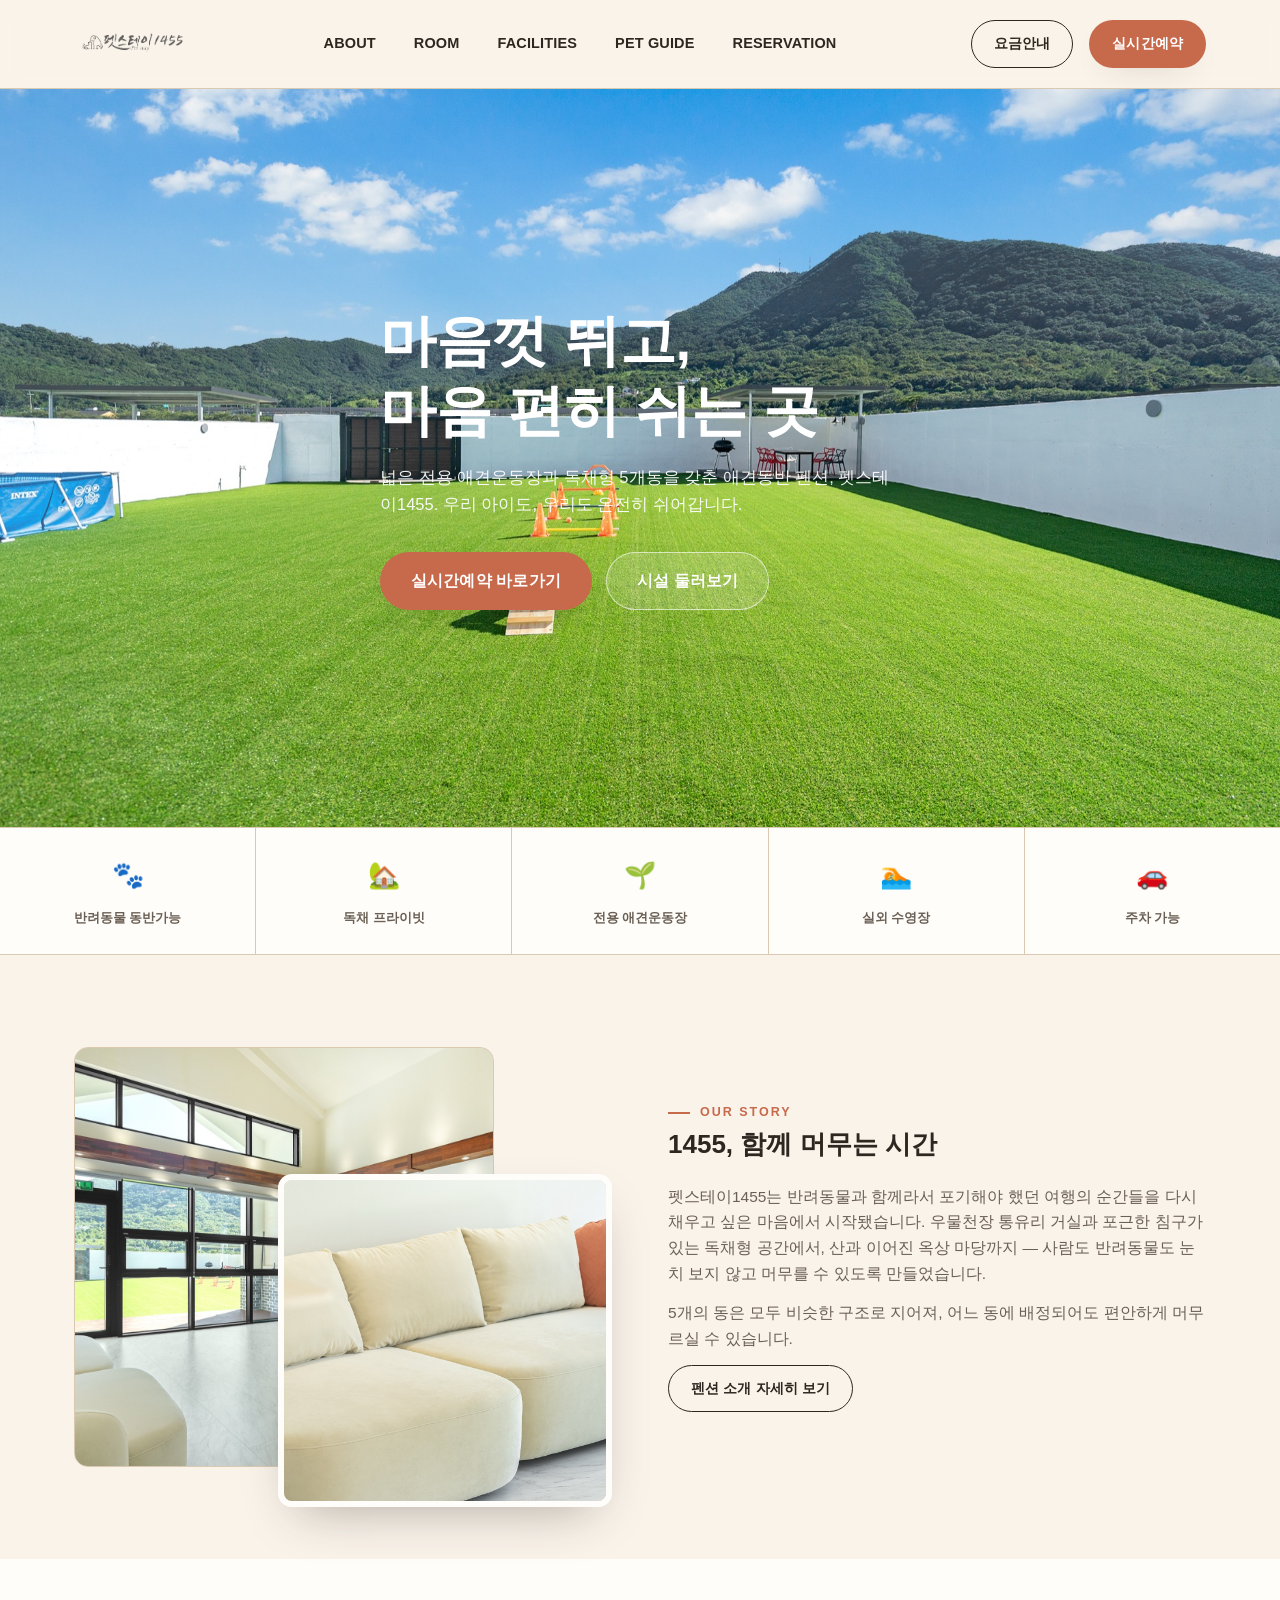
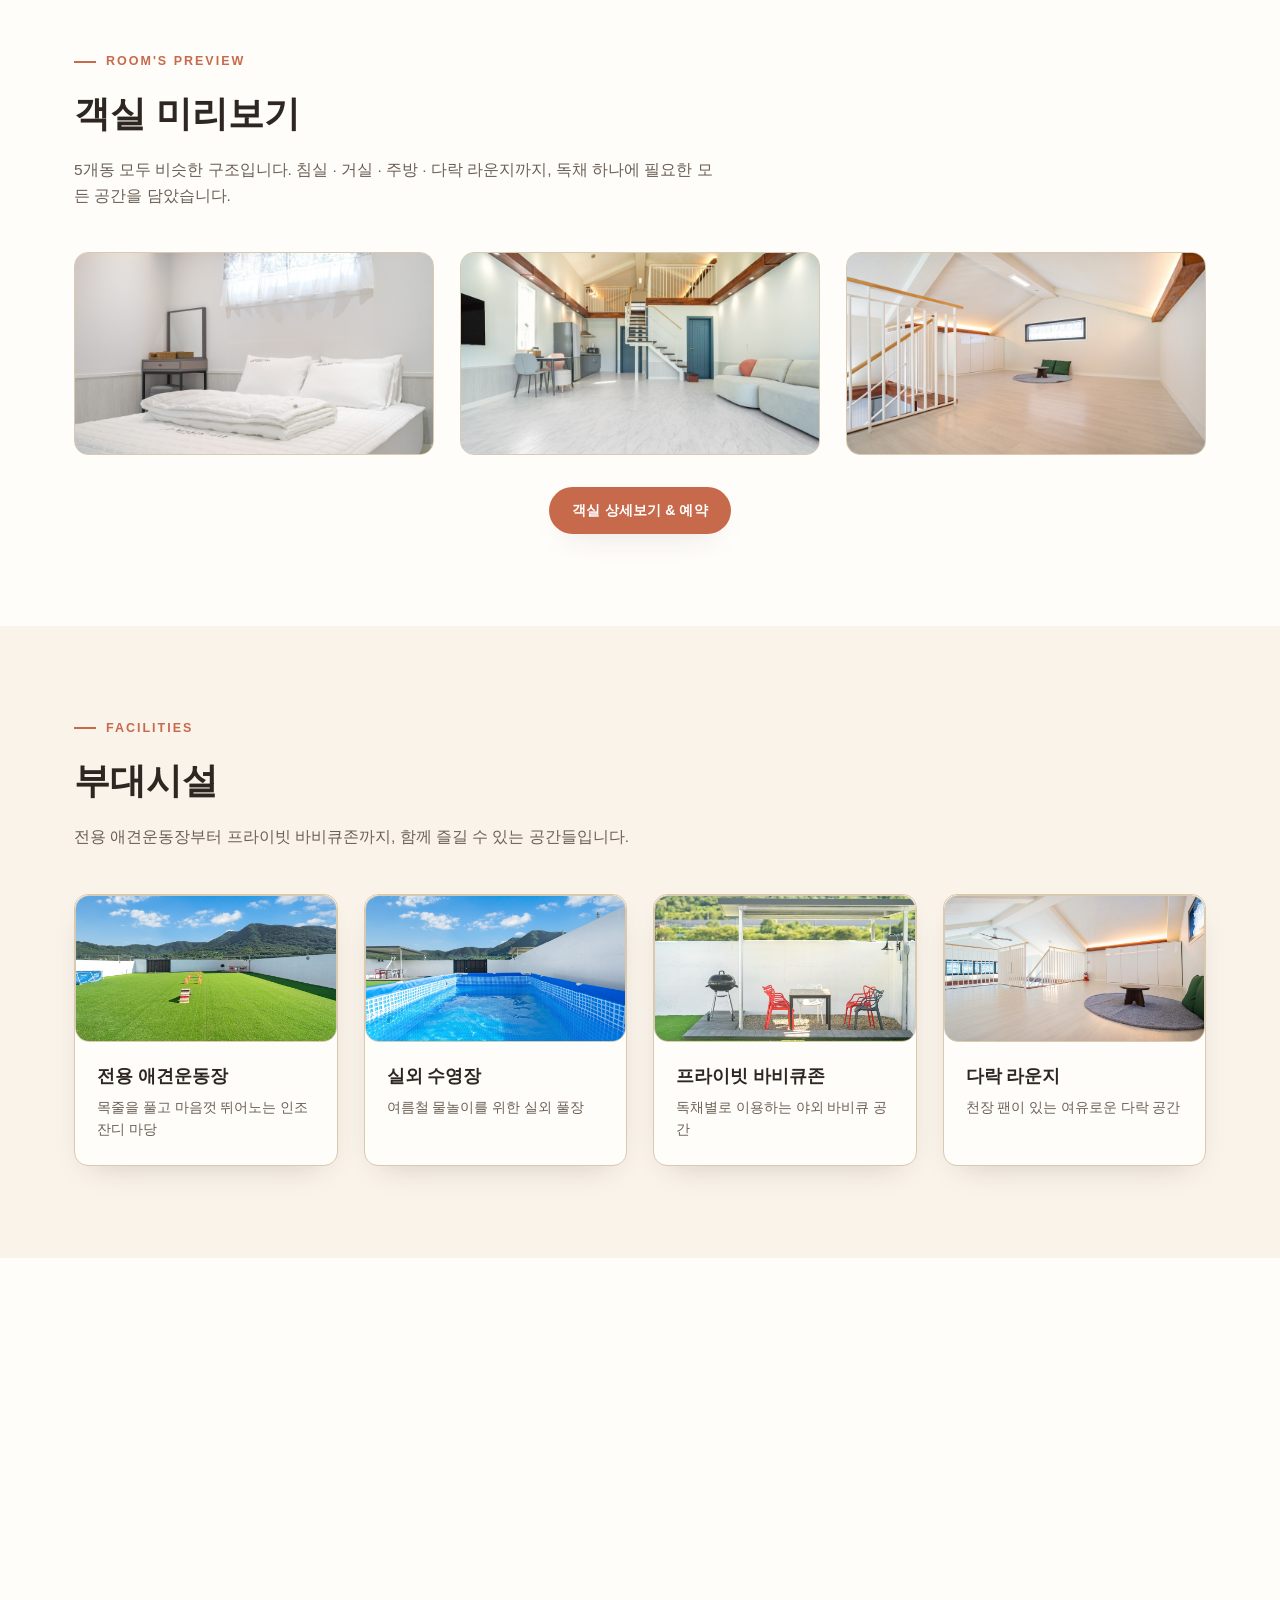
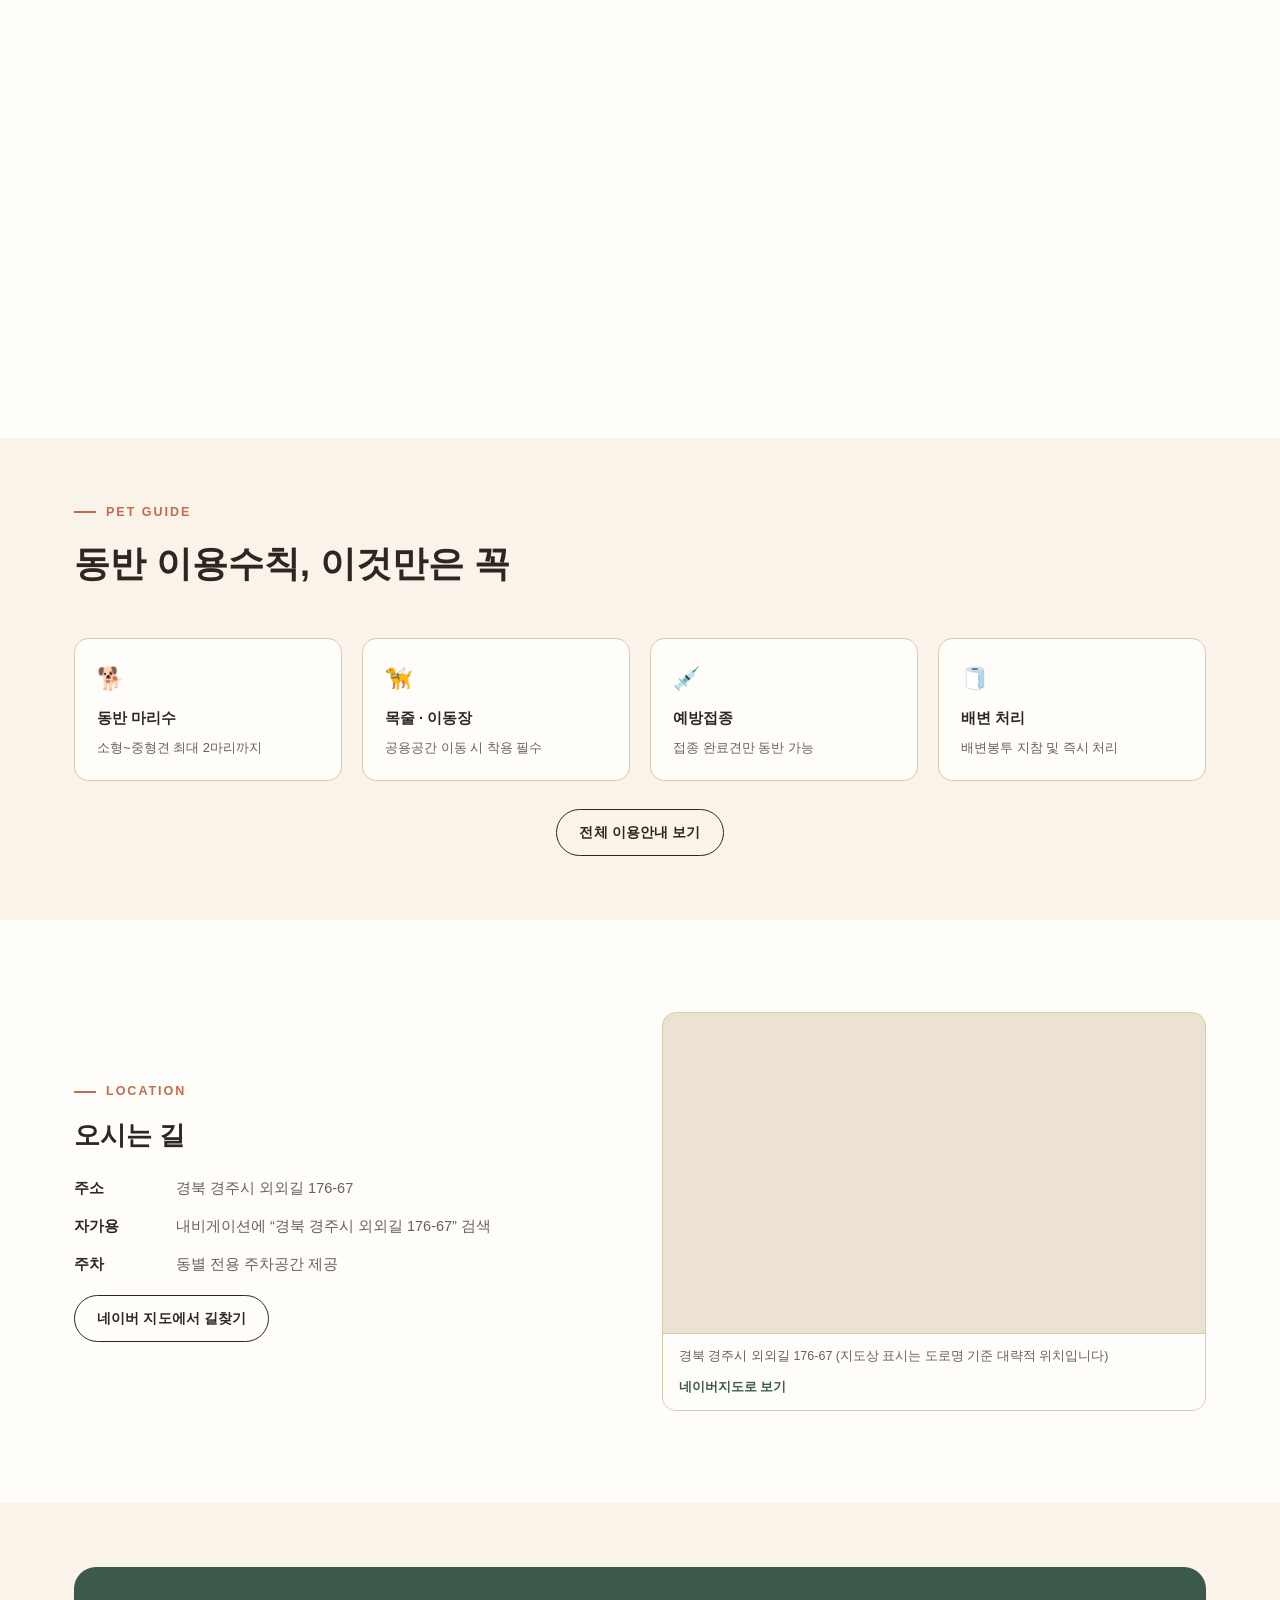
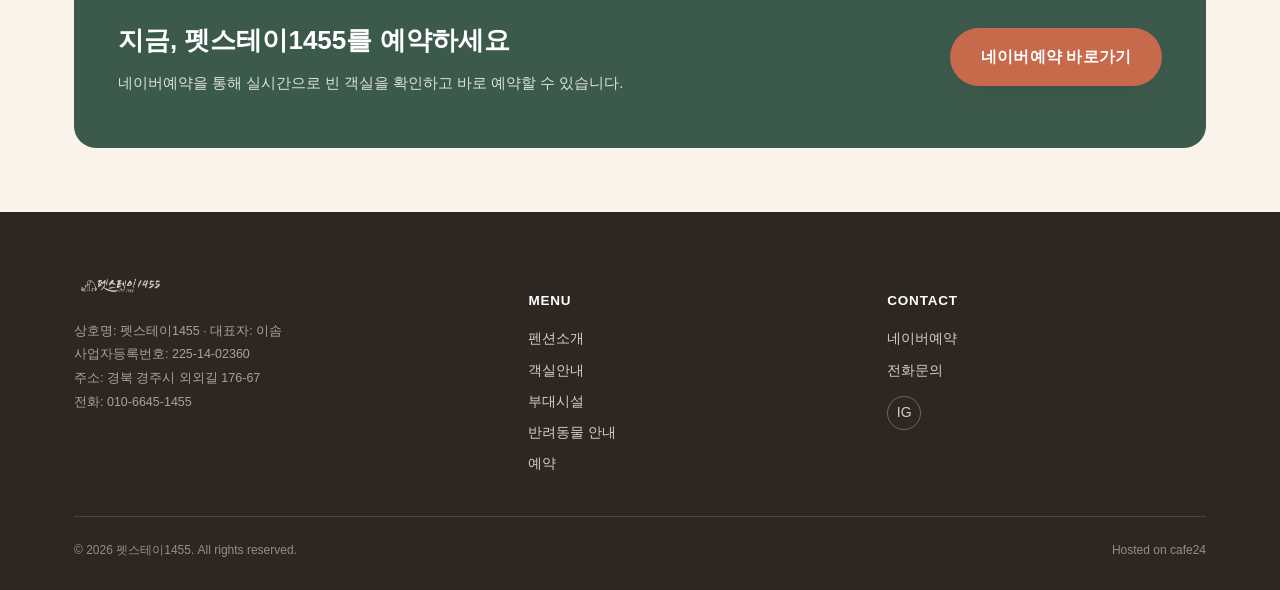
==== index.html @ a3e55da9 "Comment out REVIEWS nav/footer links for now Instagram widget isn't connected yet, so hide the entry" ====
<!DOCTYPE html>
<html lang="ko">
<head>
<meta charset="UTF-8">
<meta name="viewport" content="width=device-width, initial-scale=1.0">
<title>펫스테이1455 | 애견동반 독채펜션</title>
<meta name="description" content="반려동물과 함께 마음껏 뛰고 쉬는 애견동반 독채펜션, 펫스테이1455. 전용 애견운동장·실외수영장·프라이빗 바비큐를 갖춘 5개동 독채형 펜션입니다.">
<link rel="icon" href="images/logo.png">
<link rel="stylesheet" href="css/style.css">
</head>
<body>

<header class="site-header">
  <div class="wrap">
    <a href="index.html" class="brand">
      <img src="images/logo.png" alt="펫스테이1455">
    </a>
    <nav class="gnb" id="gnb">
      <a href="about.html">ABOUT</a>
      <a href="rooms.html">ROOM</a>
      <a href="facilities.html">FACILITIES</a>
      <a href="pet-guide.html">PET GUIDE</a>
      <a href="reservation.html">RESERVATION</a>
      <!-- <a href="reviews.html">REVIEWS</a> -->
    </nav>
    <div class="header-cta">
      <a class="btn btn-outline" href="reservation.html">요금안내</a>
      <a class="btn btn-primary" href="https://booking.naver.com/booking/3/bizes/1223844" target="_blank" rel="noopener">실시간예약</a>
      <button class="nav-toggle" id="navToggle" aria-label="메뉴 열기" aria-expanded="false"><span></span></button>
    </div>
  </div>
</header>

<main>

  <!-- 1. HERO -->
  <section class="hero has-photo" style="background-image:url('images/facility-yard-wide.jpg');">
    <div class="wrap hero-inner">
      <h1>마음껏 뛰고,<br>마음 편히 쉬는 곳</h1>
      <p class="tagline">넓은 전용 애견운동장과 독채형 5개동을 갖춘 애견동반 펜션, 펫스테이1455. 우리 아이도, 우리도 온전히 쉬어갑니다.</p>
      <div class="hero-actions">
        <a class="btn btn-primary btn-lg" href="https://booking.naver.com/booking/3/bizes/1223844" target="_blank" rel="noopener">실시간예약 바로가기</a>
        <a class="btn btn-ghost-light btn-lg" href="facilities.html">시설 둘러보기</a>
      </div>
    </div>
  </section>

  <!-- 2. 퀵 아이콘 -->
  <div class="quick-strip">
    <div class="quick-item"><span class="ic">🐾</span><span>반려동물 동반가능</span></div>
    <div class="quick-item"><span class="ic">🏡</span><span>독채 프라이빗</span></div>
    <div class="quick-item"><span class="ic">🌱</span><span>전용 애견운동장</span></div>
    <div class="quick-item"><span class="ic">🏊</span><span>실외 수영장</span></div>
    <div class="quick-item"><span class="ic">🚗</span><span>주차 가능</span></div>
  </div>

  <!-- 3. 인트로 스토리 -->
  <section class="section">
    <div class="wrap intro-grid">
      <div class="intro-photos" data-reveal>
        <div class="ph tall">
          <img src="images/room-living-1.jpg" alt="거실 전경" onerror="this.style.display='none'">
        </div>
        <div class="ph square">
          <img src="images/room-sofa.jpg" alt="소파 디테일" onerror="this.style.display='none'">
        </div>
      </div>
      <div class="intro-text" data-reveal>
        <div class="eyebrow">Our Story</div>
        <h3>1455, 함께 머무는 시간</h3>
        <p>펫스테이1455는 반려동물과 함께라서 포기해야 했던 여행의 순간들을 다시 채우고 싶은 마음에서 시작됐습니다. 우물천장 통유리 거실과 포근한 침구가 있는 독채형 공간에서, 산과 이어진 옥상 마당까지 — 사람도 반려동물도 눈치 보지 않고 머무를 수 있도록 만들었습니다.</p>
        <p>5개의 동은 모두 비슷한 구조로 지어져, 어느 동에 배정되어도 편안하게 머무르실 수 있습니다.</p>
        <a class="btn btn-outline" href="about.html">펜션 소개 자세히 보기</a>
      </div>
    </div>
  </section>

  <!-- 4. Room's Preview -->
  <section class="section bg-paper">
    <div class="wrap">
      <div class="section-head" data-reveal>
        <div class="eyebrow">Room's Preview</div>
        <h2>객실 미리보기</h2>
        <p>5개동 모두 비슷한 구조입니다. 침실 · 거실 · 주방 · 다락 라운지까지, 독채 하나에 필요한 모든 공간을 담았습니다.</p>
      </div>
      <div class="card-grid cols-3" data-reveal>
        <div class="ph wide">
          <img src="images/room-bedroom.jpg" alt="침실" onerror="this.style.display='none'">
        </div>
        <div class="ph wide">
          <img src="images/room-living-2.jpg" alt="거실 및 계단" onerror="this.style.display='none'">
        </div>
        <div class="ph wide">
          <img src="images/room-loft.jpg" alt="다락 라운지" onerror="this.style.display='none'">
        </div>
      </div>
      <div class="text-center" style="margin-top:32px;">
        <a class="btn btn-primary" href="rooms.html">객실 상세보기 &amp; 예약</a>
      </div>
    </div>
  </section>

  <!-- 5. 부대시설 -->
  <section class="section">
    <div class="wrap">
      <div class="section-head" data-reveal>
        <div class="eyebrow">Facilities</div>
        <h2>부대시설</h2>
        <p>전용 애견운동장부터 프라이빗 바비큐존까지, 함께 즐길 수 있는 공간들입니다.</p>
      </div>
      <div class="card-grid cols-4" data-reveal>
        <div class="fac-card">
          <div class="ph wide"><img src="images/facility-yard-wide.jpg" alt="전용 애견운동장" onerror="this.style.display='none'"></div>
          <div class="body"><h3>전용 애견운동장</h3><p>목줄을 풀고 마음껏 뛰어노는 인조잔디 마당</p></div>
        </div>
        <div class="fac-card">
          <div class="ph wide"><img src="images/facility-pool.jpg" alt="실외 수영장" onerror="this.style.display='none'"></div>
          <div class="body"><h3>실외 수영장</h3><p>여름철 물놀이를 위한 실외 풀장</p></div>
        </div>
        <div class="fac-card">
          <div class="ph wide"><img src="images/facility-bbq.jpg" alt="프라이빗 바비큐" onerror="this.style.display='none'"></div>
          <div class="body"><h3>프라이빗 바비큐존</h3><p>독채별로 이용하는 야외 바비큐 공간</p></div>
        </div>
        <div class="fac-card">
          <div class="ph wide"><img src="images/room-loft-2.jpg" alt="다락 라운지" onerror="this.style.display='none'"></div>
          <div class="body"><h3>다락 라운지</h3><p>천장 팬이 있는 여유로운 다락 공간</p></div>
        </div>
      </div>
    </div>
  </section>

  <!-- 6. 반려동물 갤러리 -->
  <section class="section bg-paper">
    <div class="wrap">
      <div class="section-head center" data-reveal style="max-width:640px;">
        <div class="eyebrow">Pet Gallery</div>
        <h2>여기서는, 마음껏</h2>
        <p>목줄을 풀고 넓은 마당을 뛰어다니는 순간들. 펫스테이1455에서만 볼 수 있는 풍경입니다.</p>
      </div>
      <div class="pet-gallery" data-reveal>
        <div class="ph tall"><img src="images/pet-gallery-3.jpg" alt="함께 있는 두 마리 강아지" onerror="this.style.display='none'"></div>
        <div class="ph wide"><img src="images/pet-gallery-1.jpg" alt="마당을 뛰는 강아지" onerror="this.style.display='none'"></div>
        <div class="ph wide"><img src="images/pet-gallery-2.jpg" alt="마당을 걷는 강아지" onerror="this.style.display='none'"></div>
      </div>
    </div>
  </section>

  <!-- 7. 동반 이용수칙 요약 -->
  <section class="section-tight">
    <div class="wrap">
      <div class="section-head" data-reveal>
        <div class="eyebrow">Pet Guide</div>
        <h2>동반 이용수칙, 이것만은 꼭</h2>
      </div>
      <div class="guide-strip" data-reveal>
        <div class="guide-item"><span class="ic">🐕</span><h4>동반 마리수</h4><p>소형~중형견 최대 2마리까지</p></div>
        <div class="guide-item"><span class="ic">🦮</span><h4>목줄 · 이동장</h4><p>공용공간 이동 시 착용 필수</p></div>
        <div class="guide-item"><span class="ic">💉</span><h4>예방접종</h4><p>접종 완료견만 동반 가능</p></div>
        <div class="guide-item"><span class="ic">🧻</span><h4>배변 처리</h4><p>배변봉투 지참 및 즉시 처리</p></div>
      </div>
      <div class="text-center" style="margin-top:28px;">
        <a class="btn btn-outline" href="pet-guide.html">전체 이용안내 보기</a>
      </div>
    </div>
  </section>

  <!-- 8. 오시는 길 -->
  <section class="section bg-paper">
    <div class="wrap location-grid">
      <div data-reveal>
        <div class="eyebrow">Location</div>
        <h2 style="font-size:26px; margin:12px 0 20px;">오시는 길</h2>
        <ul class="info-list">
          <li><b>주소</b><span>경북 경주시 외외길 176-67</span></li>
          <li><b>자가용</b><span>내비게이션에 &ldquo;경북 경주시 외외길 176-67&rdquo; 검색</span></li>
          <li><b>주차</b><span>동별 전용 주차공간 제공</span></li>
        </ul>
        <a class="btn btn-outline" style="margin-top:18px;" href="https://map.naver.com/p/search/%EA%B2%BD%EB%B6%81%20%EA%B2%BD%EC%A3%BC%EC%8B%9C%20%EC%99%B8%EC%99%B8%EA%B8%B8%20176-67" target="_blank" rel="noopener">네이버 지도에서 길찾기</a>
      </div>
      <div class="map-embed" data-reveal>
        <iframe src="https://www.openstreetmap.org/export/embed.html?bbox=129.167342%2C35.815226%2C129.179342%2C35.823226&amp;layer=mapnik&amp;marker=35.8192258%2C129.1733416" loading="lazy" referrerpolicy="no-referrer-when-downgrade" title="펫스테이1455 위치 지도"></iframe>
        <div class="map-embed-foot">
          <span>경북 경주시 외외길 176-67 (지도상 표시는 도로명 기준 대략적 위치입니다)</span>
          <a href="https://map.naver.com/p/search/%EA%B2%BD%EB%B6%81%20%EA%B2%BD%EC%A3%BC%EC%8B%9C%20%EC%99%B8%EC%99%B8%EA%B8%B8%20176-67" target="_blank" rel="noopener">네이버지도로 보기</a>
        </div>
      </div>
    </div>
  </section>

  <!-- 9. 예약 CTA -->
  <section class="section-tight">
    <div class="wrap">
      <div class="cta-band" data-reveal>
        <div>
          <h3>지금, 펫스테이1455를 예약하세요</h3>
          <p>네이버예약을 통해 실시간으로 빈 객실을 확인하고 바로 예약할 수 있습니다.</p>
        </div>
        <a class="btn btn-primary btn-lg" href="https://booking.naver.com/booking/3/bizes/1223844" target="_blank" rel="noopener">네이버예약 바로가기</a>
      </div>
    </div>
  </section>

</main>

<footer class="site-footer">
  <div class="wrap">
    <div class="footer-grid">
      <div class="footer-brand">
        <img src="images/logo-white.png" alt="펫스테이1455">
        <p class="footer-biz">
          상호명: 펫스테이1455 &middot; 대표자: 이솜<br>
          사업자등록번호: 225-14-02360<br>
          주소: 경북 경주시 외외길 176-67<br>
          전화: 010-6645-1455
        </p>
      </div>
      <div>
        <h5>MENU</h5>
        <ul>
          <li><a href="about.html">펜션소개</a></li>
          <li><a href="rooms.html">객실안내</a></li>
          <li><a href="facilities.html">부대시설</a></li>
          <li><a href="pet-guide.html">반려동물 안내</a></li>
          <li><a href="reservation.html">예약</a></li>
          <!-- <li><a href="reviews.html">이용후기</a></li> -->
        </ul>
      </div>
      <div>
        <h5>CONTACT</h5>
        <ul>
          <li><a href="https://booking.naver.com/booking/3/bizes/1223844" target="_blank" rel="noopener">네이버예약</a></li>
          <li><a href="tel:010-6645-1455">전화문의</a></li>
        </ul>
        <div class="sns-row" style="margin-top:14px;">
          <a href="#" aria-label="인스타그램">IG</a>
        </div>
      </div>
    </div>
    <div class="footer-bottom">
      <span>&copy; 2026 펫스테이1455. All rights reserved.</span>
      <span>Hosted on cafe24</span>
    </div>
  </div>
</footer>

<script src="js/main.js"></script>
</body>
</html>
---- css/style.css ----
/* =========================================================
   팻스테이1455 — 공통 스타일시트
   ========================================================= */

:root{
  --cream:#faf3ea;
  --paper:#fffdfa;
  --ink:#2e2721;
  --ink-soft:#6b6055;
  --terracotta:#c76a4c;
  --terracotta-dark:#a8533a;
  --terracotta-soft:#efd3c4;
  --pine:#3c5a4c;
  --pine-dark:#2b4238;
  --sky:#5c86a6;
  --stone:#ece2d2;
  --stone-line:#d8c9b0;
  --stone-line-strong:#b9a887;
  --shadow-soft: 0 12px 32px -18px rgba(46,39,33,0.28);
  --shadow-strong: 0 20px 48px -20px rgba(46,39,33,0.38);
  --radius-s: 8px;
  --radius-m: 14px;
  --radius-l: 22px;
  --sans: "Pretendard", -apple-system, BlinkMacSystemFont, "Apple SD Gothic Neo", "Malgun Gothic", "Noto Sans KR", sans-serif;
}

*, *::before, *::after{ box-sizing: border-box; }
html{ scroll-behavior: smooth; }
body{
  margin:0;
  background: var(--cream);
  color: var(--ink);
  font-family: var(--sans);
  line-height: 1.65;
  -webkit-font-smoothing: antialiased;
}
img{ max-width:100%; display:block; }
a{ color:inherit; text-decoration:none; }
ul{ margin:0; padding:0; list-style:none; }
h1,h2,h3,h4{ margin:0; text-wrap:balance; }
button{ font-family:inherit; }

.wrap{
  max-width: 1180px;
  margin: 0 auto;
  padding: 0 24px;
}

/* ---------- Header / GNB ---------- */
.site-header{
  position: sticky;
  top:0;
  z-index: 100;
  background: rgba(250,243,234,0.92);
  backdrop-filter: blur(8px);
  border-bottom: 1px solid var(--stone-line);
}
.site-header .wrap{
  display:flex;
  align-items:center;
  justify-content: space-between;
  height: 88px;
}
.brand{ display:flex; align-items:center; gap:10px; }
.brand img{ height: 48px; width:auto; }

.gnb{ display:flex; align-items:center; gap:34px; }
.gnb a{
  font-size: 14.5px;
  font-weight: 600;
  letter-spacing: 0.01em;
  color: var(--ink);
  position:relative;
  padding: 6px 2px;
}
.gnb a::after{
  content:"";
  position:absolute;
  left:0; right:0; bottom:0;
  height:2px;
  background: var(--terracotta);
  transform: scaleX(0);
  transform-origin: left;
  transition: transform .2s ease;
}
.gnb a:hover::after, .gnb a[aria-current="page"]::after{ transform: scaleX(1); }
.gnb a[aria-current="page"]{ color: var(--terracotta-dark); }

.header-cta{
  display:flex;
  align-items:center;
  gap:16px;
}
.btn{
  display:inline-flex;
  align-items:center;
  justify-content:center;
  gap:8px;
  padding: 11px 22px;
  border-radius: 100px;
  font-size: 14px;
  font-weight: 700;
  letter-spacing: 0.01em;
  border: 1px solid transparent;
  cursor:pointer;
  transition: transform .15s ease, box-shadow .15s ease, background .15s ease;
}
.btn:hover{ transform: translateY(-1px); }
.btn-primary{ background: var(--terracotta); color:#fff; box-shadow: var(--shadow-soft); }
.btn-primary:hover{ background: var(--terracotta-dark); }
.btn-outline{ background: transparent; border-color: var(--ink); color: var(--ink); }
.btn-outline:hover{ background: var(--ink); color: var(--cream); }
.btn-ghost-light{ background: rgba(255,255,255,0.14); border-color: rgba(255,255,255,0.6); color:#fff; }
.btn-ghost-light:hover{ background: rgba(255,255,255,0.26); }
.btn-block{ width:100%; }
.btn-lg{ padding:15px 30px; font-size:15.5px; }

.nav-toggle{
  display:none;
  width:40px; height:40px;
  border:1px solid var(--stone-line-strong);
  border-radius:10px;
  background: var(--paper);
  align-items:center; justify-content:center;
  cursor:pointer;
}
.nav-toggle span, .nav-toggle span::before, .nav-toggle span::after{
  content:""; display:block; width:18px; height:2px; background: var(--ink); position:relative; transition:.2s;
}
.nav-toggle span::before{ position:absolute; top:-6px; }
.nav-toggle span::after{ position:absolute; top:6px; }

/* ---------- Mobile nav ---------- */
@media (max-width: 880px){
  .gnb{
    position:fixed;
    top: 88px; left:0; right:0;
    background: var(--cream);
    flex-direction:column;
    align-items:flex-start;
    padding: 26px 24px 32px;
    gap: 20px;
    max-height: calc(100dvh - 88px);
    overflow-y: auto;
    box-shadow: var(--shadow-soft);
    border-bottom: 1px solid var(--stone-line);
    opacity: 0;
    visibility: hidden;
    transform: translateY(-10px);
    transition: transform .2s ease, opacity .2s ease, visibility .2s;
  }
  .gnb.open{ opacity:1; visibility:visible; transform: translateY(0); }
  .gnb a{ font-size: 17px; }
  .header-cta .btn-outline{ display:none; }
  .nav-toggle{ display:flex; }
}

/* ---------- Eyebrow / section headers ---------- */
.eyebrow{
  font-size: 12.5px;
  letter-spacing: 0.16em;
  text-transform: uppercase;
  color: var(--terracotta);
  font-weight: 700;
  display:flex; align-items:center; gap:10px;
}
.eyebrow::before{ content:""; width:22px; height:2px; background: var(--terracotta); display:inline-block; }

.section{ padding: 92px 0; }
.section-tight{ padding: 64px 0; }
.section-head{ max-width: 640px; margin-bottom: 44px; }
.section-head h2{
  font-size: clamp(26px, 3vw, 36px);
  margin-top: 12px;
  font-weight: 800;
}
.section-head p{ color: var(--ink-soft); margin-top: 14px; font-size: 15.5px; }
.section-head.center{ margin-left:auto; margin-right:auto; text-align:center; }
.section-head.center .eyebrow{ justify-content:center; }
.section-head.center .eyebrow::before{ display:none; }

.bg-paper{ background: var(--paper); }
.bg-pine{ background: var(--pine); color: #f3ede2; }
.bg-pine .eyebrow{ color: var(--terracotta-soft); }
.bg-pine .eyebrow::before{ background: var(--terracotta-soft); }
.bg-pine .section-head p{ color: rgba(243,237,226,0.78); }

/* ---------- Placeholder photo blocks ----------
   실제 JPG가 images/ 폴더에 들어오면 자동으로 그 사진이 노출되고,
   아직 없을 때는 대체 라벨이 있는 플레이스홀더로 보입니다. */
.ph{
  position:relative;
  border-radius: var(--radius-m);
  overflow:hidden;
  background:
    repeating-linear-gradient(135deg, var(--stone) 0 10px, #e2d5bf 10px 20px);
  border: 1px solid var(--stone-line);
  display:flex; align-items:flex-end;
  min-height: 220px;
}
.ph img{
  position:absolute; inset:0;
  width:100%; height:100%; object-fit:cover;
}
.ph.tall{ min-height: 420px; }
.ph.short{ min-height: 160px; }
.ph.square{ aspect-ratio: 1/1; min-height:0; }
.ph.wide{ aspect-ratio: 16/9; min-height:0; }

/* ---------- Hero ---------- */
.hero{
  position:relative;
  min-height: 82vh;
  display:flex;
  align-items:center;
  color:#fff;
  background: linear-gradient(180deg, rgba(30,25,20,0.35), rgba(30,25,20,0.6)),
    repeating-linear-gradient(135deg, #4a5c4f 0 24px, #3c4d42 24px 48px);
}
.hero.has-photo{ background-size: cover; background-position: center; }
.hero-inner{ position:relative; z-index:1; }
.hero h1{
  font-size: clamp(32px, 5vw, 56px);
  font-weight: 800;
  line-height:1.25;
  text-wrap: balance;
}
.hero .tagline{
  margin-top: 18px;
  font-size: 16.5px;
  max-width: 520px;
  opacity: 0.92;
}
.hero-actions{ margin-top: 34px; display:flex; gap:14px; flex-wrap:wrap; }

/* ---------- Quick icon strip ---------- */
.quick-strip{
  display:grid;
  grid-template-columns: repeat(5, 1fr);
  gap: 1px;
  background: var(--stone-line);
  border-top:1px solid var(--stone-line);
  border-bottom:1px solid var(--stone-line);
}
.quick-item{
  background: var(--paper);
  padding: 26px 14px;
  text-align:center;
  display:flex; flex-direction:column; align-items:center; gap:10px;
}
.quick-item .ic{ font-size: 26px; }
.quick-item span{ font-size: 13px; font-weight:600; color: var(--ink-soft); }
@media (max-width: 760px){
  .quick-strip{ grid-template-columns: repeat(2, 1fr); }
}

/* ---------- Intro (2-column story) ---------- */
.intro-grid{
  display:grid;
  grid-template-columns: 1fr 1fr;
  gap: 56px;
  align-items:center;
}
.intro-photos{ position:relative; }
.intro-photos .ph:first-child{ width: 78%; }
.intro-photos .ph:last-child{
  width: 62%; position:absolute; right:0; bottom:-40px;
  box-shadow: var(--shadow-strong); border: 6px solid var(--paper);
}
.intro-text h3{ font-size: 26px; margin-bottom: 18px; }
.intro-text p{ color: var(--ink-soft); font-size: 15.5px; margin: 0 0 14px; }
@media (max-width: 880px){
  .intro-grid{ grid-template-columns: 1fr; }
  .intro-photos{ margin-bottom: 60px; }
}

/* ---------- Cards / grids ---------- */
.card-grid{ display:grid; gap: 26px; }
.cols-2{ grid-template-columns: repeat(2, 1fr); }
.cols-3{ grid-template-columns: repeat(3, 1fr); }
.cols-4{ grid-template-columns: repeat(4, 1fr); }
.cols-5{ grid-template-columns: repeat(5, 1fr); }
@media (max-width: 980px){
  .cols-3, .cols-4, .cols-5{ grid-template-columns: repeat(2, 1fr); }
}
@media (max-width: 600px){
  .cols-2, .cols-3, .cols-4, .cols-5{ grid-template-columns: 1fr; }
}

.fac-card{
  background: var(--paper);
  border: 1px solid var(--stone-line);
  border-radius: var(--radius-m);
  overflow:hidden;
  box-shadow: var(--shadow-soft);
  transition: transform .2s ease;
}
.fac-card:hover{ transform: translateY(-4px); }
.fac-card .body{ padding: 20px 22px 24px; }
.fac-card h3{ font-size: 17.5px; margin-bottom: 6px; }
.fac-card p{ font-size: 13.5px; color: var(--ink-soft); margin:0; }

/* ---------- Pet gallery ---------- */
.pet-gallery{ display:grid; grid-template-columns: 1.3fr 1fr 1fr; gap: 14px; }
.pet-gallery .ph:first-child{ grid-row: span 2; }
@media (max-width: 760px){
  .pet-gallery{ grid-template-columns: 1fr 1fr; }
  .pet-gallery .ph:first-child{ grid-column: span 2; grid-row: auto; }
}

/* ---------- Guide strip ---------- */
.guide-strip{
  display:grid;
  grid-template-columns: repeat(4, 1fr);
  gap: 20px;
}
.guide-item{
  background: var(--paper);
  border: 1px solid var(--stone-line);
  border-radius: var(--radius-m);
  padding: 22px;
}
.guide-item .ic{ font-size:22px; margin-bottom:10px; display:block; }
.guide-item h4{ font-size: 14.5px; margin-bottom:6px; }
.guide-item p{ font-size: 13px; color: var(--ink-soft); margin:0; }
@media (max-width: 880px){ .guide-strip{ grid-template-columns: repeat(2,1fr); } }


/* ---------- Location / Map embed ---------- */
.map-embed{
  border: 1px solid var(--stone-line);
  border-radius: var(--radius-m);
  overflow: hidden;
  background: var(--stone);
}
.map-embed iframe{
  width: 100%;
  height: 320px;
  border: 0;
  display: block;
}
.map-embed-foot{
  display:flex;
  align-items:center;
  justify-content:space-between;
  gap: 10px;
  flex-wrap: wrap;
  padding: 12px 16px;
  font-size: 12.5px;
  color: var(--ink-soft);
  background: var(--paper);
  border-top: 1px solid var(--stone-line);
}
.map-embed-foot a{ color: var(--pine); font-weight:700; white-space:nowrap; }
.location-grid{ display:grid; grid-template-columns: 1fr 1fr; gap: 44px; align-items:center; }
@media (max-width: 880px){ .location-grid{ grid-template-columns:1fr; } }
.info-list{ display:flex; flex-direction:column; gap:14px; }
.info-list li{ display:flex; gap:14px; font-size:14.5px; }
.info-list li b{ min-width: 88px; color: var(--ink); }
.info-list li span{ color: var(--ink-soft); }

/* ---------- CTA band ---------- */
.cta-band{
  background: var(--pine);
  color: #fff;
  border-radius: var(--radius-l);
  padding: 52px 44px;
  display:flex; align-items:center; justify-content:space-between; gap: 30px;
  flex-wrap:wrap;
}
.cta-band h3{ font-size: 26px; margin-bottom:10px; }
.cta-band p{ opacity:.82; margin:0; font-size:14.5px; }

/* ---------- Footer ---------- */
.site-footer{ background: var(--ink); color: rgba(250,243,234,0.82); padding: 56px 0 30px; }
.footer-grid{ display:grid; grid-template-columns: 1.3fr 1fr 1fr; gap: 40px; }
@media (max-width:880px){ .footer-grid{ grid-template-columns:1fr; } }
.footer-grid h5{ color:#fff; font-size:13.5px; letter-spacing:.06em; text-transform:uppercase; margin-bottom:16px; }
.footer-brand img{ height:38px; margin-bottom:14px; }
.footer-grid ul{ display:flex; flex-direction:column; gap:9px; font-size:13.5px; }
.footer-grid ul a:hover{ color:#fff; }
.footer-biz{ font-size:12.5px; line-height:1.9; color: rgba(250,243,234,0.6); }
.footer-bottom{
  margin-top: 40px; padding-top: 24px;
  border-top: 1px solid rgba(250,243,234,0.14);
  display:flex; justify-content:space-between; flex-wrap:wrap; gap:10px;
  font-size: 12px; color: rgba(250,243,234,0.5);
}
.sns-row{ display:flex; gap:12px; }
.sns-row a{
  width:34px; height:34px; border-radius:50%;
  border:1px solid rgba(250,243,234,0.3);
  display:flex; align-items:center; justify-content:center;
  font-size:14px;
}

/* ---------- Instagram widget slot ---------- */
.widget-slot{
  border: 1px dashed var(--stone-line-strong);
  border-radius: var(--radius-m);
  background: var(--stone);
  padding: 64px 24px;
  text-align: center;
  color: var(--ink-soft);
}
.widget-slot .icon{ font-size:34px; display:block; margin-bottom:14px; }
.widget-slot b{ color: var(--ink); }
.widget-slot .steps{
  margin: 20px auto 0;
  max-width: 440px;
  text-align: left;
  font-size: 12.5px;
  display:flex;
  flex-direction:column;
  gap: 7px;
}
.widget-slot .steps li{ display:flex; gap:8px; }
.widget-slot .steps b{ font-family:var(--sans, inherit); }
.insta-embed-wrap{ min-height: 1px; }

/* ---------- Page hero (sub pages) ---------- */
.page-hero{
  padding: 70px 0 46px;
  border-bottom: 1px solid var(--stone-line);
}
.page-hero .eyebrow{ justify-content:flex-start; }
.page-hero h1{ font-size: clamp(28px,4vw,42px); margin-top:14px; }
.page-hero p{ color: var(--ink-soft); margin-top:14px; max-width: 560px; font-size:15px; }
.breadcrumb{ font-size:12.5px; color: var(--ink-soft); margin-bottom: 6px; }
.breadcrumb a{ color: var(--pine); font-weight:600; }

/* ---------- Utility ---------- */
.stack{ display:flex; flex-direction:column; gap:14px; }
.mt-0{ margin-top:0; }
.text-center{ text-align:center; }
.divider{ height:1px; background: var(--stone-line); margin: 0; }
.note-box{
  background: var(--stone);
  border: 1px solid var(--stone-line);
  border-radius: var(--radius-m);
  padding: 22px 24px;
  font-size: 13.5px;
  color: var(--ink-soft);
}
.note-box b{ color: var(--ink); }
.table-simple{ width:100%; border-collapse: collapse; }
.table-simple th, .table-simple td{
  padding: 14px 16px; text-align:left; font-size:14px;
  border-bottom: 1px solid var(--stone-line);
}
.table-simple th{ color: var(--ink-soft); font-weight:600; font-size:13px; }
.table-wrap{ overflow-x:auto; background: var(--paper); border:1px solid var(--stone-line); border-radius: var(--radius-m); }

[data-reveal]{ opacity:0; transform: translateY(18px); transition: opacity .6s ease, transform .6s ease; }
[data-reveal].in{ opacity:1; transform:none; }
@media (prefers-reduced-motion: reduce){
  [data-reveal]{ opacity:1; transform:none; transition:none; }
  html{ scroll-behavior:auto; }
}
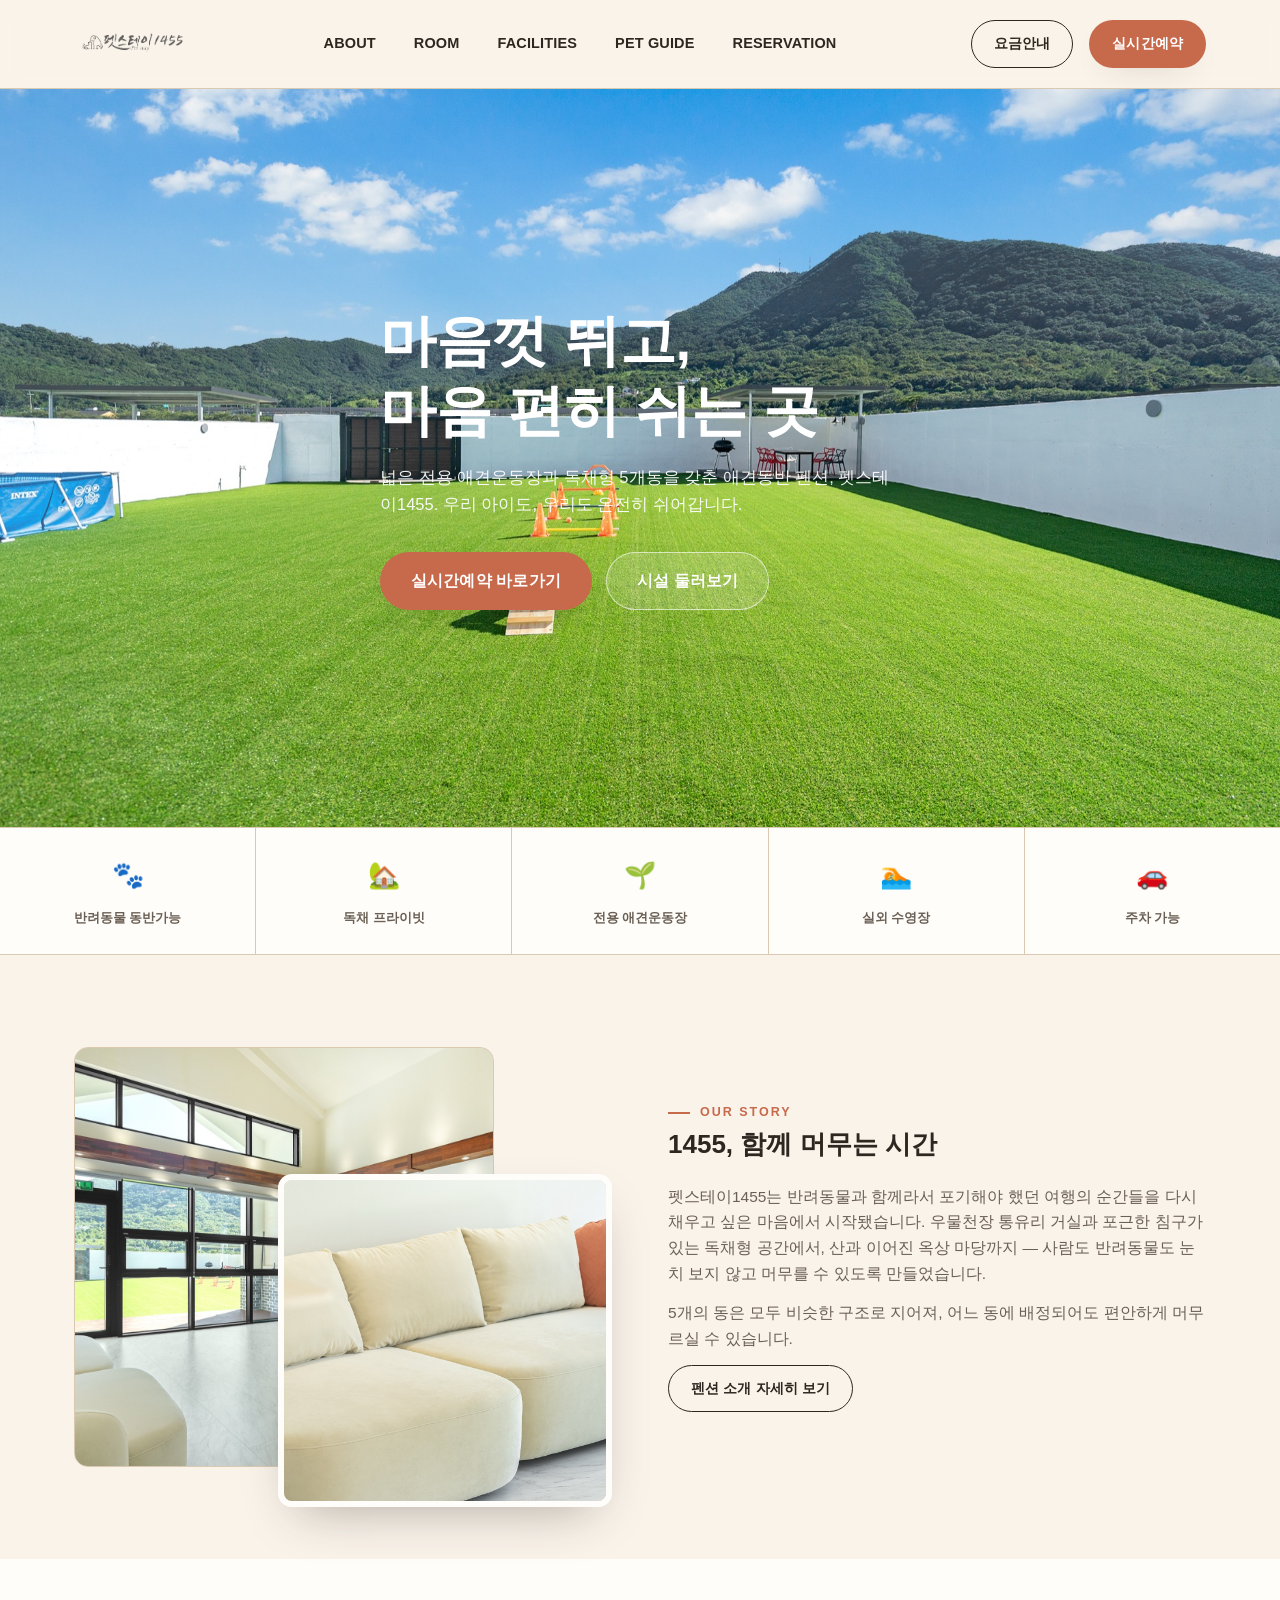
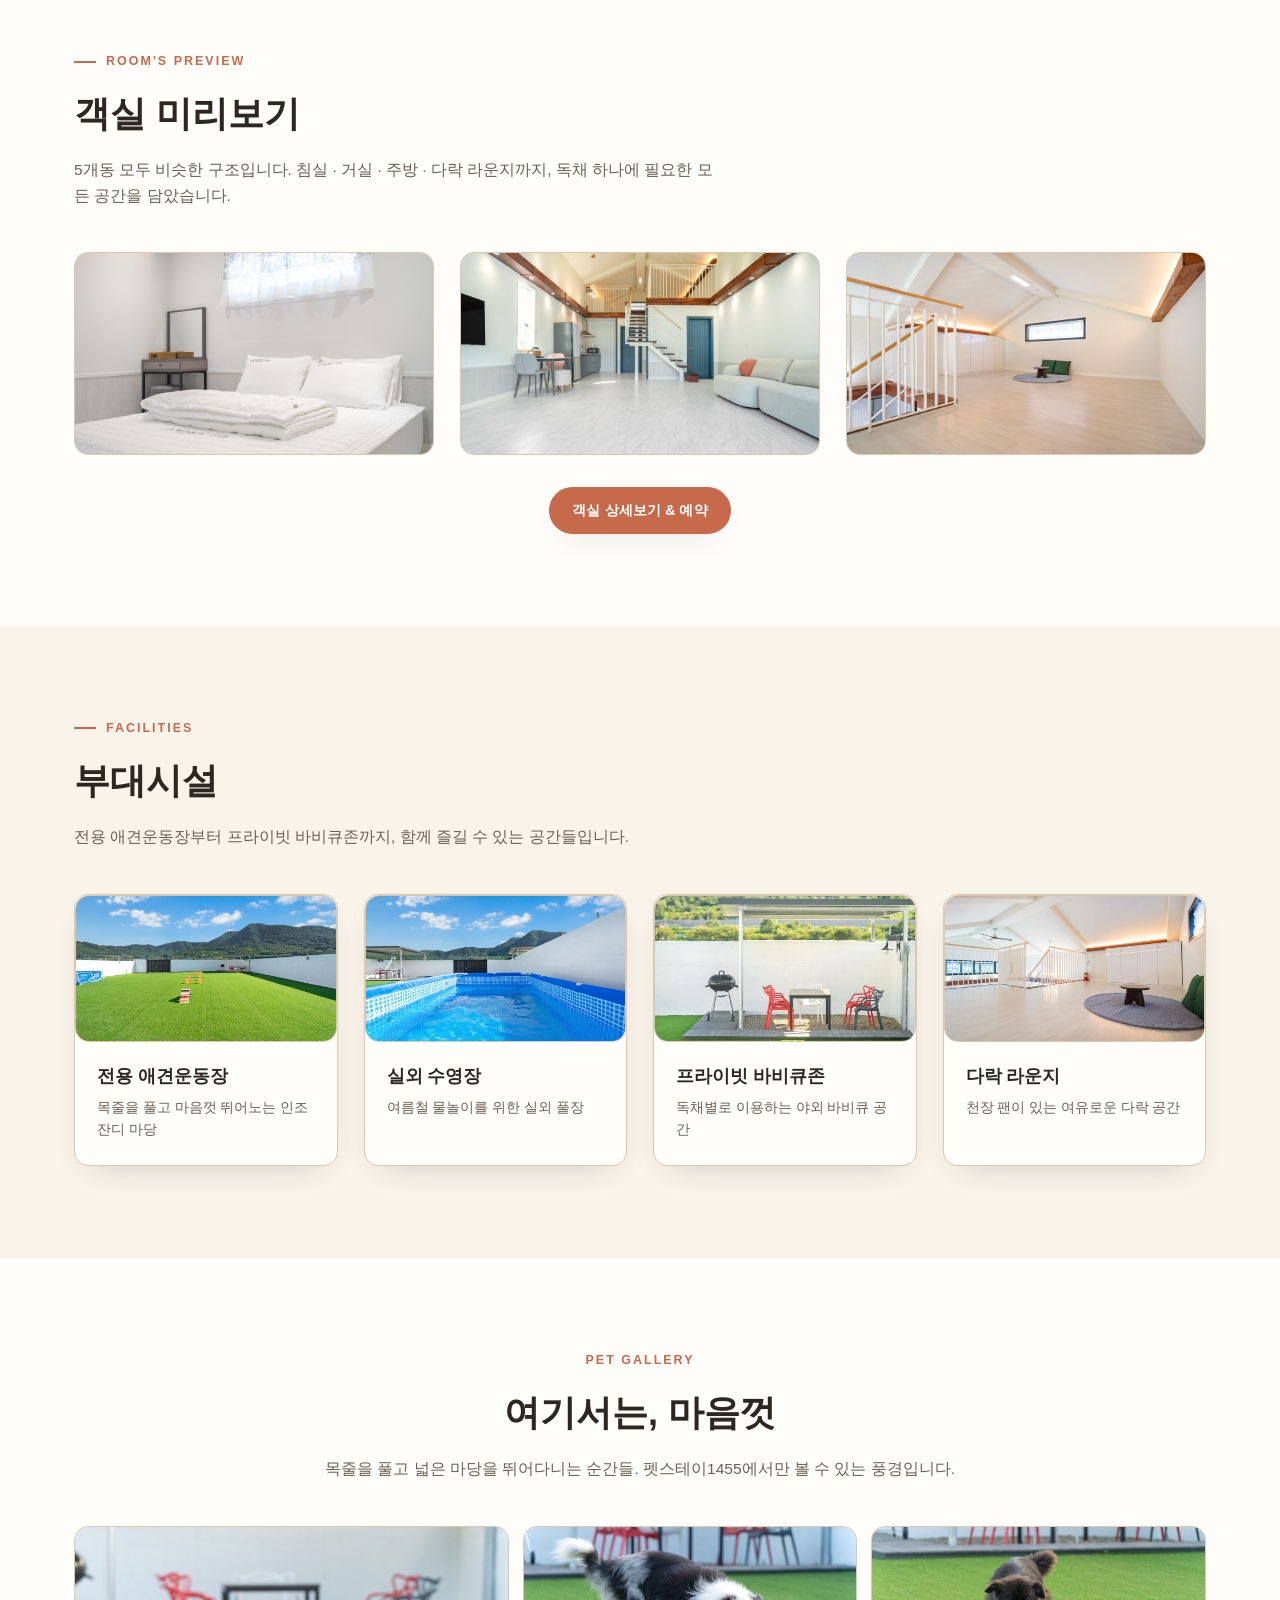
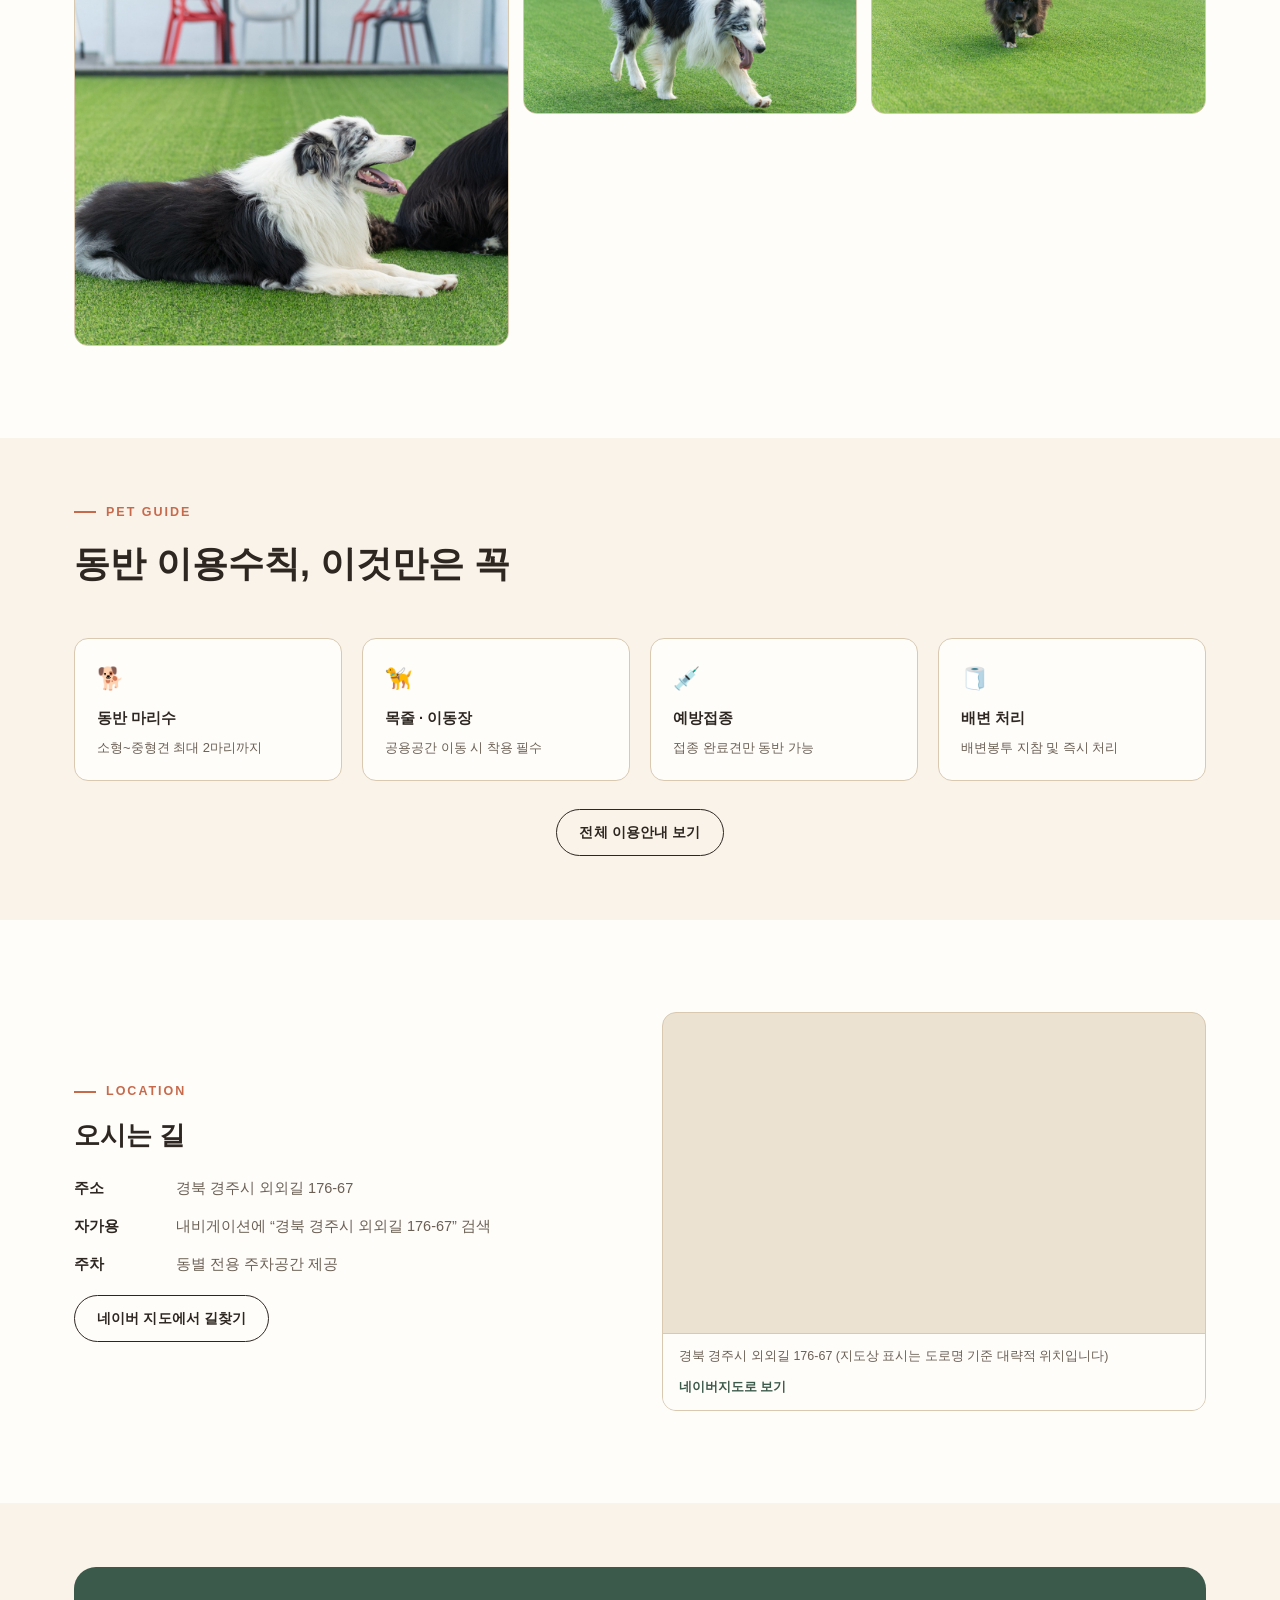
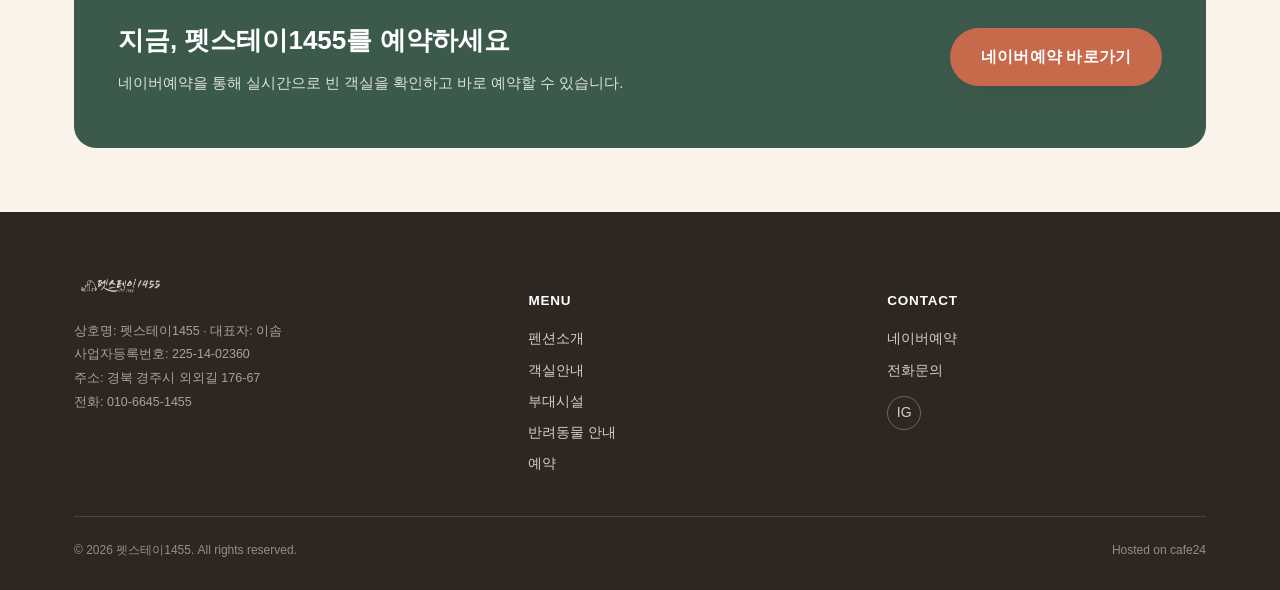
==== commit 99d69d00: "Add hidden site-wide visit counter Footer's "Hosted on cafe24" text now doubles as a secret trigger " ====
--- a/index.html
+++ b/index.html
@@ -238,7 +238,8 @@
     </div>
     <div class="footer-bottom">
       <span>&copy; 2026 펫스테이1455. All rights reserved.</span>
-      <span>Hosted on cafe24</span>
+      <span id="secretCounterTrigger">Hosted on cafe24</span>
+      <span id="visitCounter" class="visit-counter"></span>
     </div>
   </div>
 </footer>
--- a/css/style.css
+++ b/css/style.css
@@ -381,11 +381,28 @@
 .footer-grid ul a:hover{ color:#fff; }
 .footer-biz{ font-size:12.5px; line-height:1.9; color: rgba(250,243,234,0.6); }
 .footer-bottom{
+  position: relative;
   margin-top: 40px; padding-top: 24px;
   border-top: 1px solid rgba(250,243,234,0.14);
   display:flex; justify-content:space-between; flex-wrap:wrap; gap:10px;
   font-size: 12px; color: rgba(250,243,234,0.5);
 }
+.visit-counter{
+  display: none;
+  position: absolute;
+  right: 0;
+  bottom: calc(100% + 6px);
+  background: var(--paper);
+  color: var(--ink);
+  font-size: 11.5px;
+  font-weight: 600;
+  padding: 7px 14px;
+  border-radius: 8px;
+  box-shadow: var(--shadow-soft);
+  white-space: nowrap;
+  z-index: 5;
+}
+.visit-counter.visible{ display: inline-block; }
 .sns-row{ display:flex; gap:12px; }
 .sns-row a{
   width:34px; height:34px; border-radius:50%;
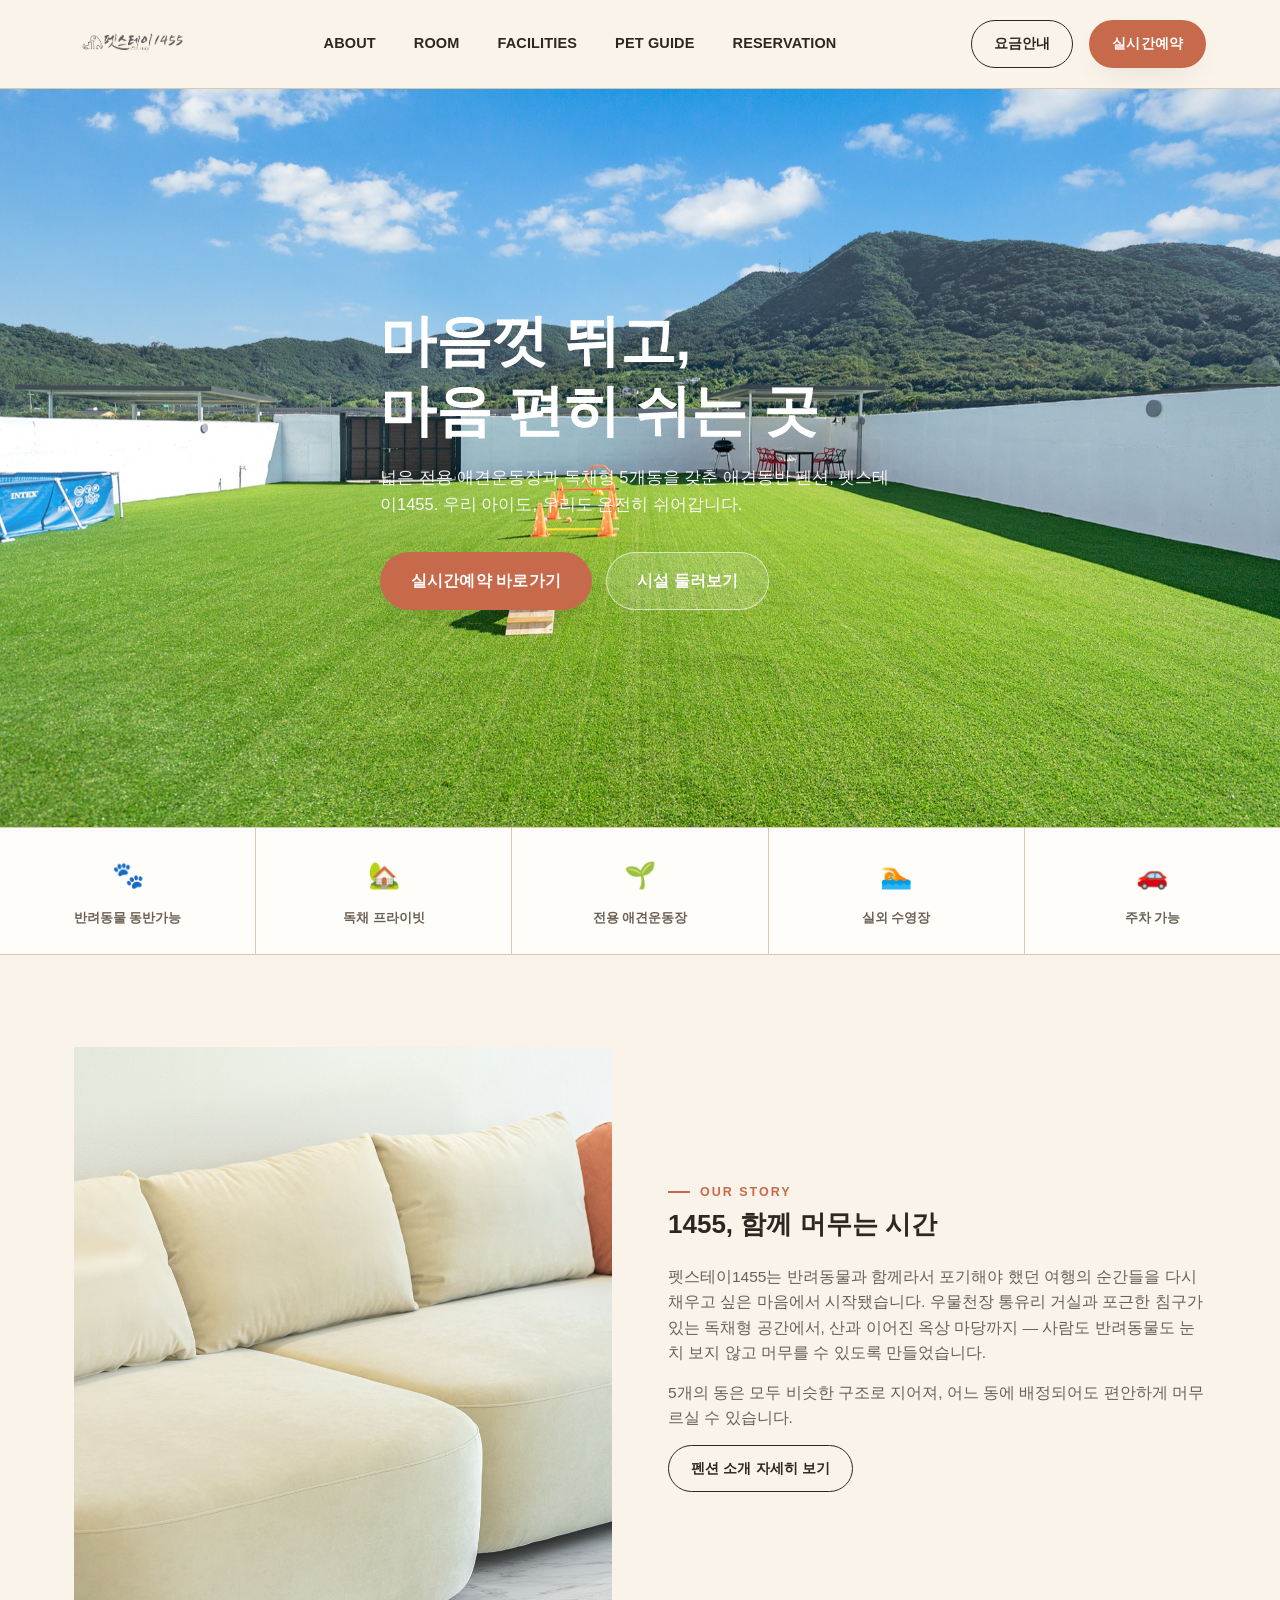
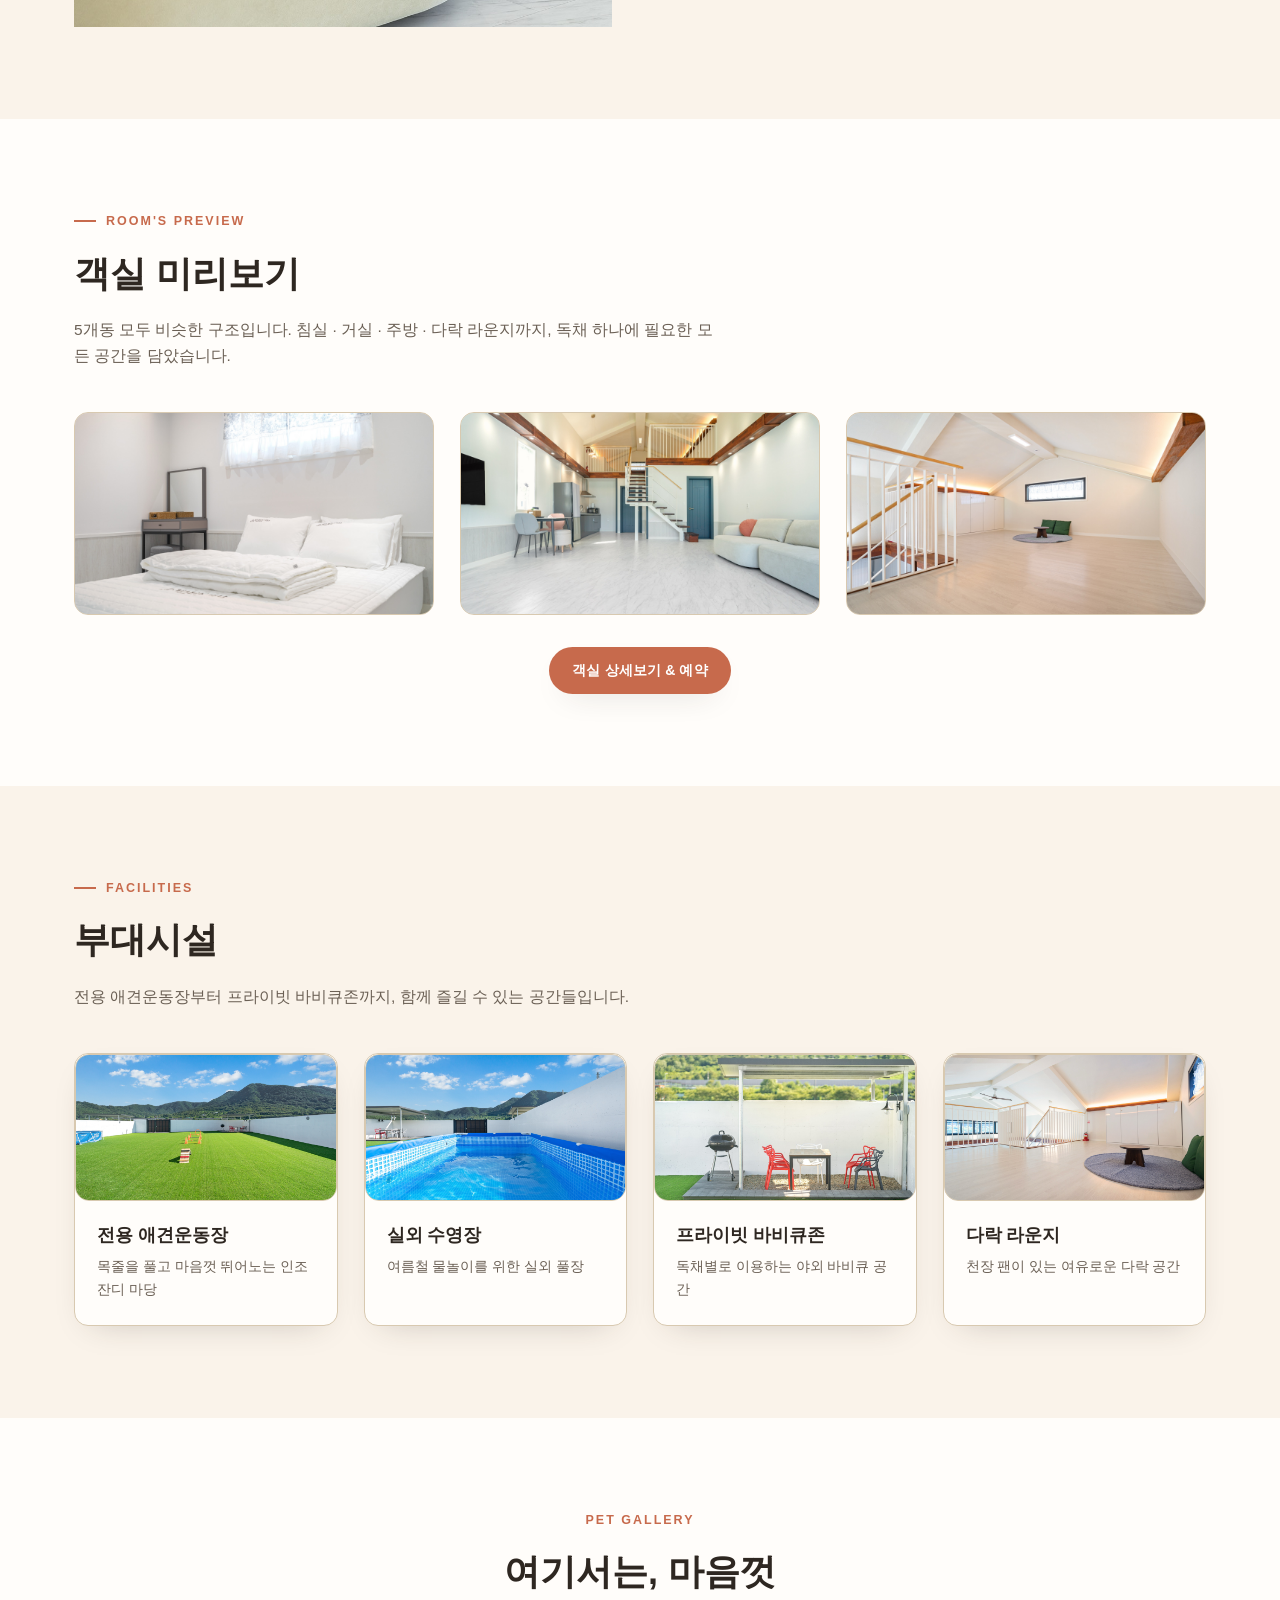
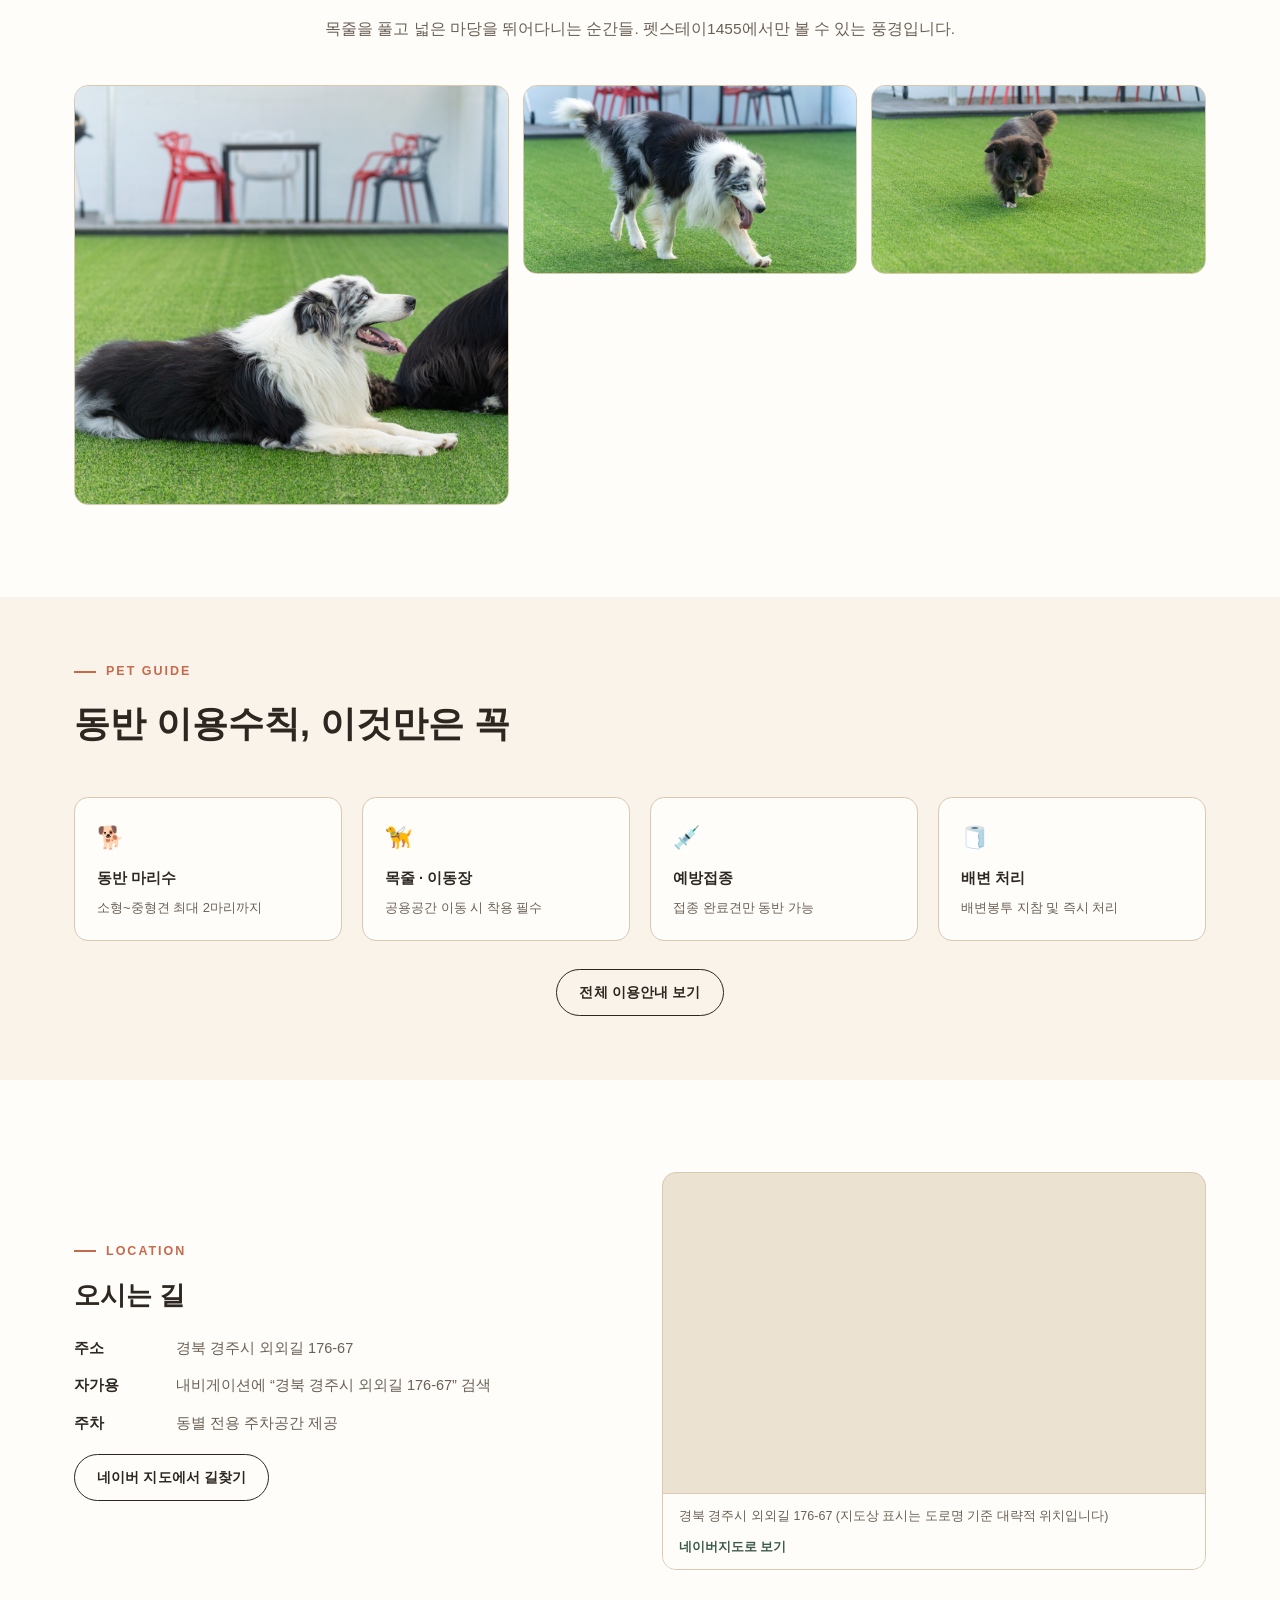
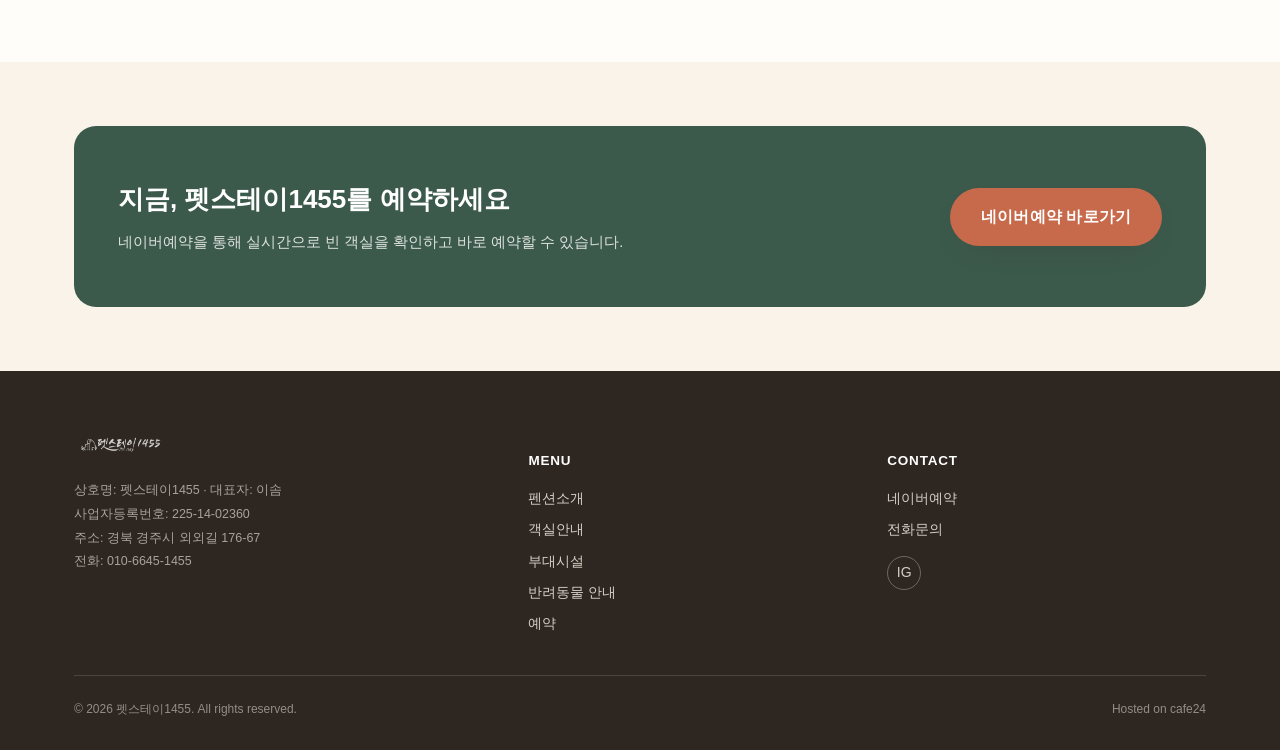
==== commit 8a495163: "Add third photo to the "1455, 함께 머무는 시간" section Added the aerial sunset shot of the property (river" ====
--- a/index.html
+++ b/index.html
@@ -57,12 +57,17 @@
   <!-- 3. 인트로 스토리 -->
   <section class="section">
     <div class="wrap intro-grid">
-      <div class="intro-photos" data-reveal>
-        <div class="ph tall">
-          <img src="images/room-living-1.jpg" alt="거실 전경" onerror="this.style.display='none'">
-        </div>
-        <div class="ph square">
-          <img src="images/room-sofa.jpg" alt="소파 디테일" onerror="this.style.display='none'">
+      <div class="intro-photos triptych" data-reveal>
+        <div class="ph wide">
+          <img src="images/about-aerial-sunset.jpg" alt="노을 지는 펫스테이1455 전경" onerror="this.style.display='none'">
+        </div>
+        <div class="photo-duo">
+          <div class="ph square">
+            <img src="images/room-living-1.jpg" alt="거실 전경" onerror="this.style.display='none'">
+          </div>
+          <div class="ph square">
+            <img src="images/room-sofa.jpg" alt="소파 디테일" onerror="this.style.display='none'">
+          </div>
         </div>
       </div>
       <div class="intro-text" data-reveal>
--- a/css/style.css
+++ b/css/style.css
@@ -267,6 +267,11 @@
   width: 62%; position:absolute; right:0; bottom:-40px;
   box-shadow: var(--shadow-strong); border: 6px solid var(--paper);
 }
+/* 3-photo variant (hero shot on top, two accent shots below) */
+.intro-photos.triptych{ display:flex; flex-direction:column; gap:16px; }
+.intro-photos.triptych .ph{ position:static; width:100%; box-shadow:none; border:none; }
+.intro-photos.triptych .photo-duo{ display:flex; gap:16px; }
+.intro-photos.triptych .photo-duo .ph{ flex:1; }
 .intro-text h3{ font-size: 26px; margin-bottom: 18px; }
 .intro-text p{ color: var(--ink-soft); font-size: 15.5px; margin: 0 0 14px; }
 @media (max-width: 880px){
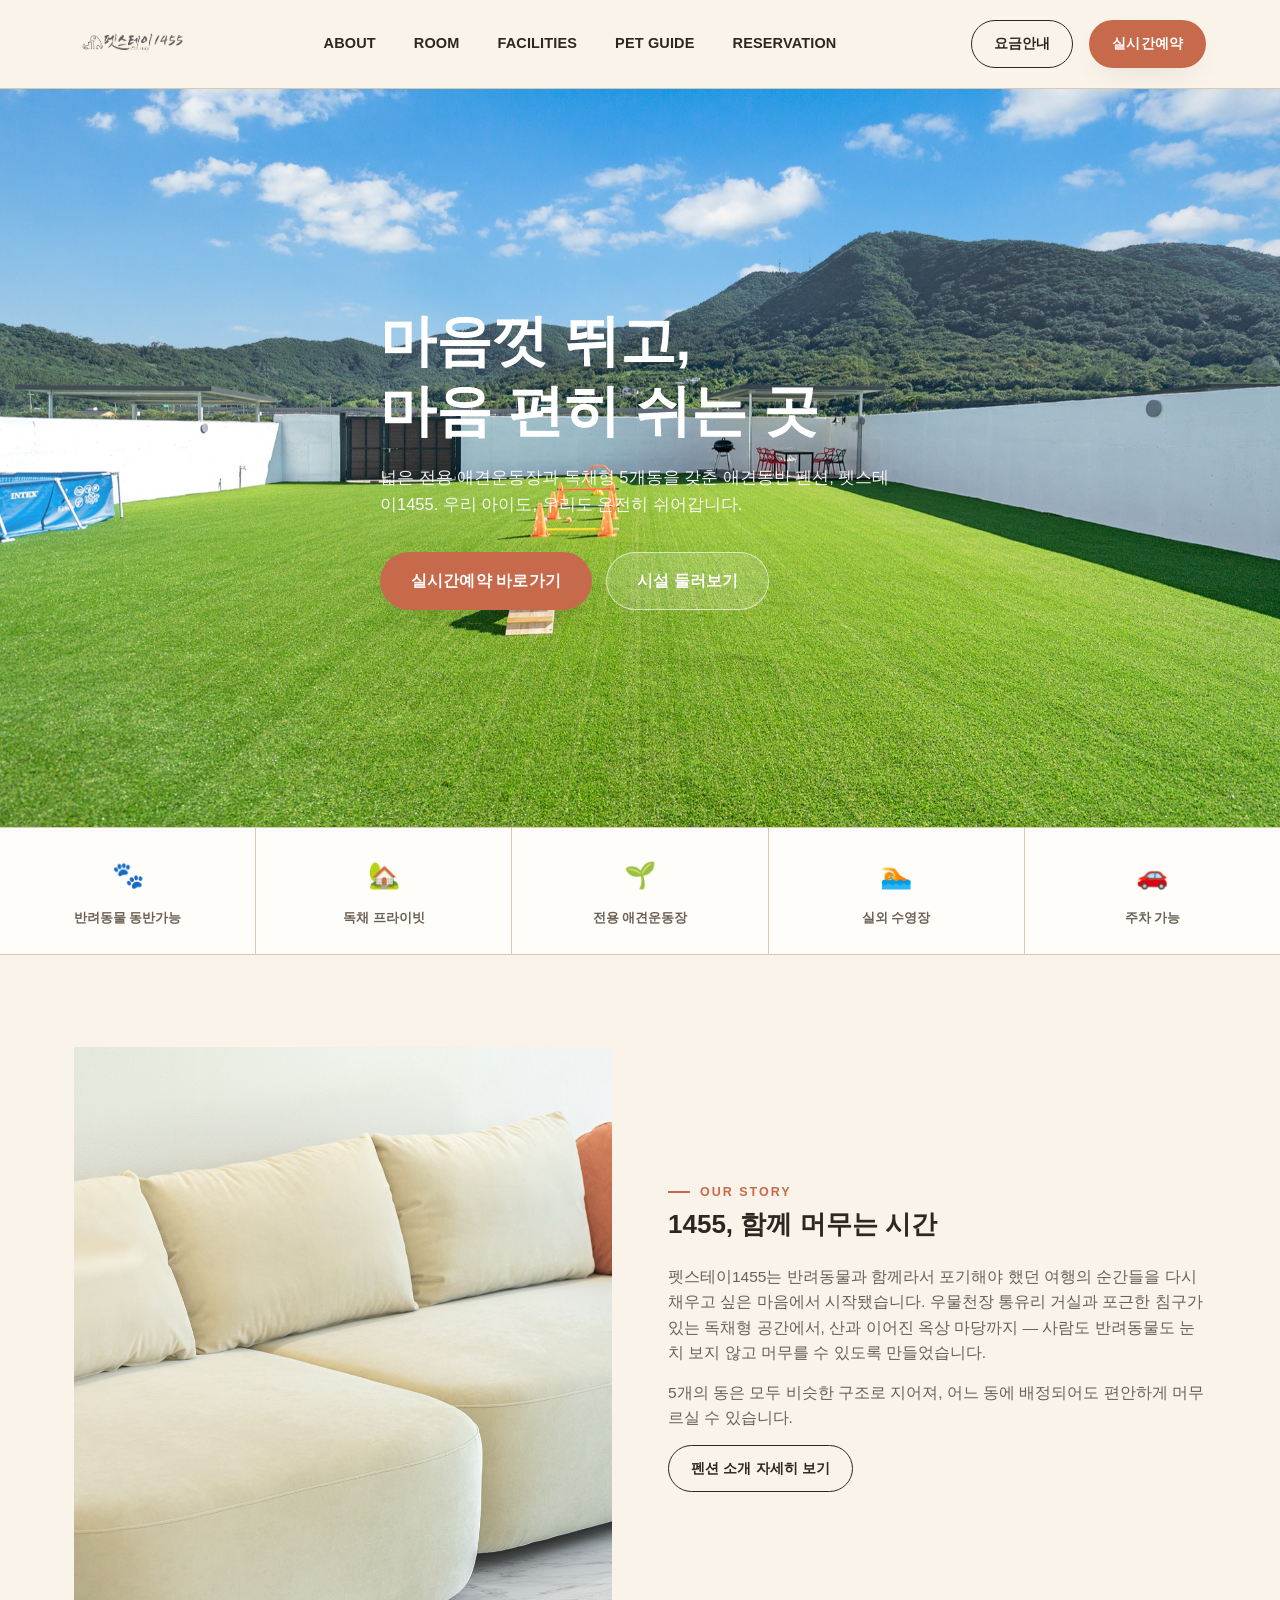
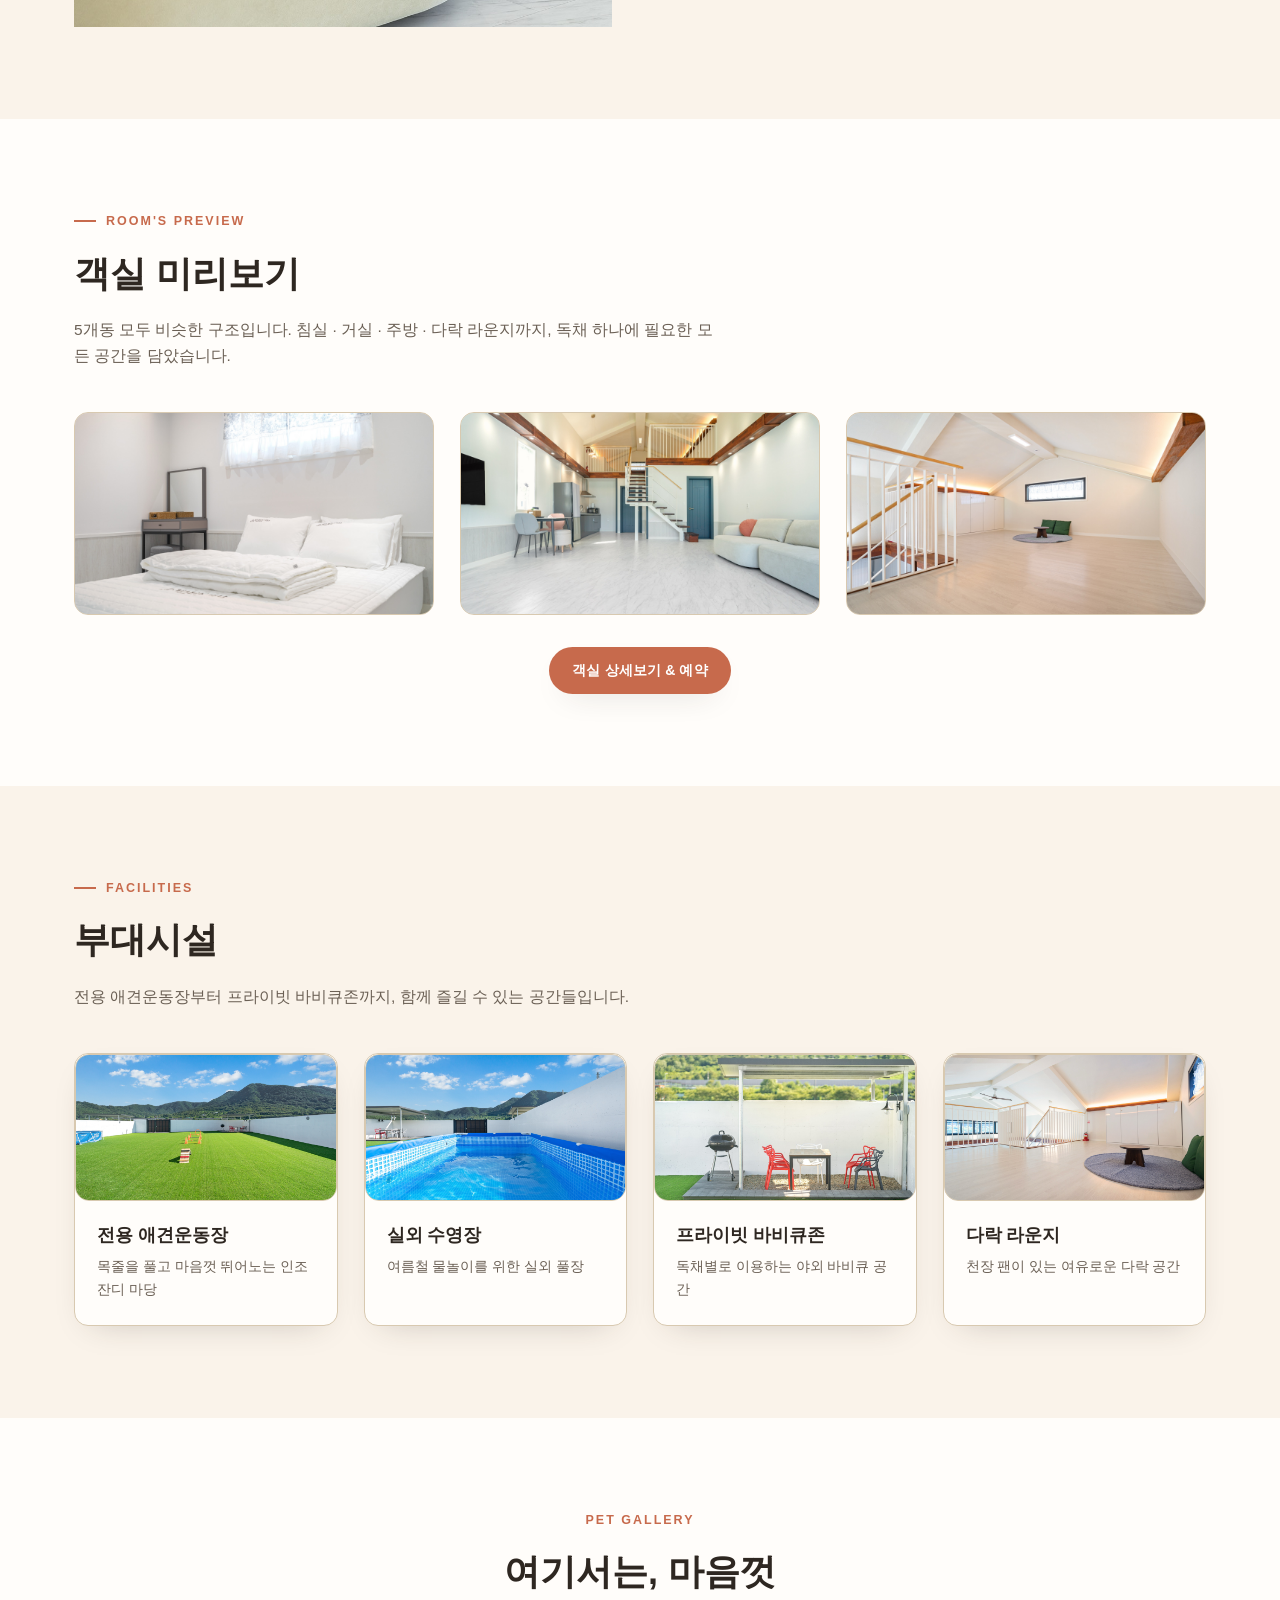
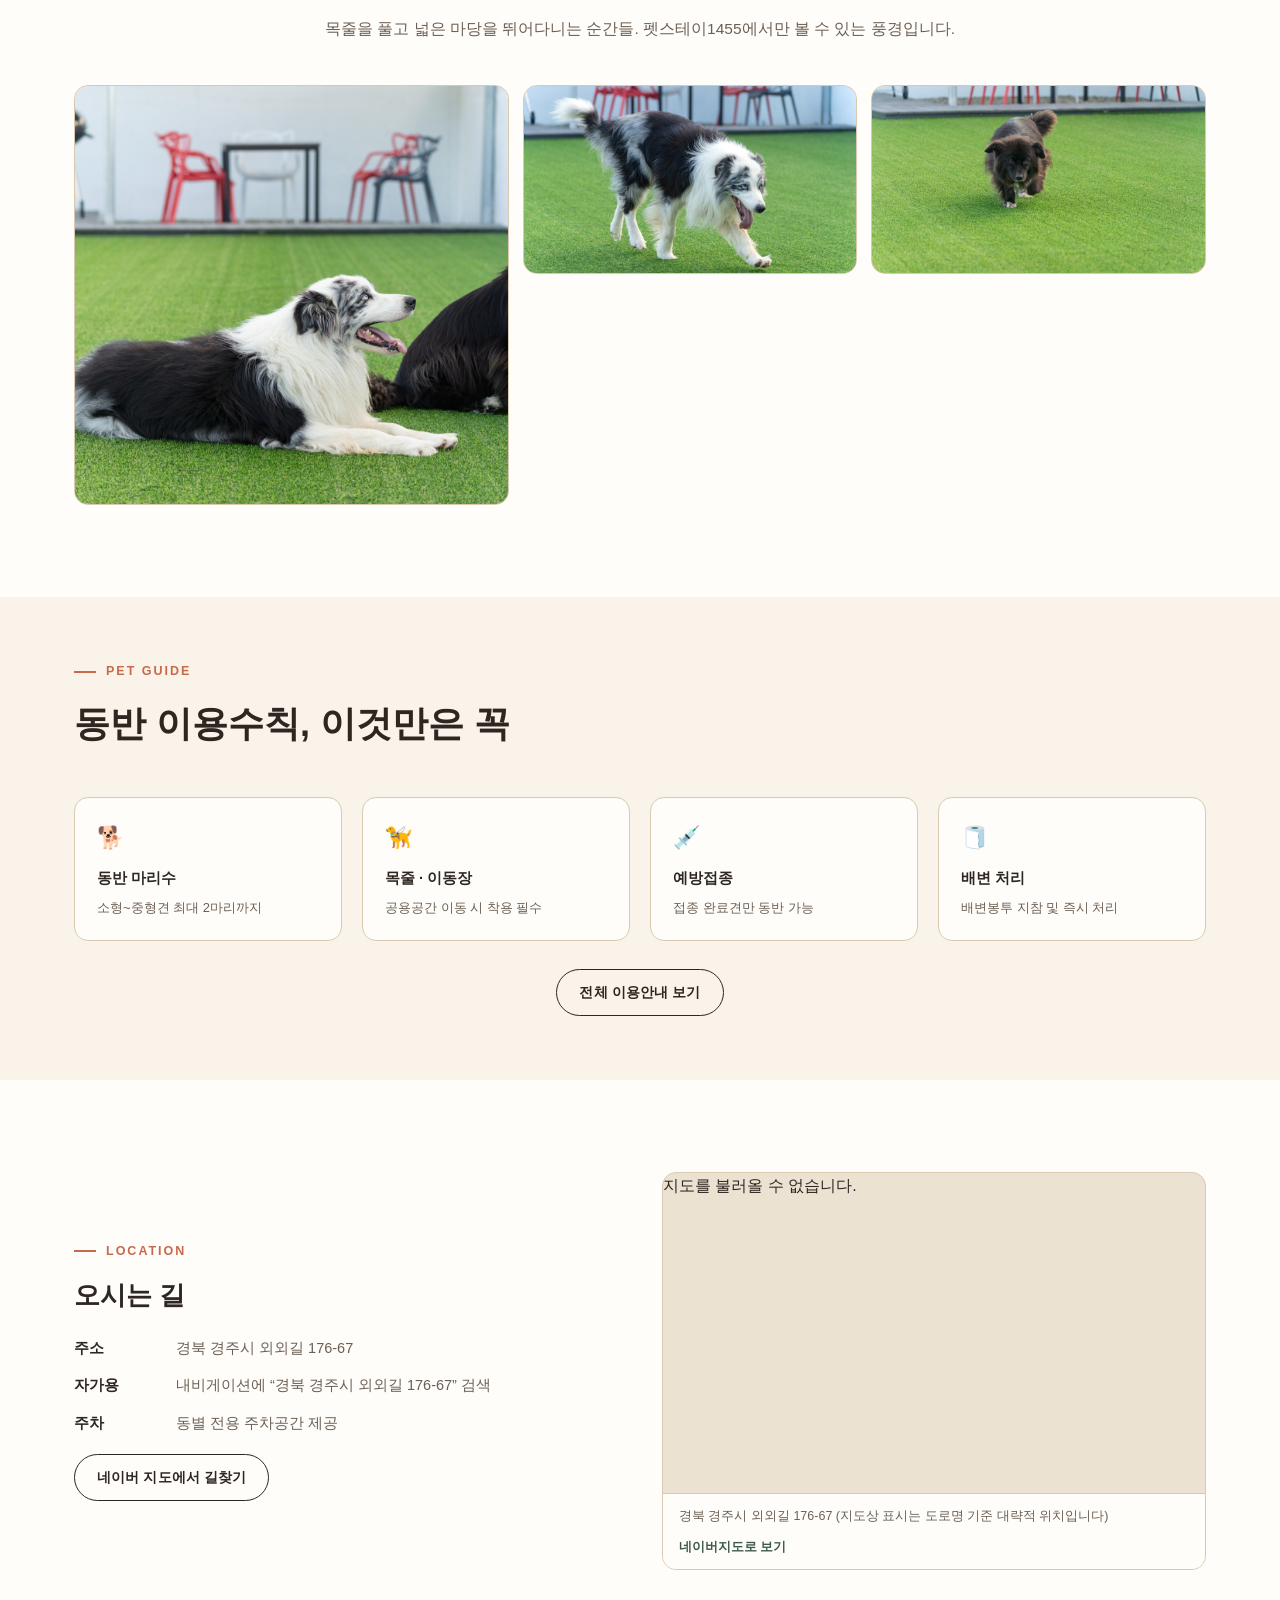
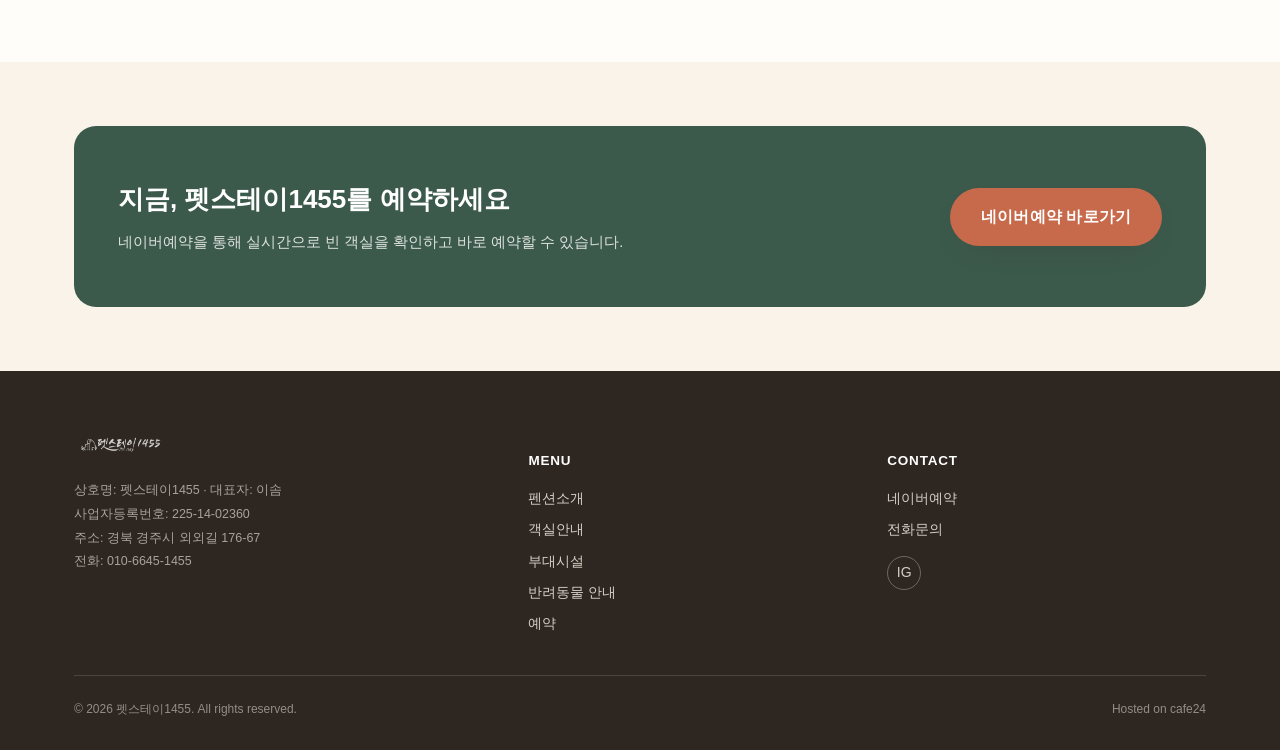
==== commit f89b7e59: "Wire up real Naver Maps using issued Client ID Replaced the OpenStreetMap iframe on index.html and a" ====
--- a/index.html
+++ b/index.html
@@ -183,7 +183,7 @@
         <a class="btn btn-outline" style="margin-top:18px;" href="https://map.naver.com/p/search/%EA%B2%BD%EB%B6%81%20%EA%B2%BD%EC%A3%BC%EC%8B%9C%20%EC%99%B8%EC%99%B8%EA%B8%B8%20176-67" target="_blank" rel="noopener">네이버 지도에서 길찾기</a>
       </div>
       <div class="map-embed" data-reveal>
-        <iframe src="https://www.openstreetmap.org/export/embed.html?bbox=129.167342%2C35.815226%2C129.179342%2C35.823226&amp;layer=mapnik&amp;marker=35.8192258%2C129.1733416" loading="lazy" referrerpolicy="no-referrer-when-downgrade" title="펫스테이1455 위치 지도"></iframe>
+        <div id="naverMap" class="map-canvas" role="img" aria-label="펫스테이1455 위치 지도"></div>
         <div class="map-embed-foot">
           <span>경북 경주시 외외길 176-67 (지도상 표시는 도로명 기준 대략적 위치입니다)</span>
           <a href="https://map.naver.com/p/search/%EA%B2%BD%EB%B6%81%20%EA%B2%BD%EC%A3%BC%EC%8B%9C%20%EC%99%B8%EC%99%B8%EA%B8%B8%20176-67" target="_blank" rel="noopener">네이버지도로 보기</a>
@@ -249,6 +249,7 @@
   </div>
 </footer>
 
+<script src="https://openapi.map.naver.com/openapi/v3/maps.js?ncpKeyId=4bbe38cxpc"></script>
 <script src="js/main.js"></script>
 </body>
 </html>
--- a/css/style.css
+++ b/css/style.css
@@ -338,7 +338,8 @@
   overflow: hidden;
   background: var(--stone);
 }
-.map-embed iframe{
+.map-embed iframe,
+.map-embed .map-canvas{
   width: 100%;
   height: 320px;
   border: 0;
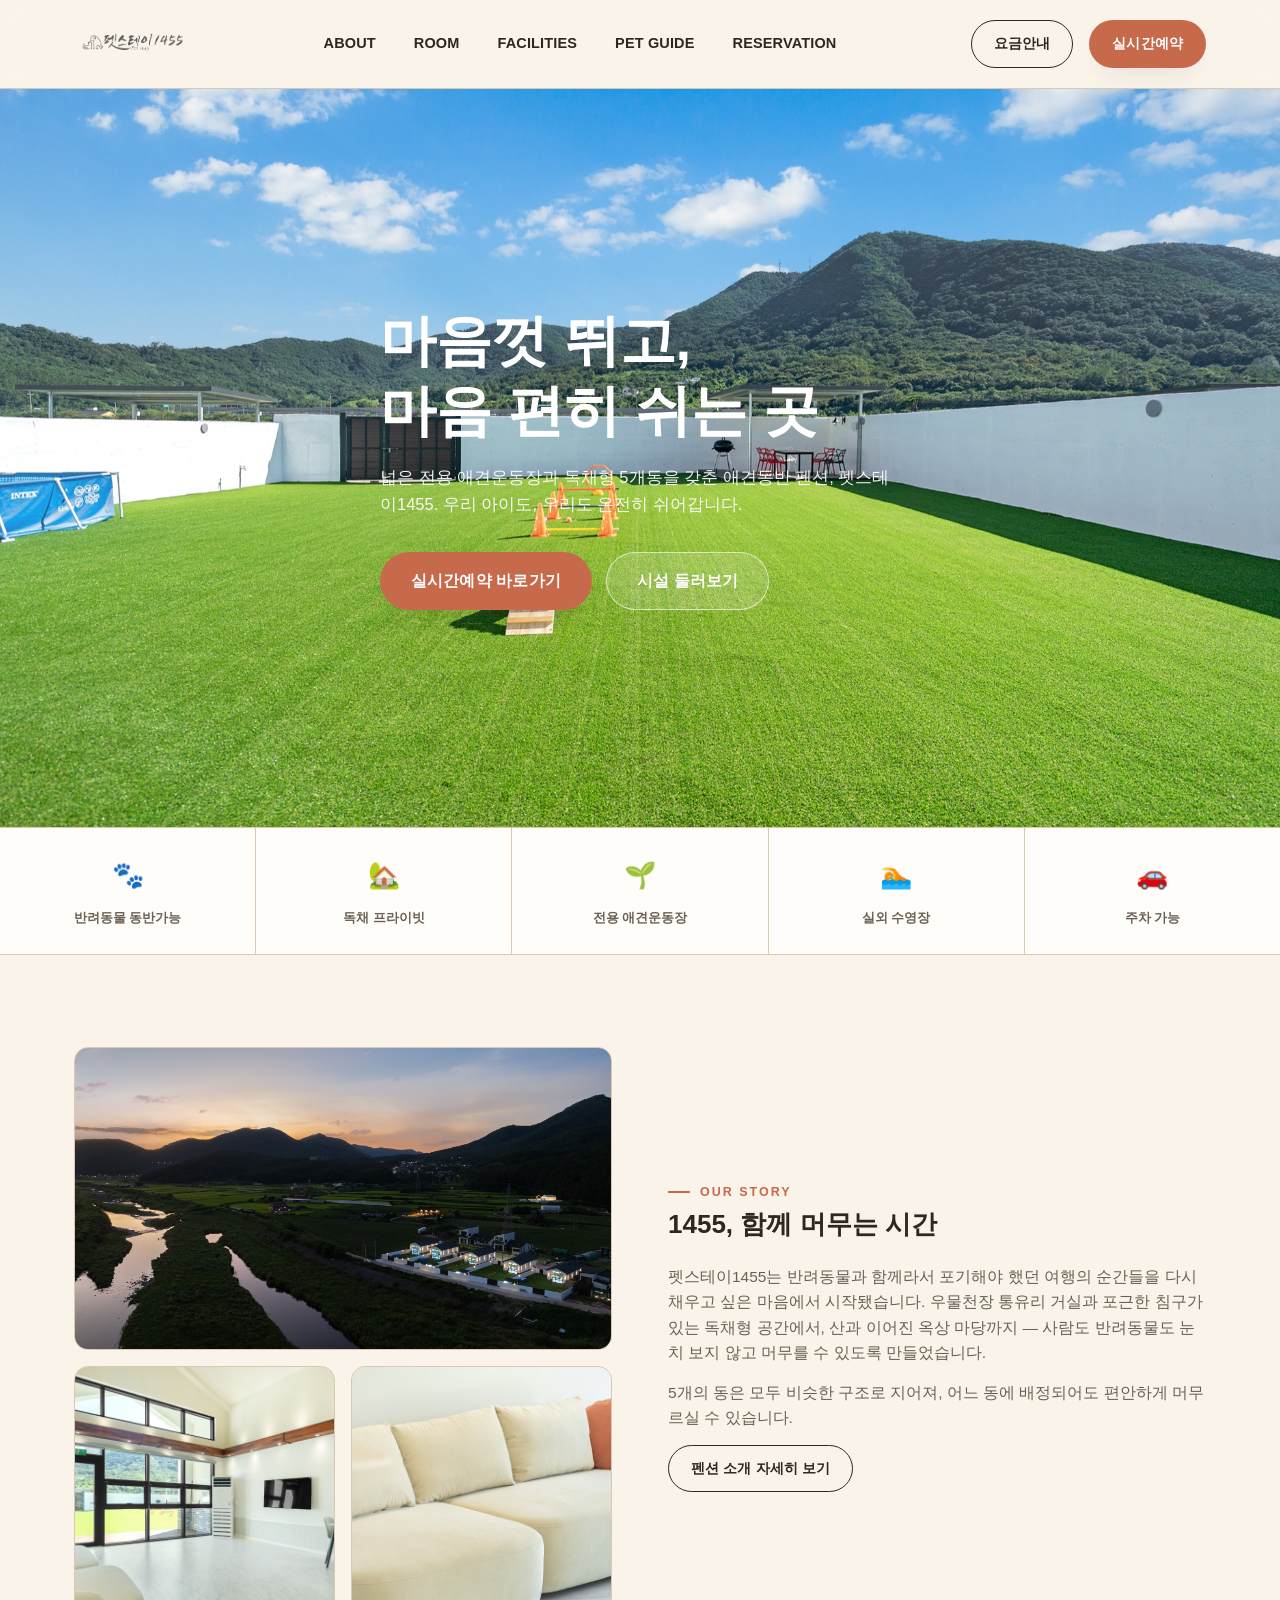
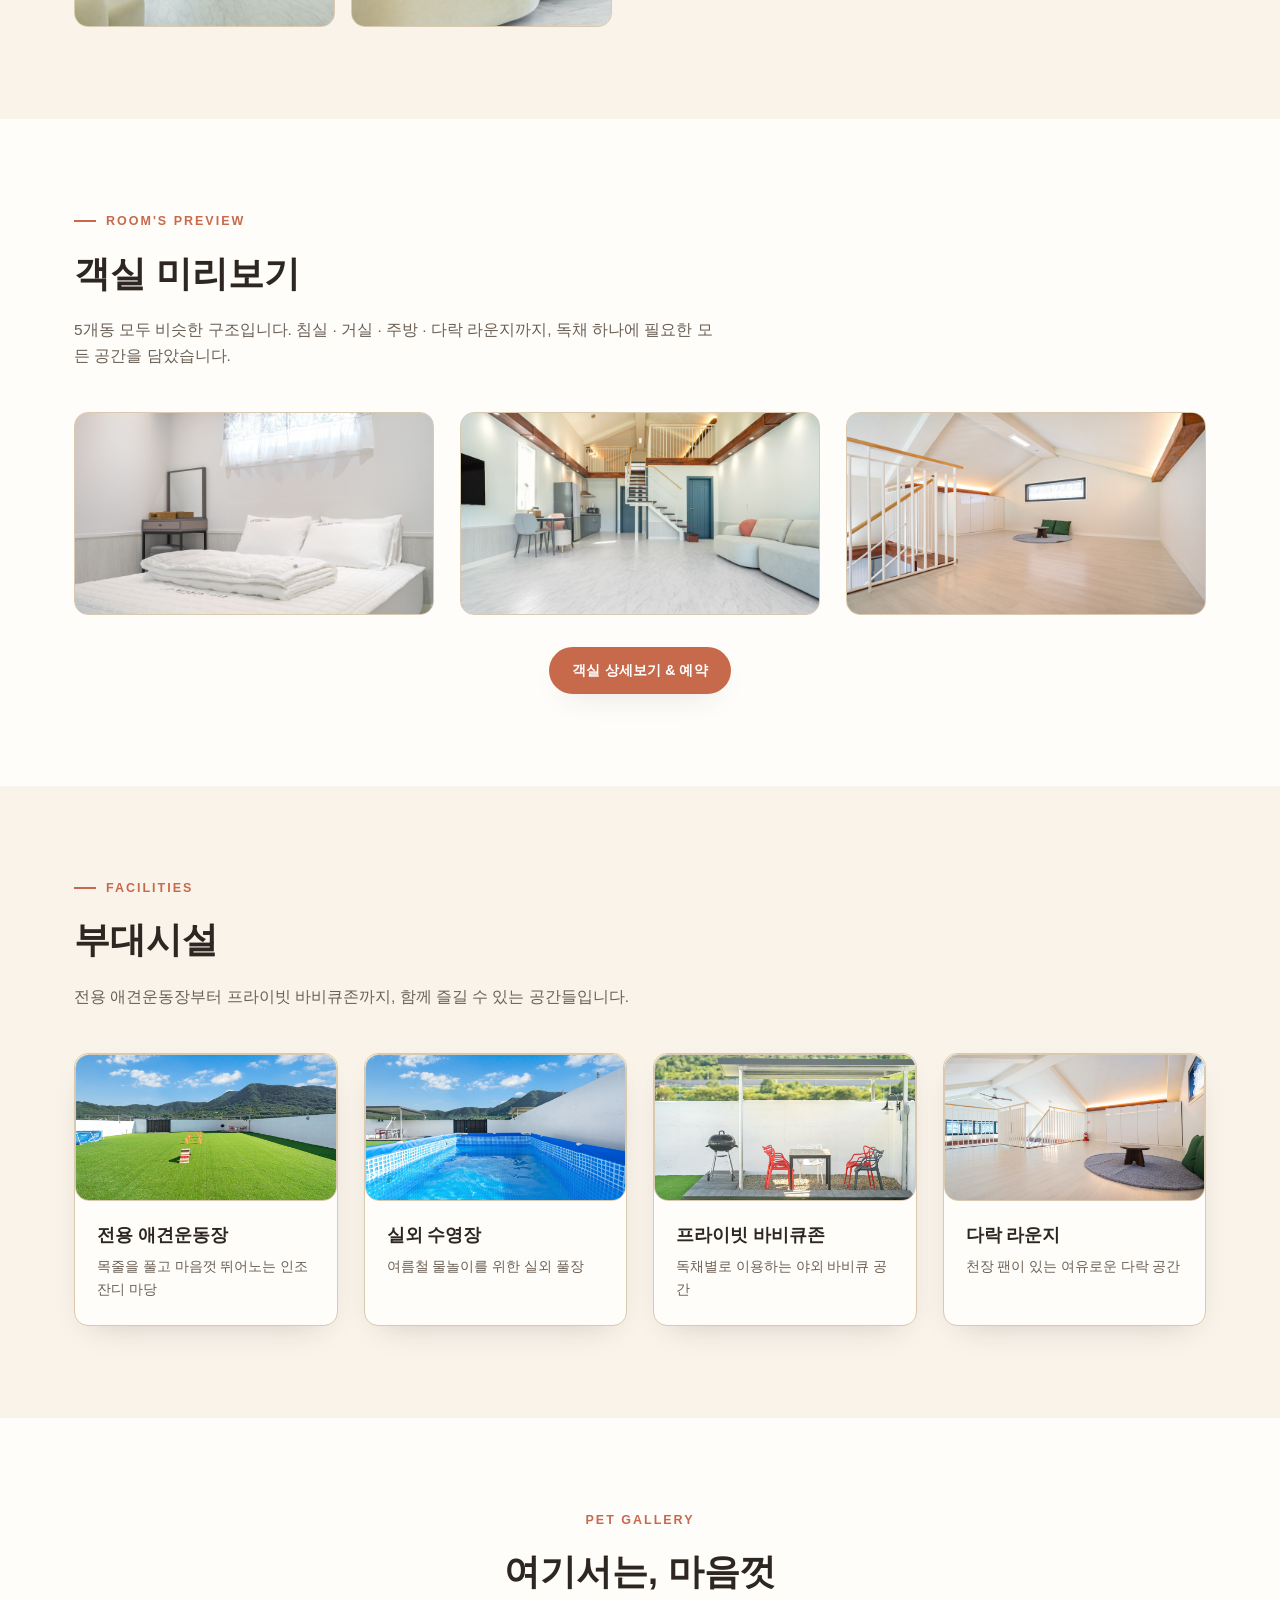
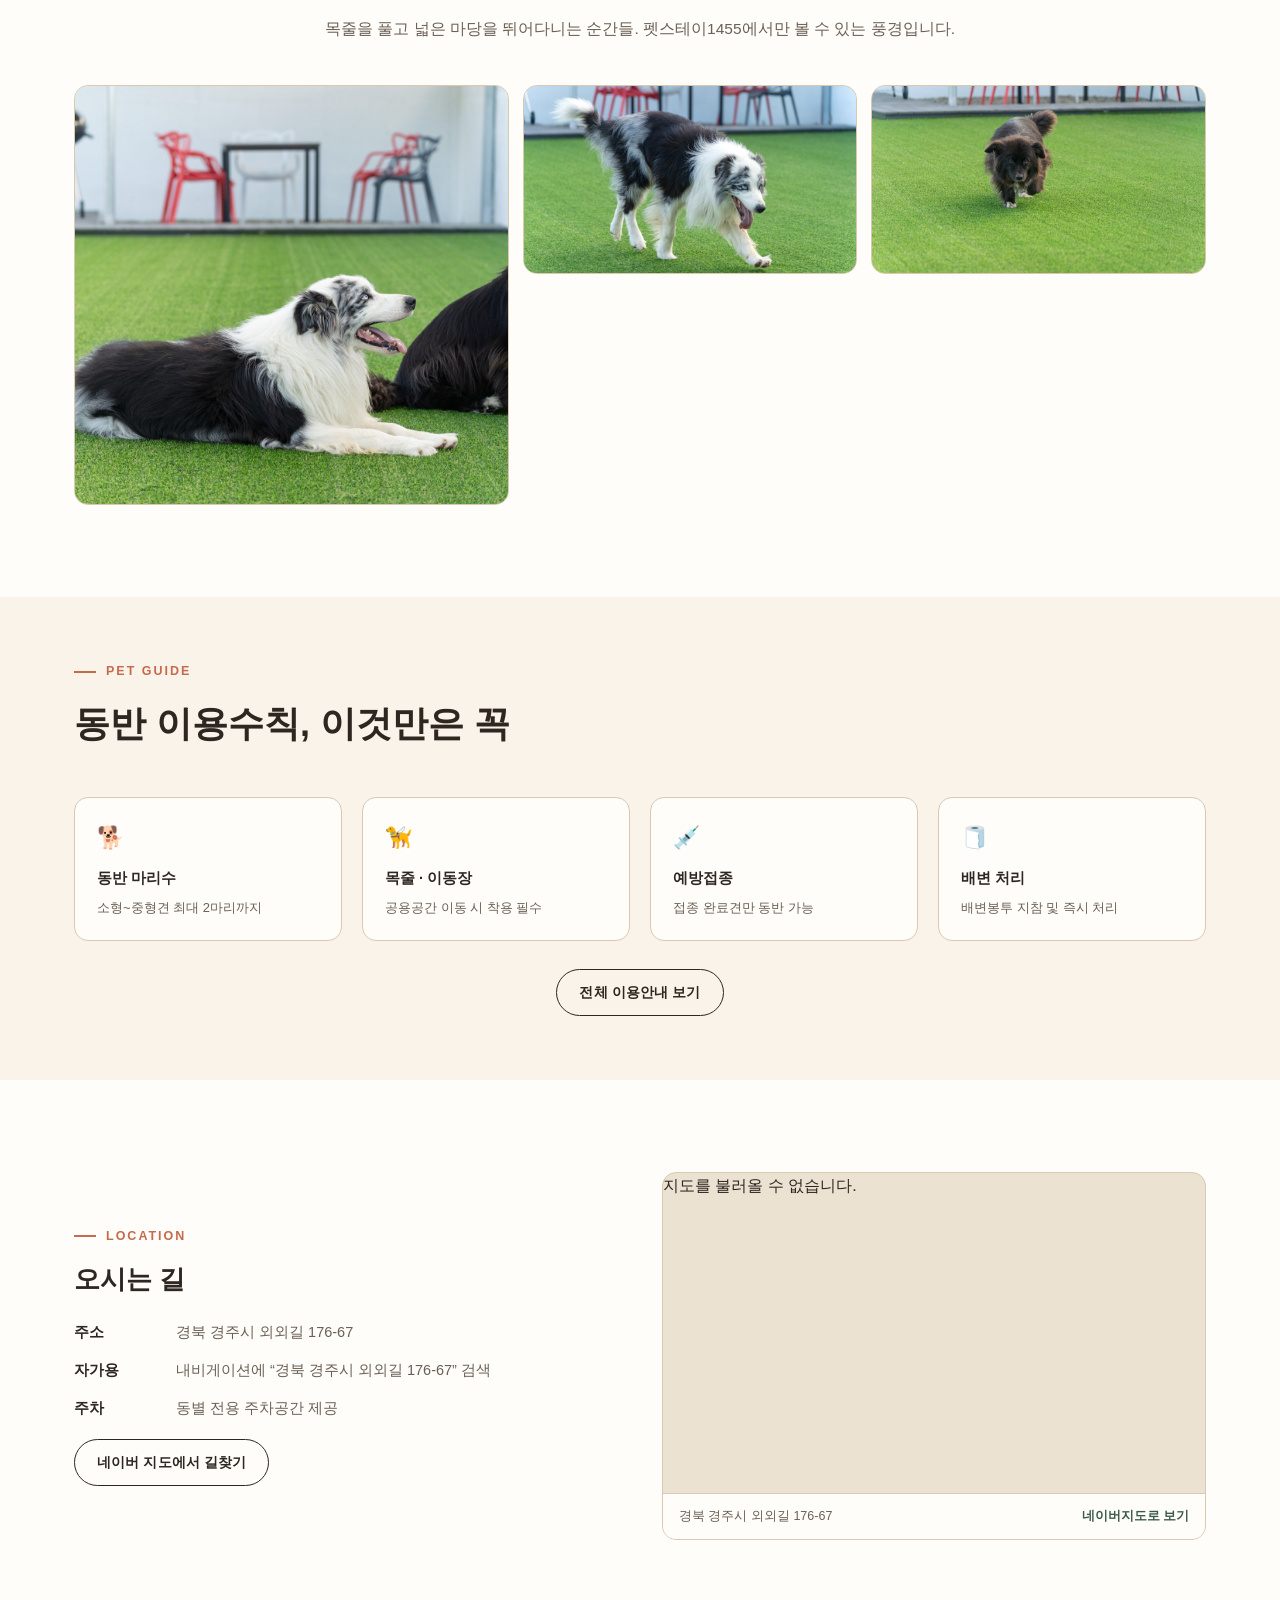
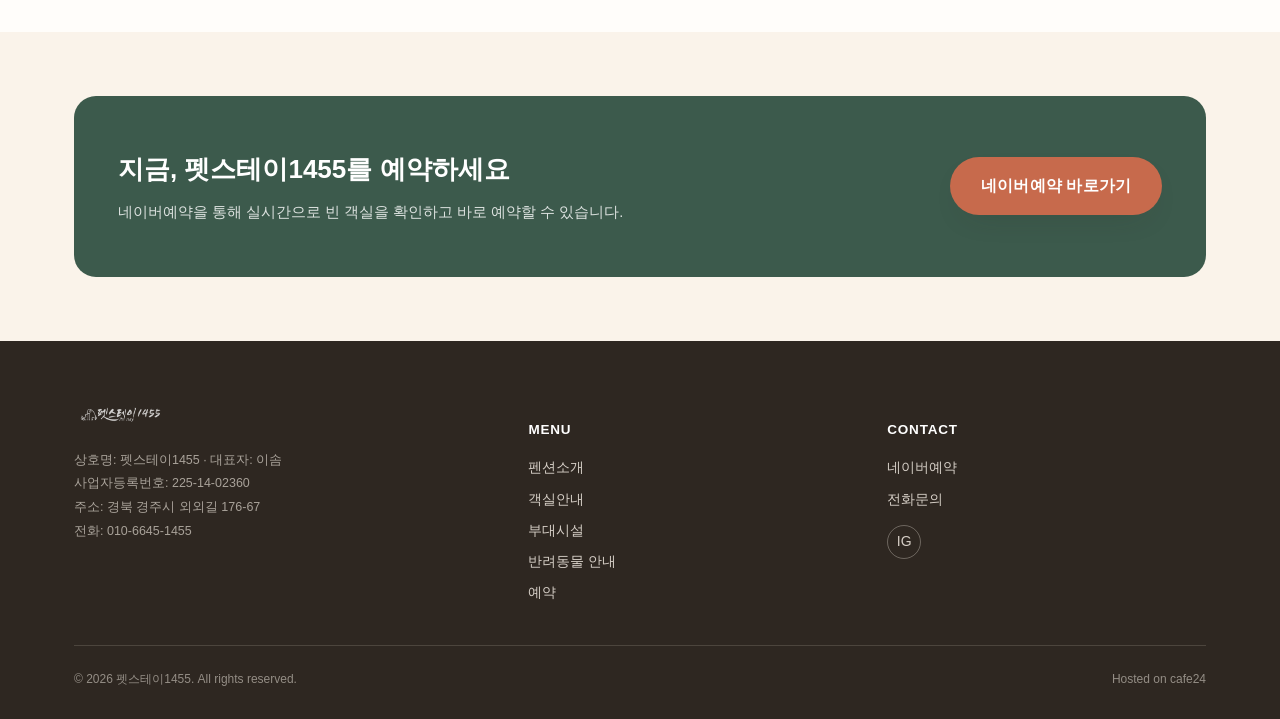
==== commit 8444baa0: "Pin the exact 펫스테이1455 location on the map Naver's own map already has a POI labeled "펫스테이1455" near" ====
--- a/index.html
+++ b/index.html
@@ -185,7 +185,7 @@
       <div class="map-embed" data-reveal>
         <div id="naverMap" class="map-canvas" role="img" aria-label="펫스테이1455 위치 지도"></div>
         <div class="map-embed-foot">
-          <span>경북 경주시 외외길 176-67 (지도상 표시는 도로명 기준 대략적 위치입니다)</span>
+          <span>경북 경주시 외외길 176-67</span>
           <a href="https://map.naver.com/p/search/%EA%B2%BD%EB%B6%81%20%EA%B2%BD%EC%A3%BC%EC%8B%9C%20%EC%99%B8%EC%99%B8%EA%B8%B8%20176-67" target="_blank" rel="noopener">네이버지도로 보기</a>
         </div>
       </div>
--- a/css/style.css
+++ b/css/style.css
@@ -262,16 +262,16 @@
   align-items:center;
 }
 .intro-photos{ position:relative; }
-.intro-photos .ph:first-child{ width: 78%; }
-.intro-photos .ph:last-child{
+.intro-photos > .ph:first-child{ width: 78%; }
+.intro-photos > .ph:last-child{
   width: 62%; position:absolute; right:0; bottom:-40px;
   box-shadow: var(--shadow-strong); border: 6px solid var(--paper);
 }
 /* 3-photo variant (hero shot on top, two accent shots below) */
 .intro-photos.triptych{ display:flex; flex-direction:column; gap:16px; }
-.intro-photos.triptych .ph{ position:static; width:100%; box-shadow:none; border:none; }
+.intro-photos.triptych > .ph:first-child{ width:100%; }
 .intro-photos.triptych .photo-duo{ display:flex; gap:16px; }
-.intro-photos.triptych .photo-duo .ph{ flex:1; }
+.intro-photos.triptych .photo-duo .ph{ flex:1; width:auto; }
 .intro-text h3{ font-size: 26px; margin-bottom: 18px; }
 .intro-text p{ color: var(--ink-soft); font-size: 15.5px; margin: 0 0 14px; }
 @media (max-width: 880px){
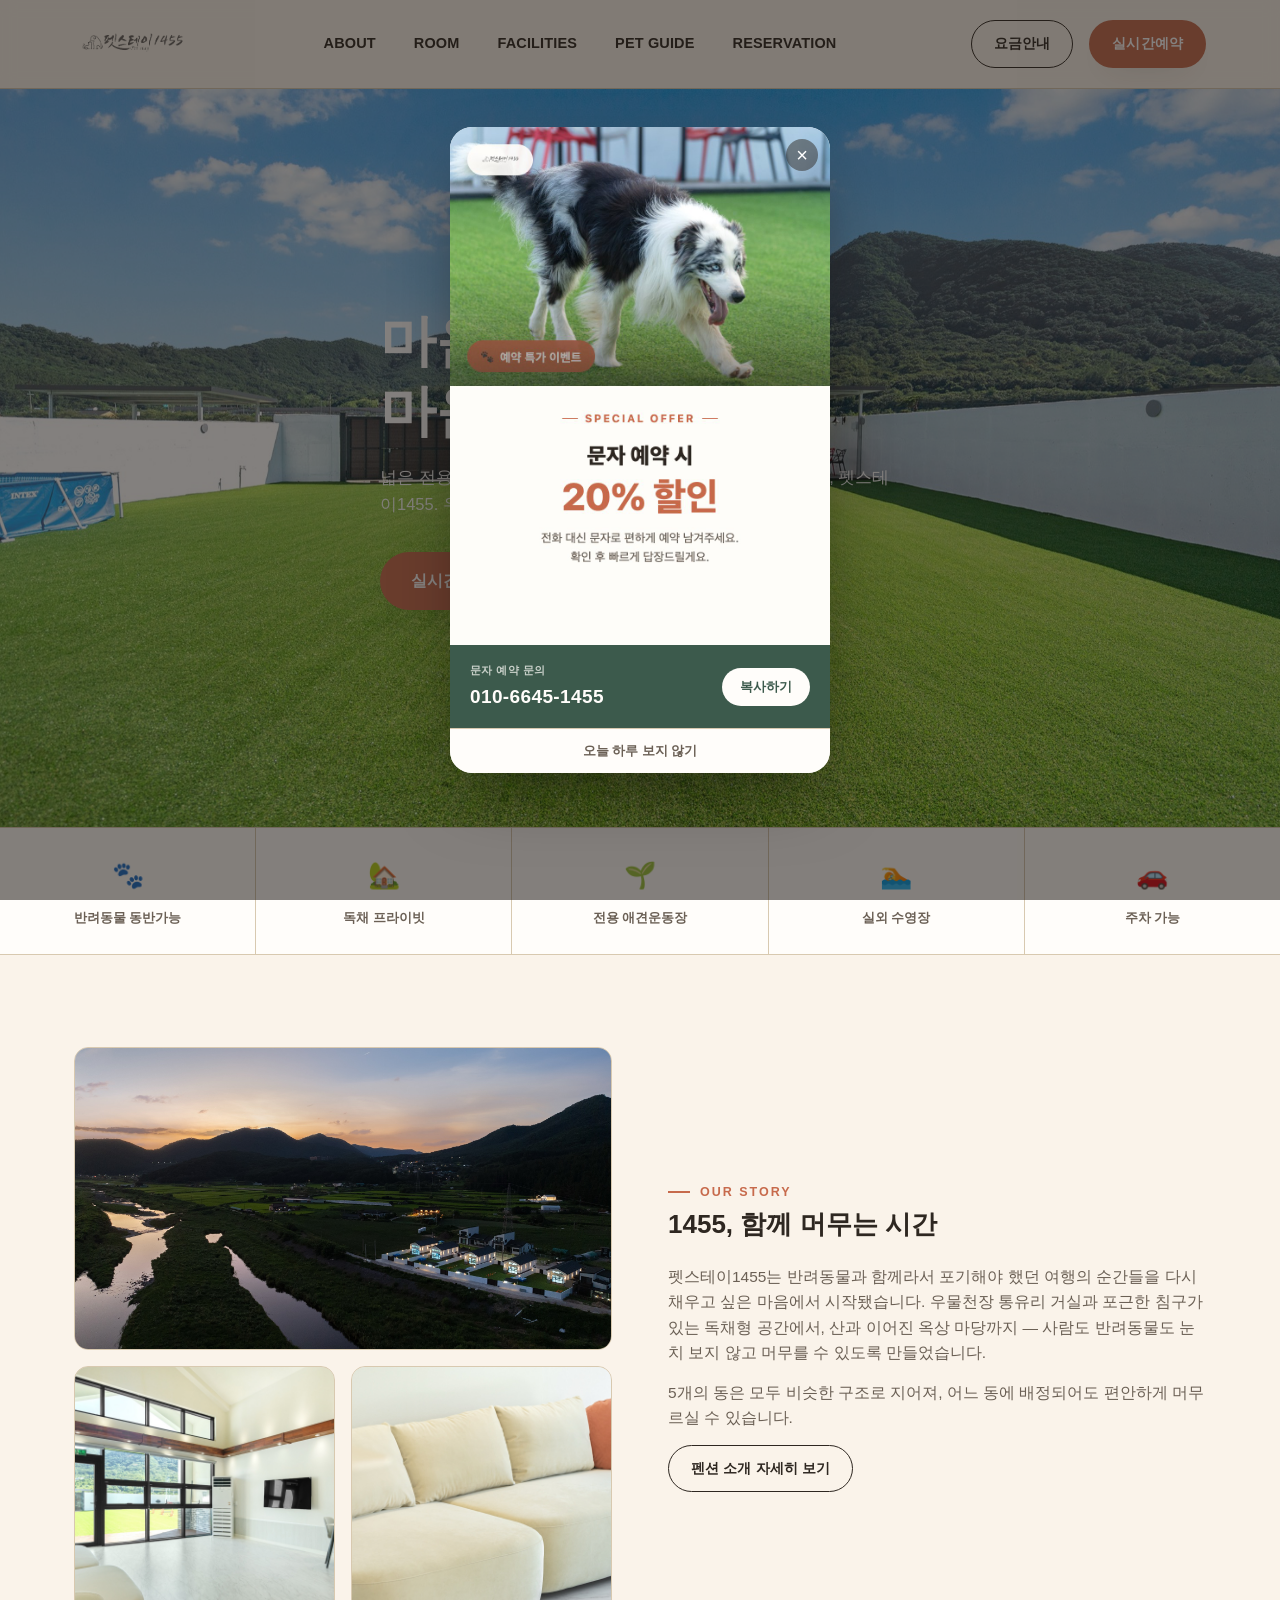
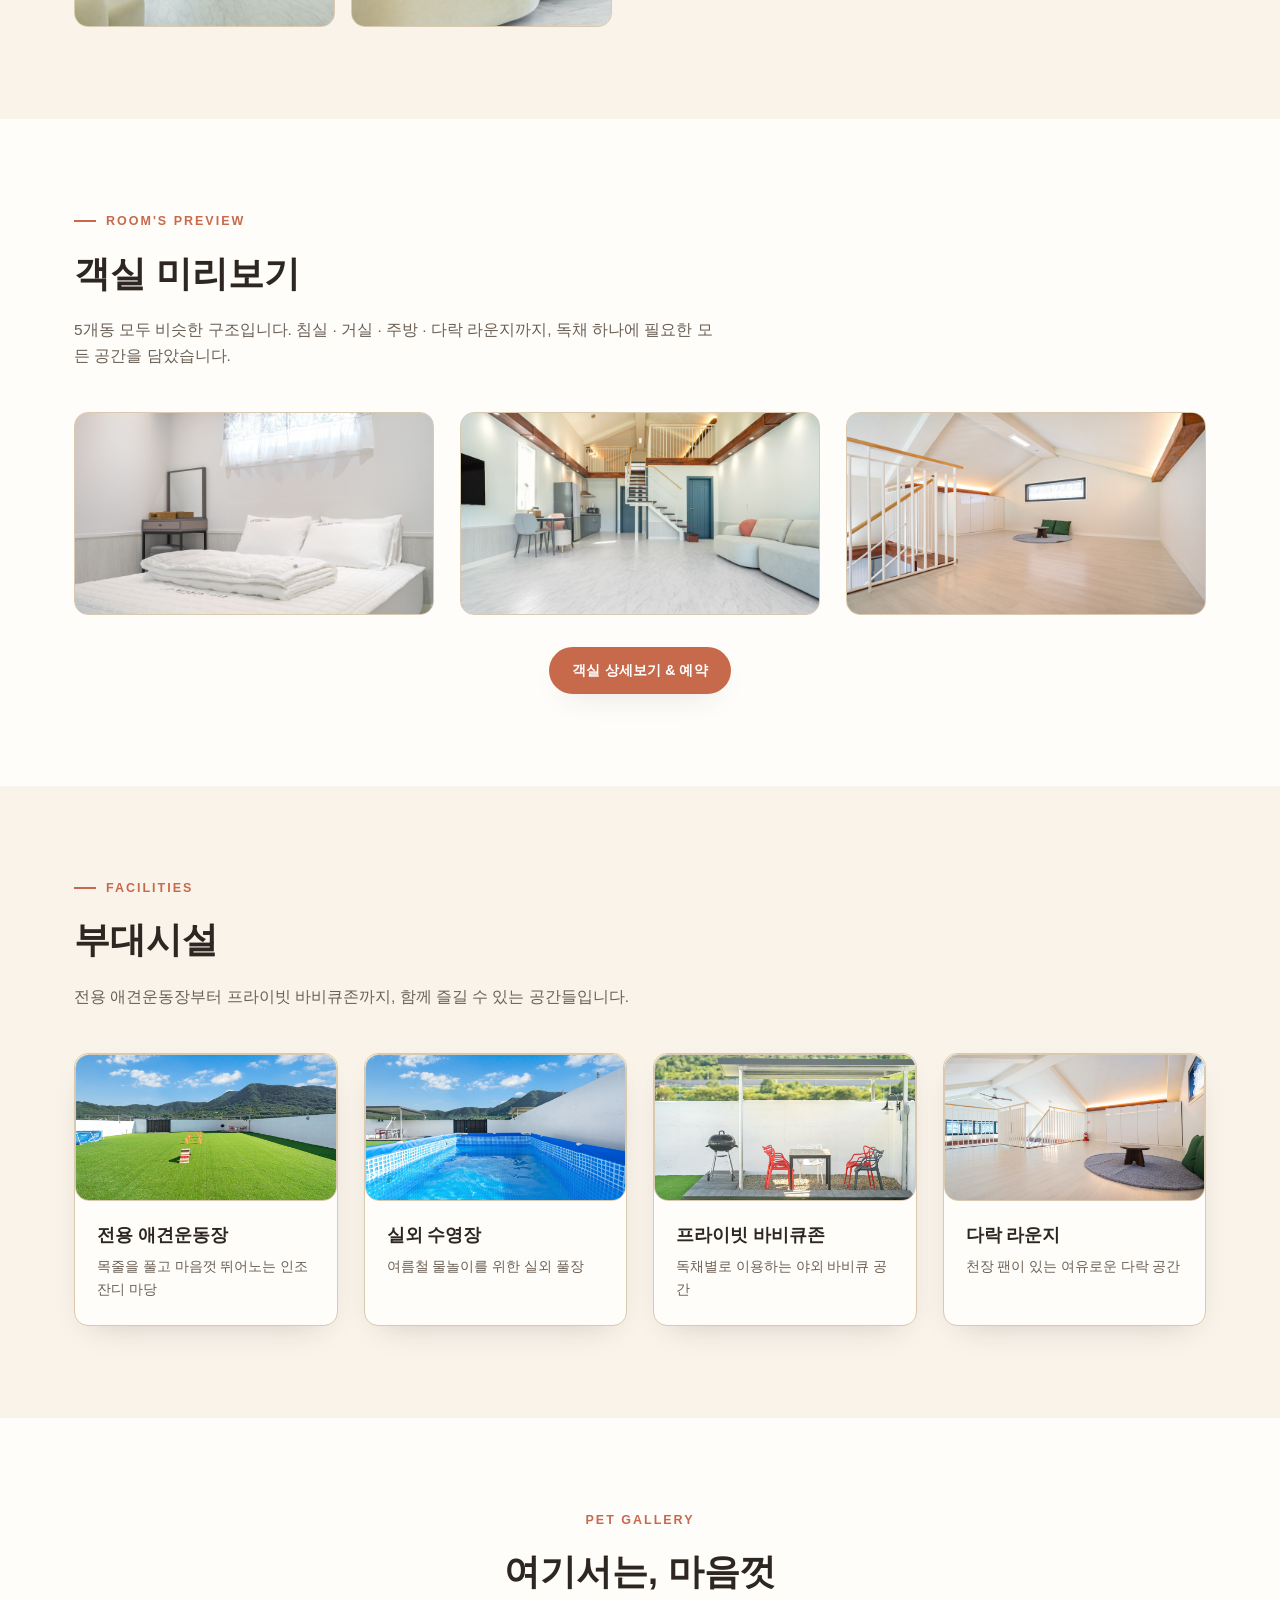
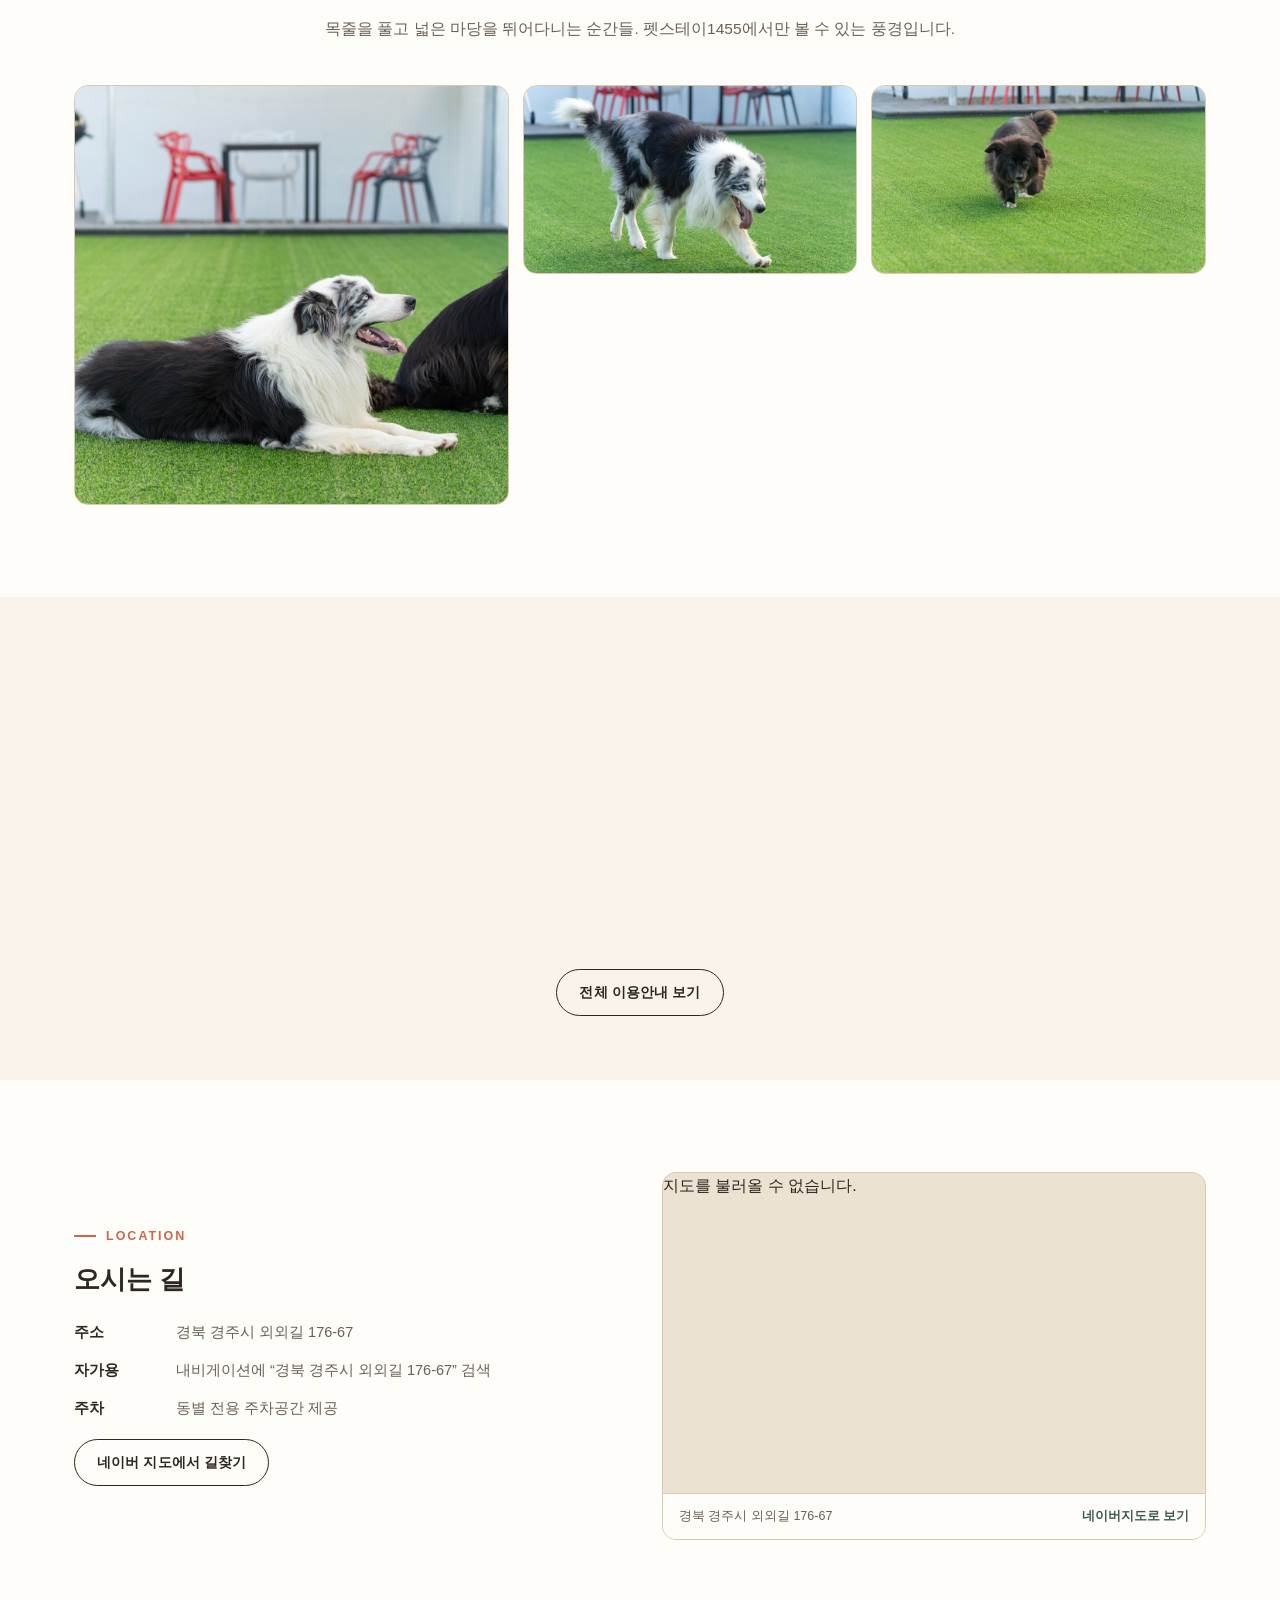
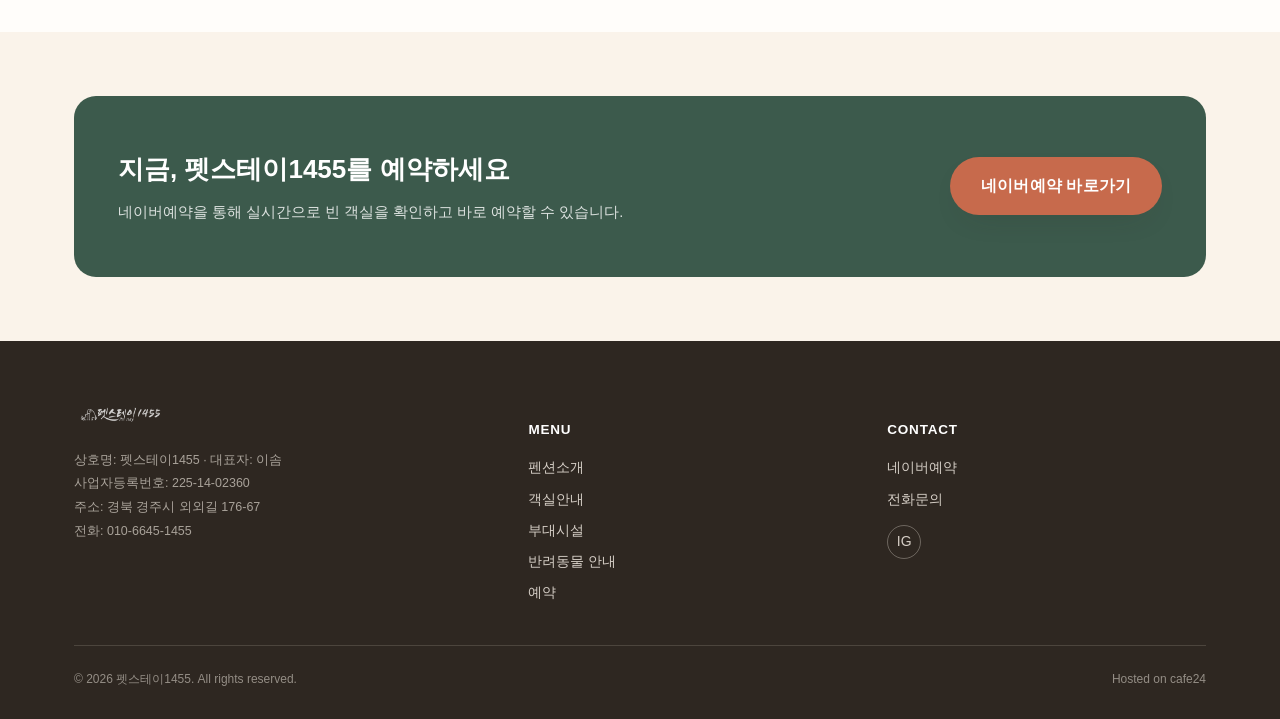
==== commit 4893e7e2: "Add homepage promo popup with copyable phone number Shows ~400ms after index.html loads: promo image" ====
--- a/index.html
+++ b/index.html
@@ -9,6 +9,22 @@
 <link rel="stylesheet" href="css/style.css">
 </head>
 <body>
+
+<div class="promo-popup" id="promoPopup" aria-hidden="true">
+  <button type="button" class="promo-backdrop" data-promo-close aria-label="팝업 닫기"></button>
+  <div class="promo-card" role="dialog" aria-modal="true" aria-label="예약 특가 이벤트">
+    <button type="button" class="promo-close" data-promo-close aria-label="닫기">&times;</button>
+    <img src="images/popup-promo.jpg" alt="문자 예약 시 20% 할인 이벤트" class="promo-image">
+    <div class="promo-action">
+      <div class="promo-phone">
+        <span class="promo-phone-label">문자 예약 문의</span>
+        <span class="promo-phone-number">010-6645-1455</span>
+      </div>
+      <button type="button" class="promo-copy-btn" id="promoCopyBtn">복사하기</button>
+    </div>
+    <button type="button" class="promo-dismiss" id="promoDismissBtn">오늘 하루 보지 않기</button>
+  </div>
+</div>
 
 <header class="site-header">
   <div class="wrap">
--- a/css/style.css
+++ b/css/style.css
@@ -441,6 +441,98 @@
 .widget-slot .steps b{ font-family:var(--sans, inherit); }
 .insta-embed-wrap{ min-height: 1px; }
 
+/* ---------- Promo popup ---------- */
+.promo-popup{
+  position: fixed;
+  inset: 0;
+  z-index: 200;
+  display: flex;
+  align-items: center;
+  justify-content: center;
+  padding: 20px;
+  opacity: 0;
+  visibility: hidden;
+  transition: opacity .25s ease, visibility .25s ease;
+}
+.promo-popup.is-open{ opacity: 1; visibility: visible; }
+.promo-backdrop{
+  position: absolute;
+  inset: 0;
+  background: rgba(30,25,20,0.55);
+  border: 0;
+  padding: 0;
+  cursor: pointer;
+}
+.promo-card{
+  position: relative;
+  z-index: 1;
+  width: 100%;
+  max-width: 380px;
+  background: var(--paper);
+  border-radius: var(--radius-l);
+  overflow: hidden;
+  box-shadow: 0 30px 70px -20px rgba(0,0,0,0.5);
+  transform: translateY(14px) scale(0.98);
+  transition: transform .25s ease;
+}
+.promo-popup.is-open .promo-card{ transform: translateY(0) scale(1); }
+.promo-close{
+  position: absolute;
+  top: 12px; right: 12px;
+  width: 32px; height: 32px;
+  border-radius: 50%;
+  border: none;
+  background: rgba(46,39,33,0.5);
+  color: #fff;
+  font-size: 20px;
+  line-height: 1;
+  cursor: pointer;
+  display: flex; align-items: center; justify-content: center;
+  z-index: 2;
+}
+.promo-image{ width: 100%; display: block; }
+.promo-action{
+  background: var(--pine);
+  padding: 16px 20px;
+  display: flex;
+  align-items: center;
+  justify-content: space-between;
+  gap: 12px;
+}
+.promo-phone{ display: flex; flex-direction: column; gap: 2px; text-align: left; }
+.promo-phone-label{ font-size: 11px; color: rgba(255,253,250,0.72); font-weight: 600; letter-spacing: 0.04em; }
+.promo-phone-number{ font-size: 19px; font-weight: 800; color: #fffdfa; letter-spacing: 0.02em; }
+.promo-copy-btn{
+  flex-shrink: 0;
+  background: var(--paper);
+  color: var(--pine);
+  border: none;
+  padding: 10px 18px;
+  border-radius: 100px;
+  font-size: 13px;
+  font-weight: 700;
+  cursor: pointer;
+  transition: background .15s ease, color .15s ease;
+}
+.promo-copy-btn:hover{ background: #fff; }
+.promo-copy-btn.copied{ background: var(--terracotta); color: #fff; }
+.promo-dismiss{
+  display: block;
+  width: 100%;
+  padding: 13px;
+  background: var(--paper);
+  border: none;
+  border-top: 1px solid var(--stone-line);
+  font-size: 13px;
+  color: var(--ink-soft);
+  cursor: pointer;
+  font-weight: 600;
+}
+.promo-dismiss:hover{ color: var(--ink); }
+@media (max-width: 420px){
+  .promo-phone-number{ font-size: 17px; }
+}
+
 /* ---------- Page hero (sub pages) ---------- */
 .page-hero{
   padding: 70px 0 46px;
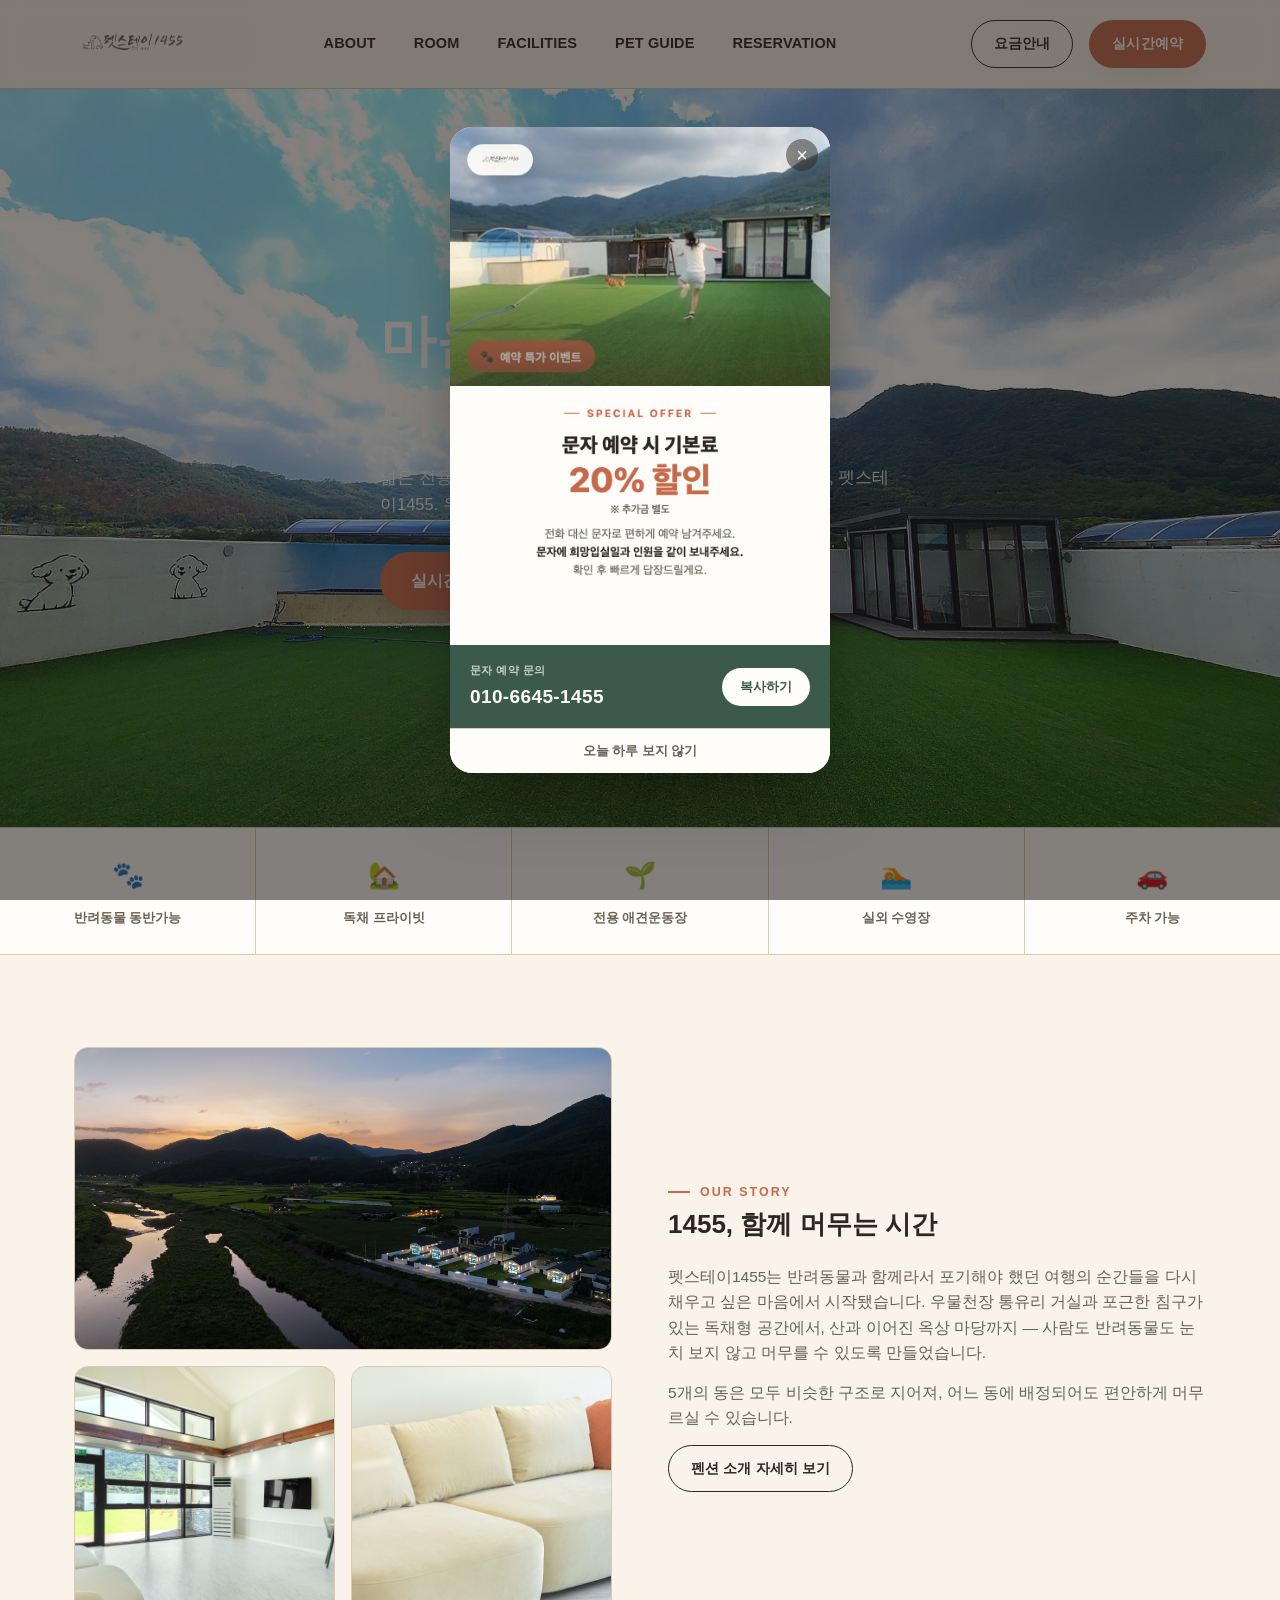
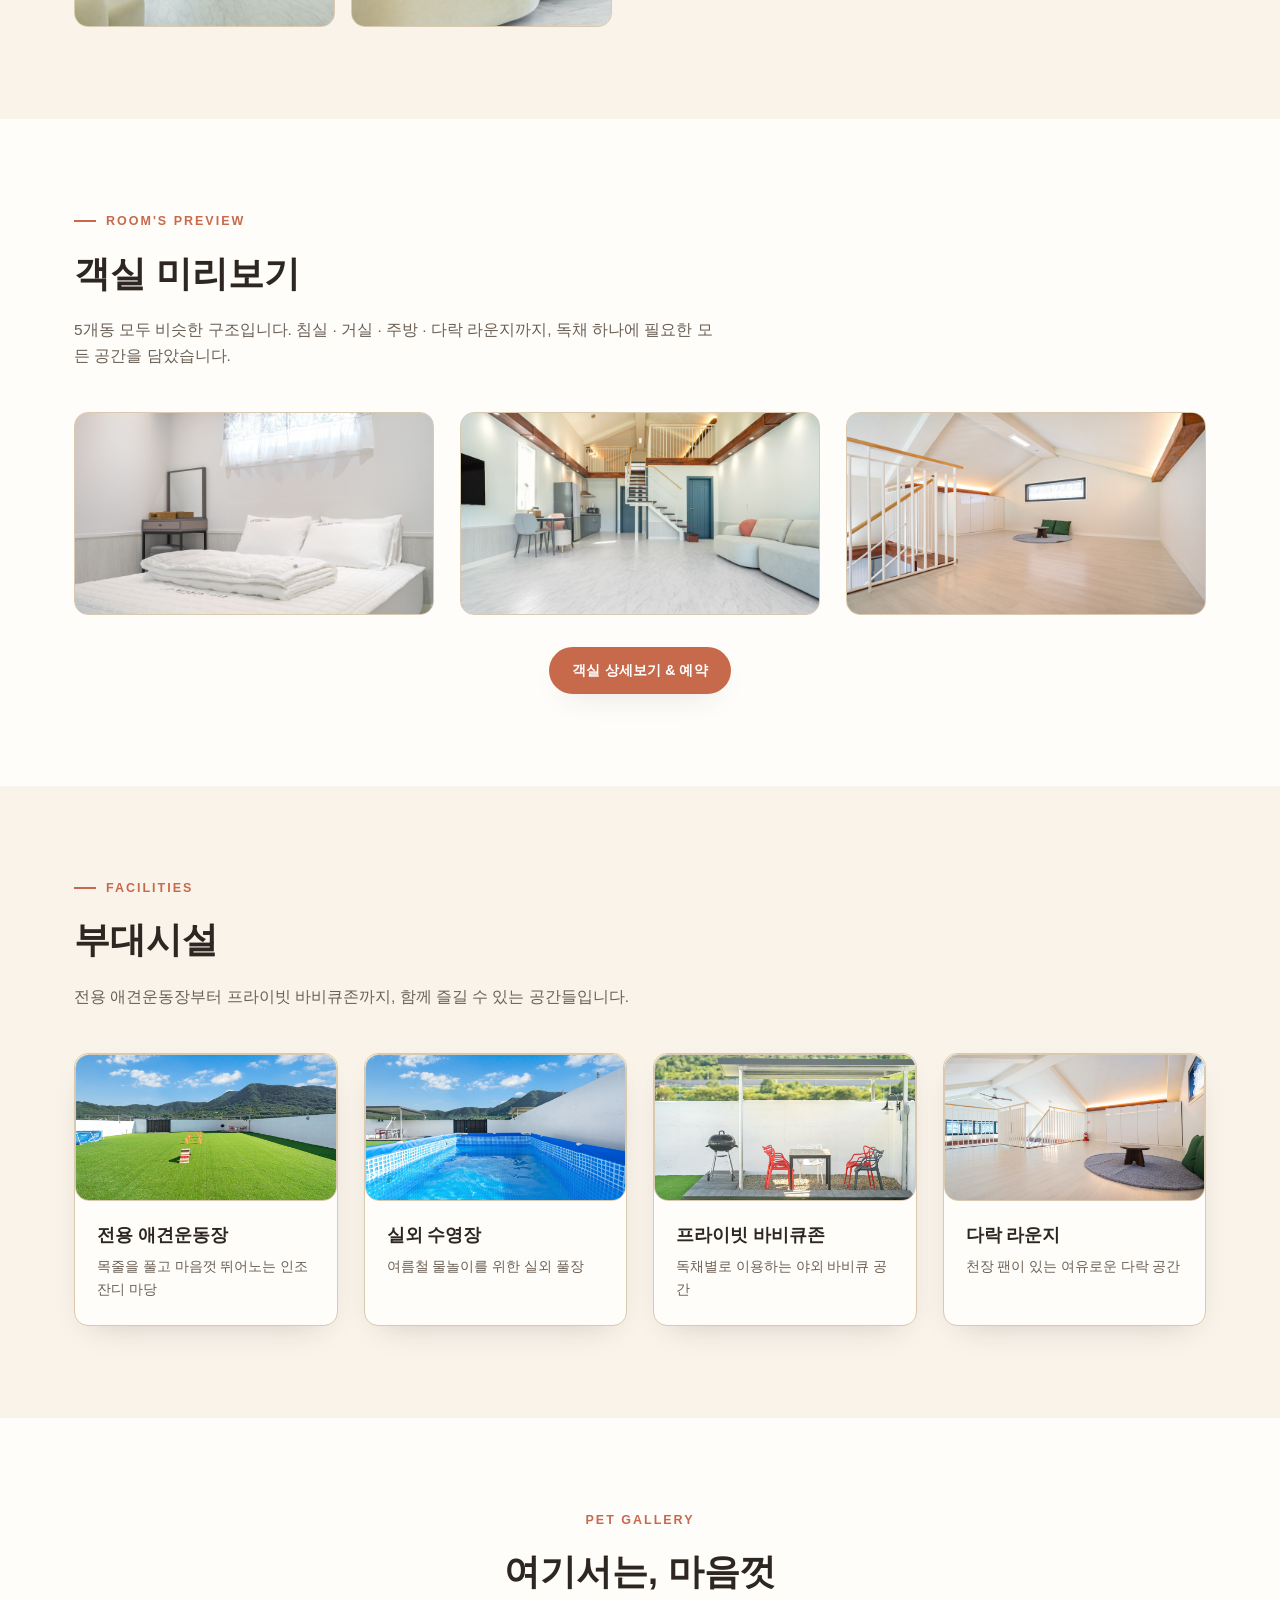
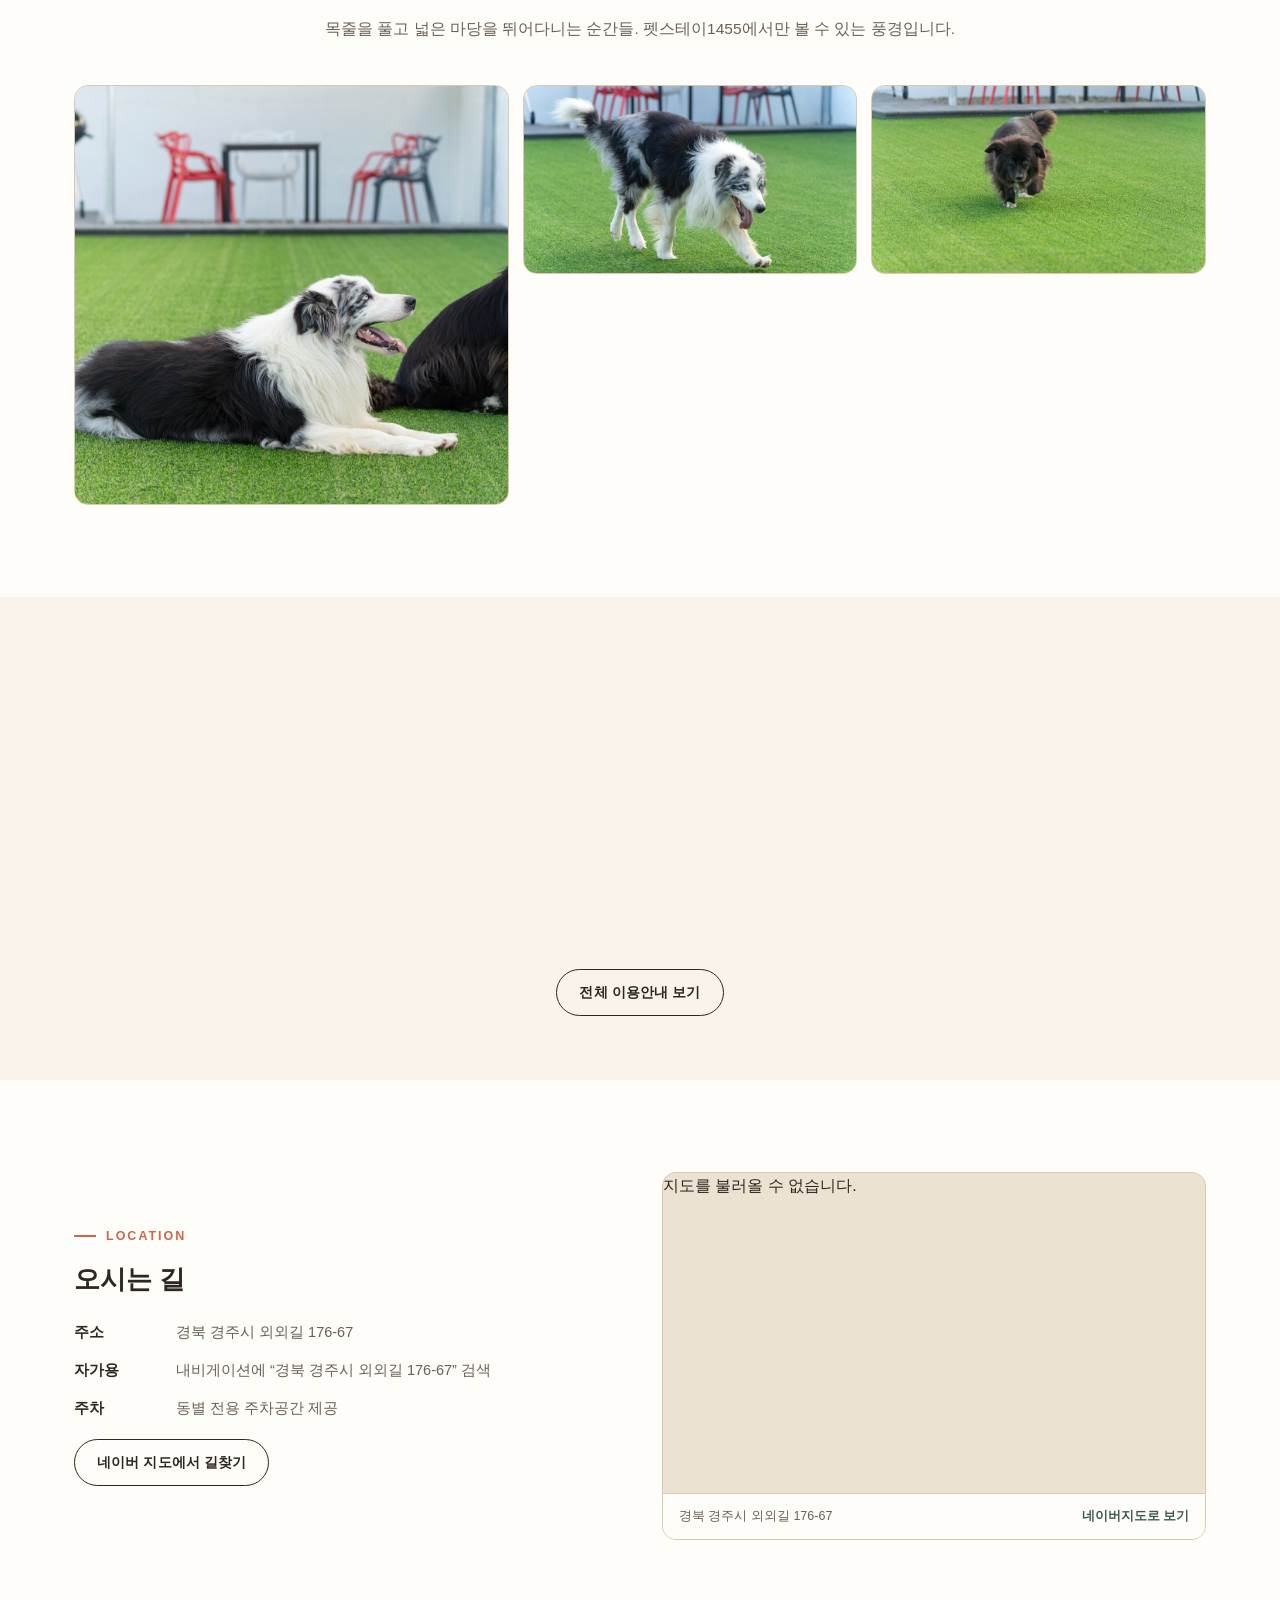
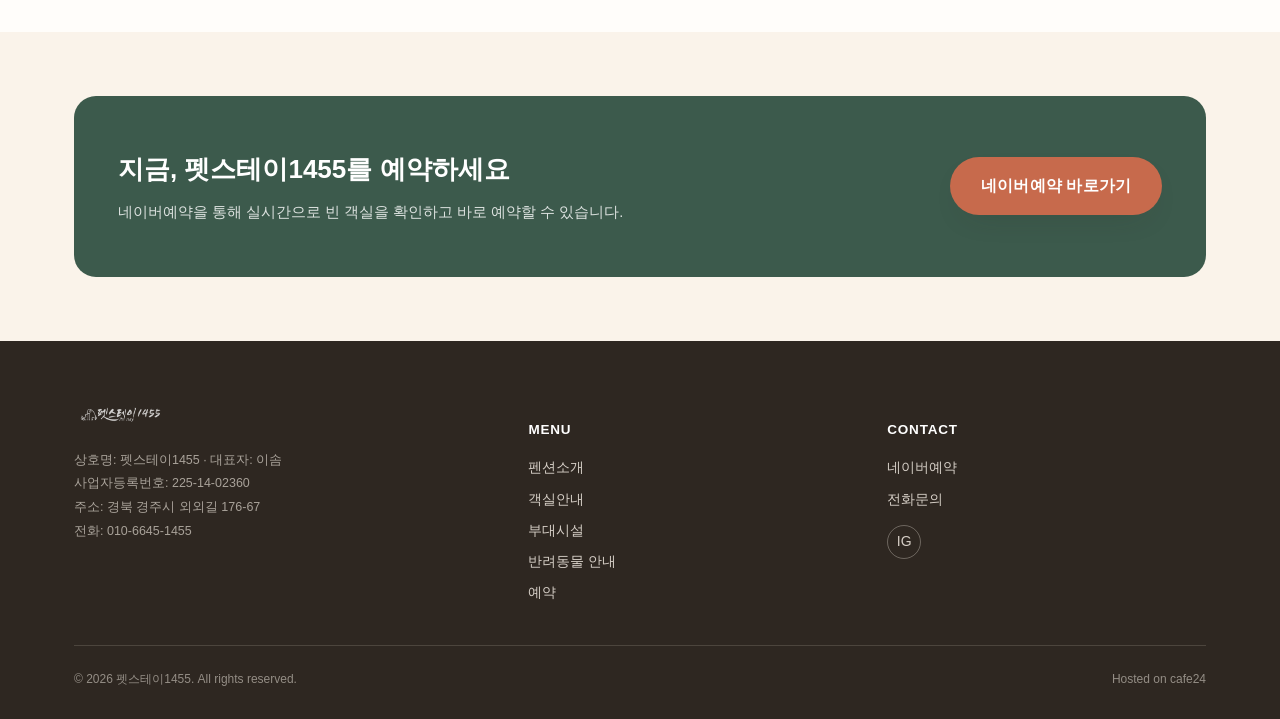
==== commit 457d765b: "Swap hero background to the new dog-decal yard photo The source shot was moody/underexposed (dramati" ====
--- a/index.html
+++ b/index.html
@@ -50,7 +50,7 @@
 <main>
 
   <!-- 1. HERO -->
-  <section class="hero has-photo" style="background-image:url('images/facility-yard-wide.jpg');">
+  <section class="hero has-photo" style="background-image:url('images/hero-yard-new.jpg');">
     <div class="wrap hero-inner">
       <h1>마음껏 뛰고,<br>마음 편히 쉬는 곳</h1>
       <p class="tagline">넓은 전용 애견운동장과 독채형 5개동을 갖춘 애견동반 펜션, 펫스테이1455. 우리 아이도, 우리도 온전히 쉬어갑니다.</p>
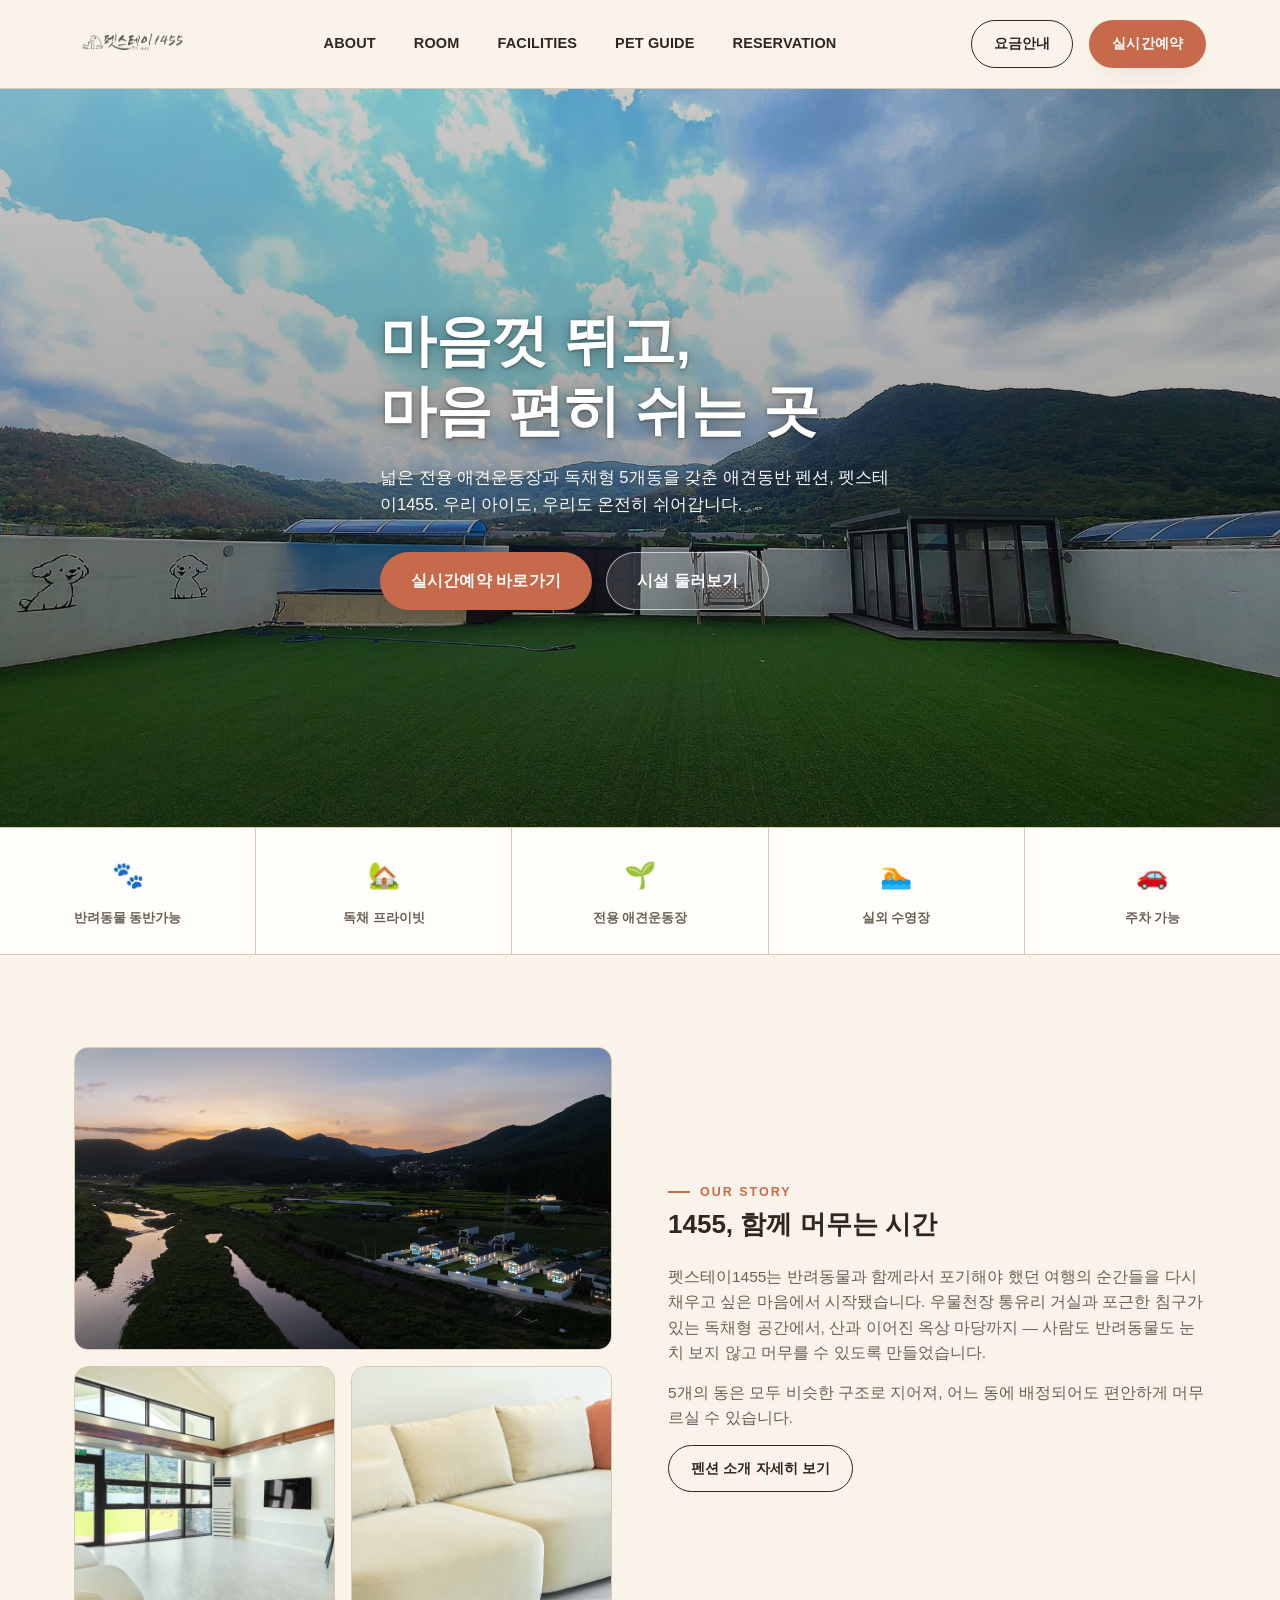
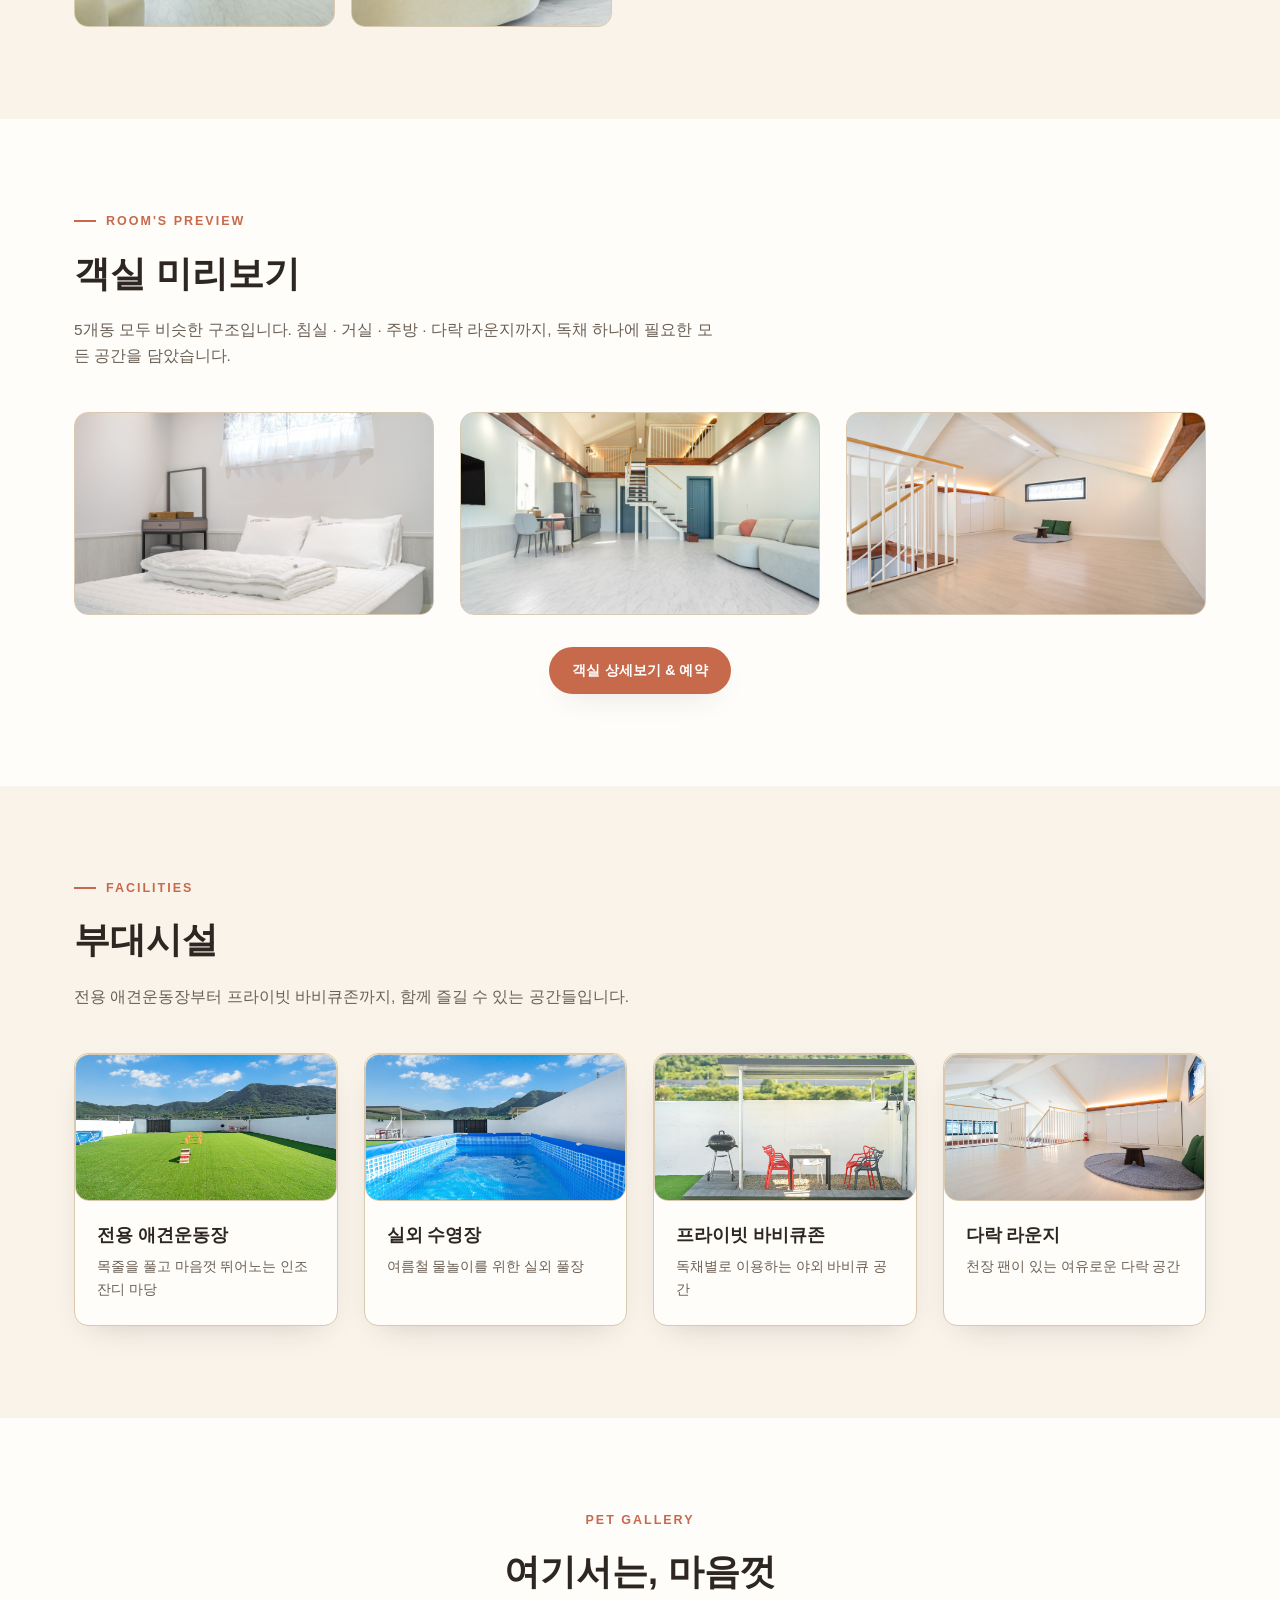
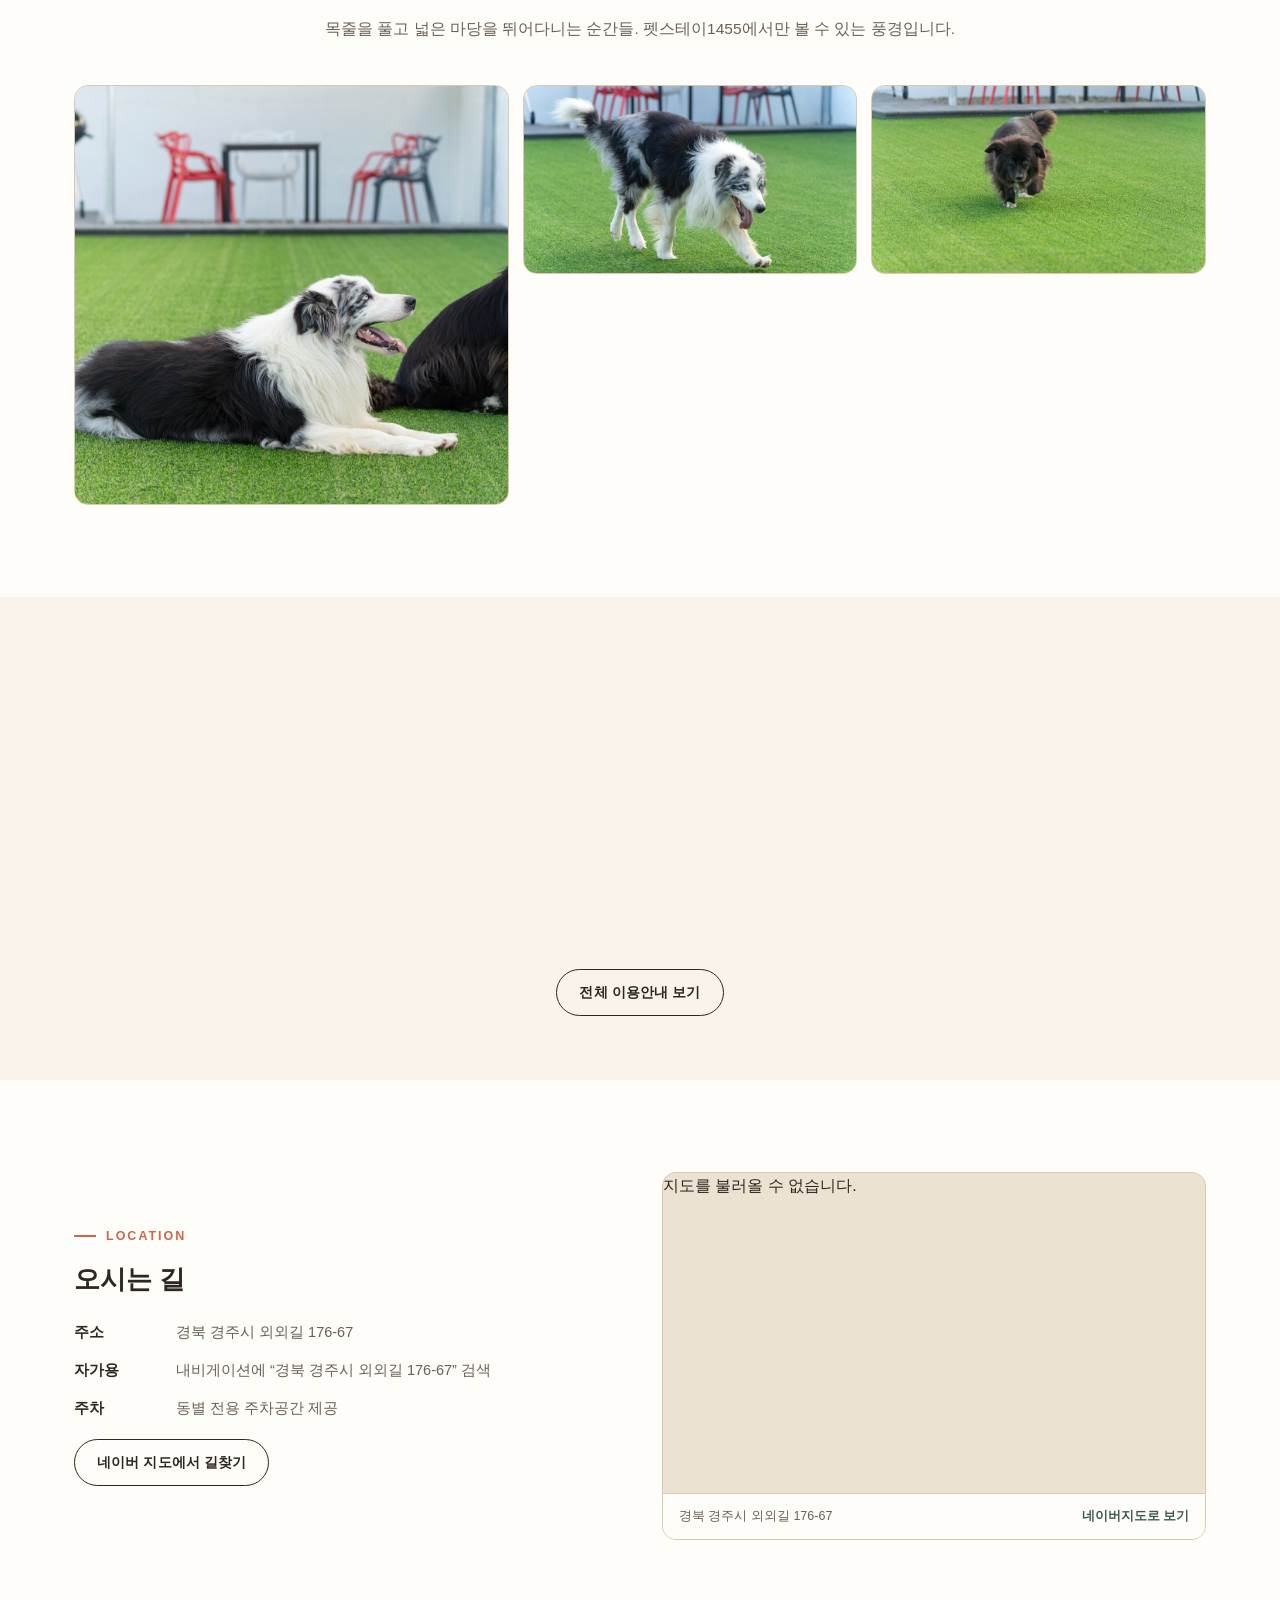
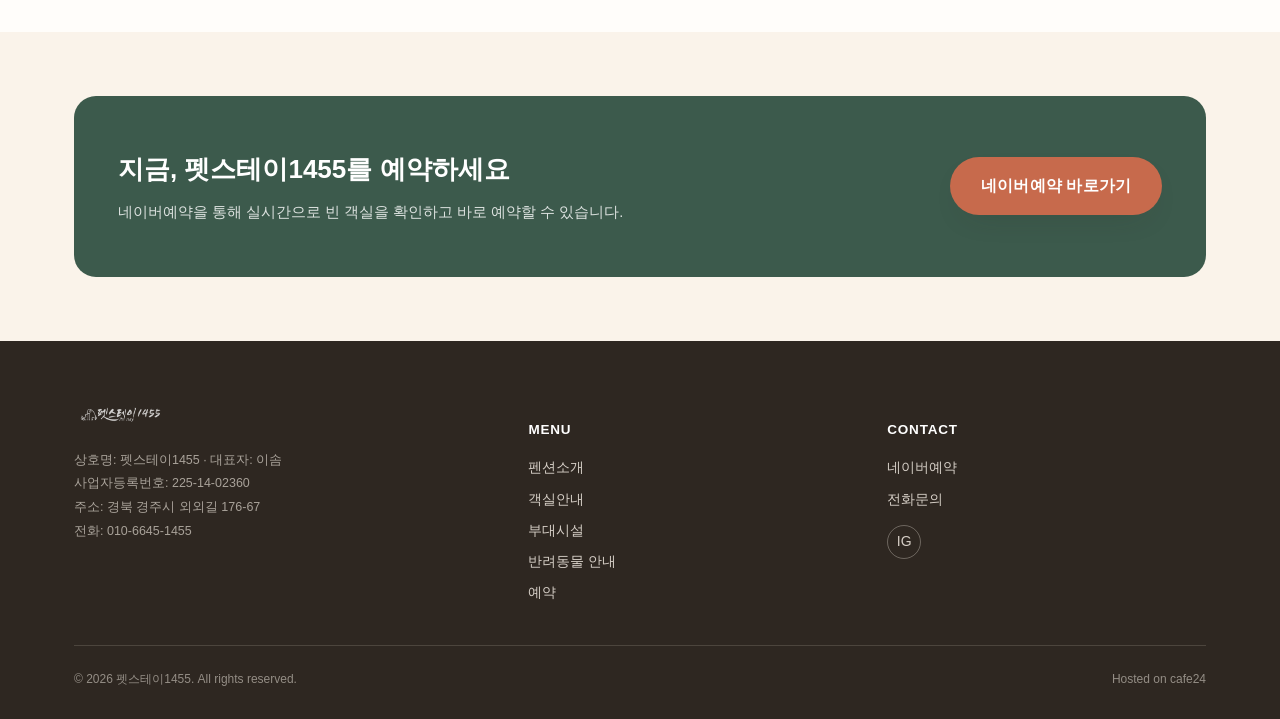
==== commit a39f0769: "Disable the reservation promo popup (event ended) Commented out the #promoPopup block in index.html " ====
--- a/index.html
+++ b/index.html
@@ -10,6 +10,7 @@
 </head>
 <body>
 
+<!-- 이벤트 종료로 팝업 비활성화 (2026-10-12). 다음 프로모션 시작하면 이 블록 주석만 풀면 됩니다.
 <div class="promo-popup" id="promoPopup" aria-hidden="true">
   <button type="button" class="promo-backdrop" data-promo-close aria-label="팝업 닫기"></button>
   <div class="promo-card" role="dialog" aria-modal="true" aria-label="예약 특가 이벤트">
@@ -25,6 +26,8 @@
     <button type="button" class="promo-dismiss" id="promoDismissBtn">오늘 하루 보지 않기</button>
   </div>
 </div>
+-->
+
 
 <header class="site-header">
   <div class="wrap">
--- a/css/style.css
+++ b/css/style.css
@@ -218,18 +218,27 @@
     repeating-linear-gradient(135deg, #4a5c4f 0 24px, #3c4d42 24px 48px);
 }
 .hero.has-photo{ background-size: cover; background-position: center; }
+.hero.has-photo::before{
+  content: "";
+  position: absolute;
+  inset: 0;
+  background: linear-gradient(180deg, rgba(18,15,12,0.22) 0%, rgba(18,15,12,0.36) 45%, rgba(18,15,12,0.5) 100%);
+  z-index: 0;
+}
 .hero-inner{ position:relative; z-index:1; }
 .hero h1{
   font-size: clamp(32px, 5vw, 56px);
   font-weight: 800;
   line-height:1.25;
   text-wrap: balance;
+  text-shadow: 0 2px 16px rgba(0,0,0,0.35), 0 1px 3px rgba(0,0,0,0.4);
 }
 .hero .tagline{
   margin-top: 18px;
   font-size: 16.5px;
   max-width: 520px;
-  opacity: 0.92;
+  opacity: 0.96;
+  text-shadow: 0 1px 8px rgba(0,0,0,0.4);
 }
 .hero-actions{ margin-top: 34px; display:flex; gap:14px; flex-wrap:wrap; }
 
